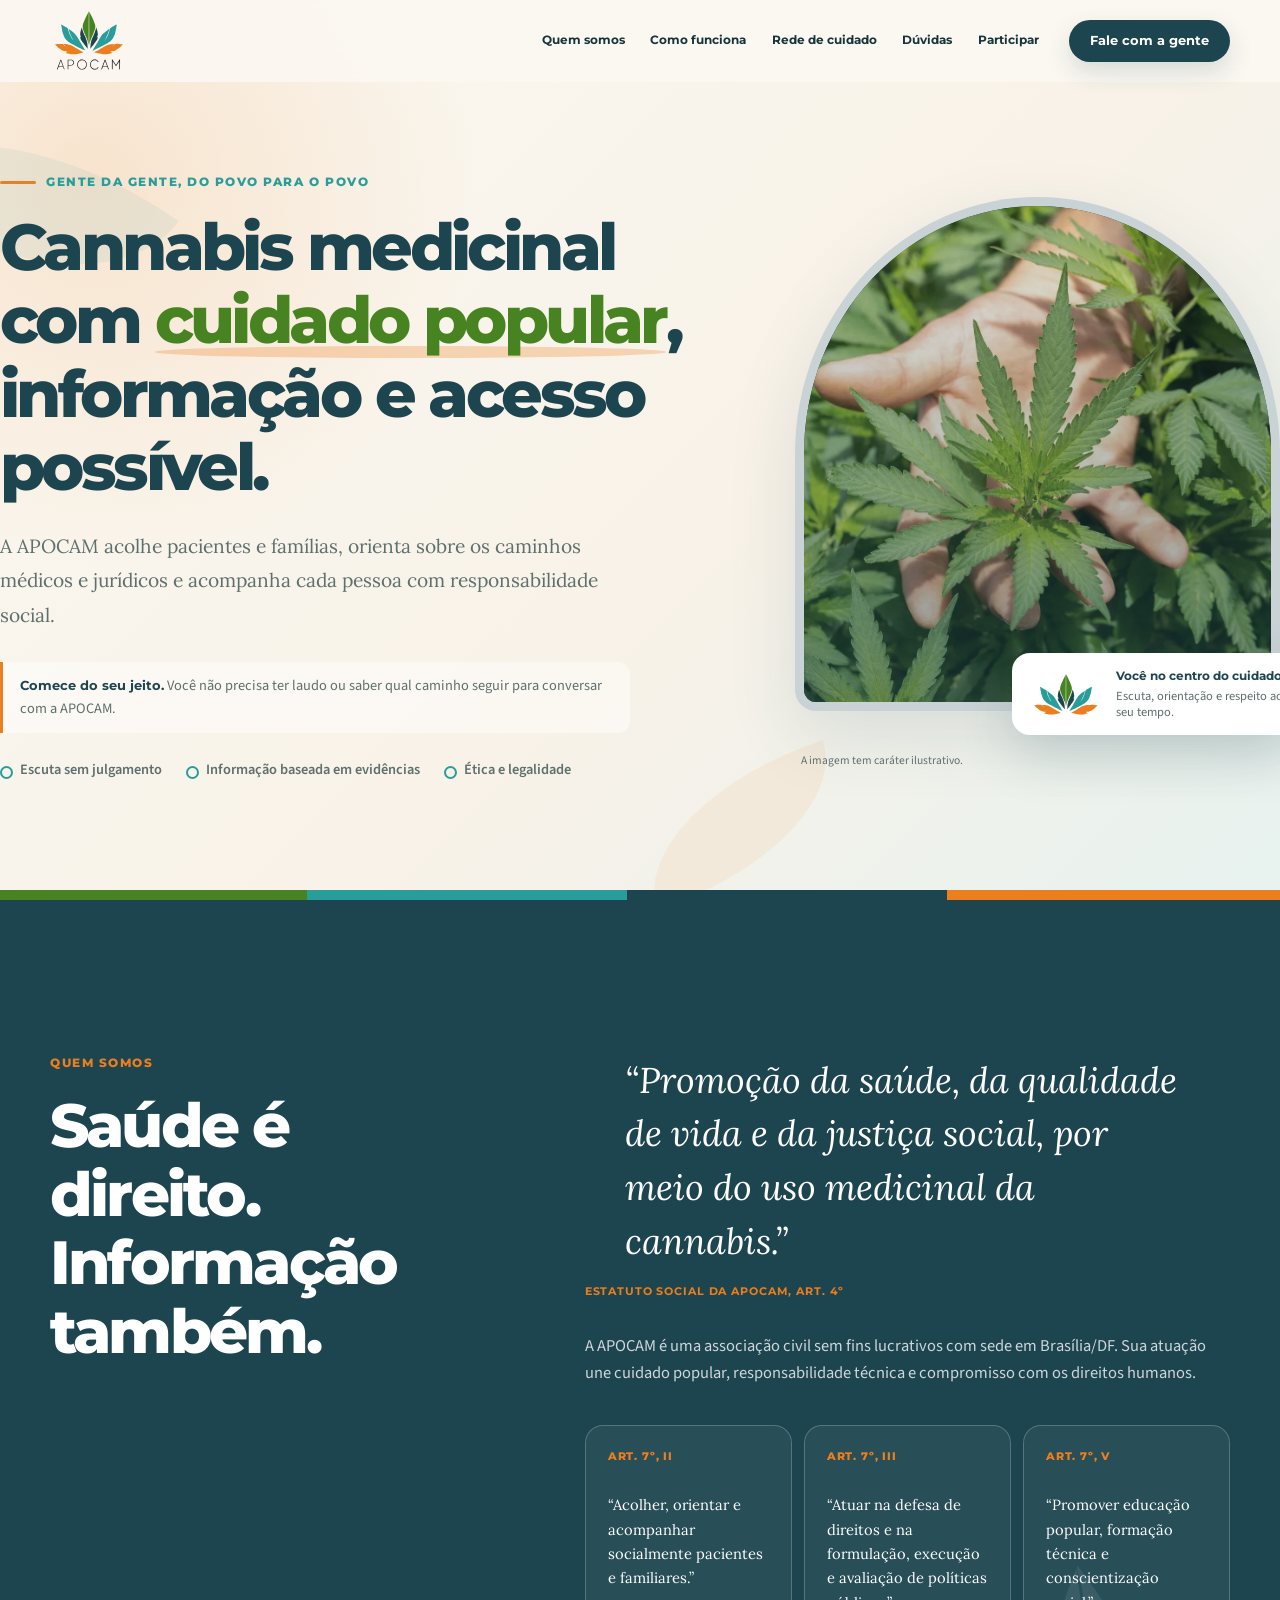
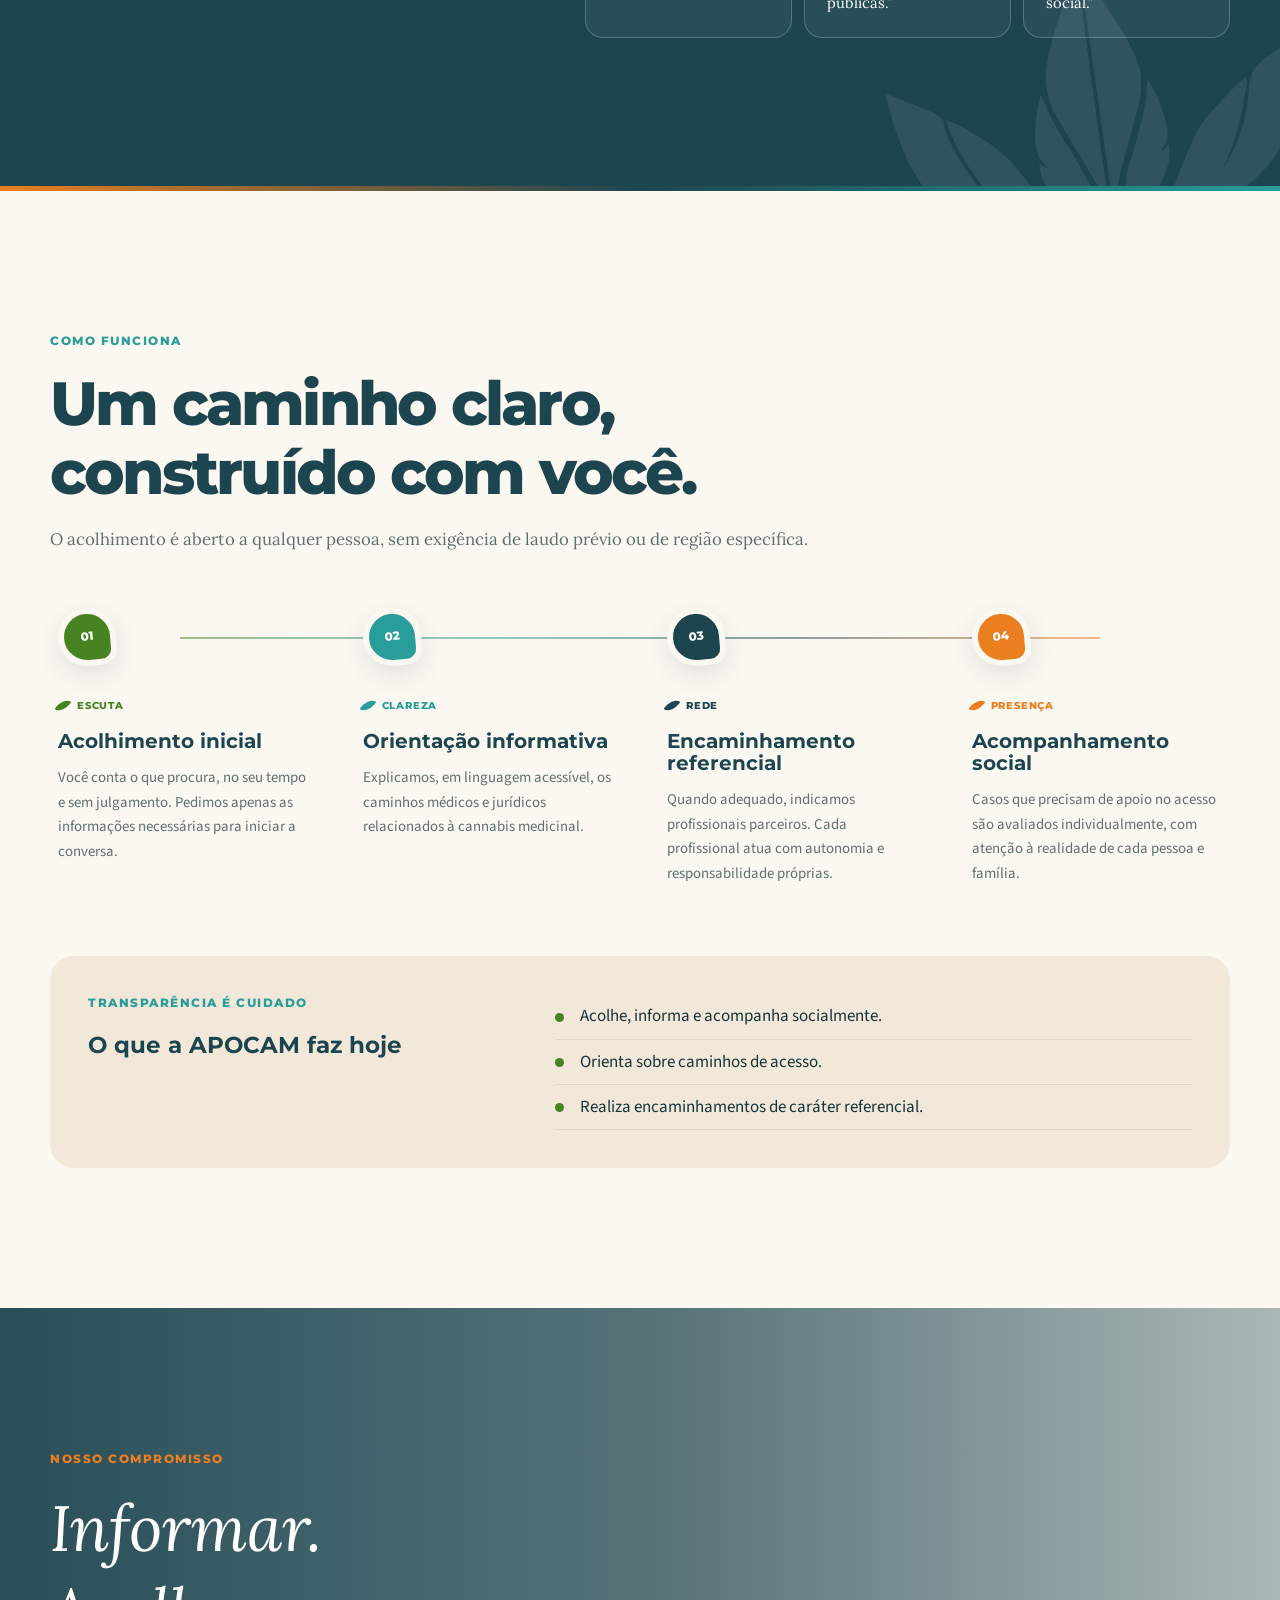
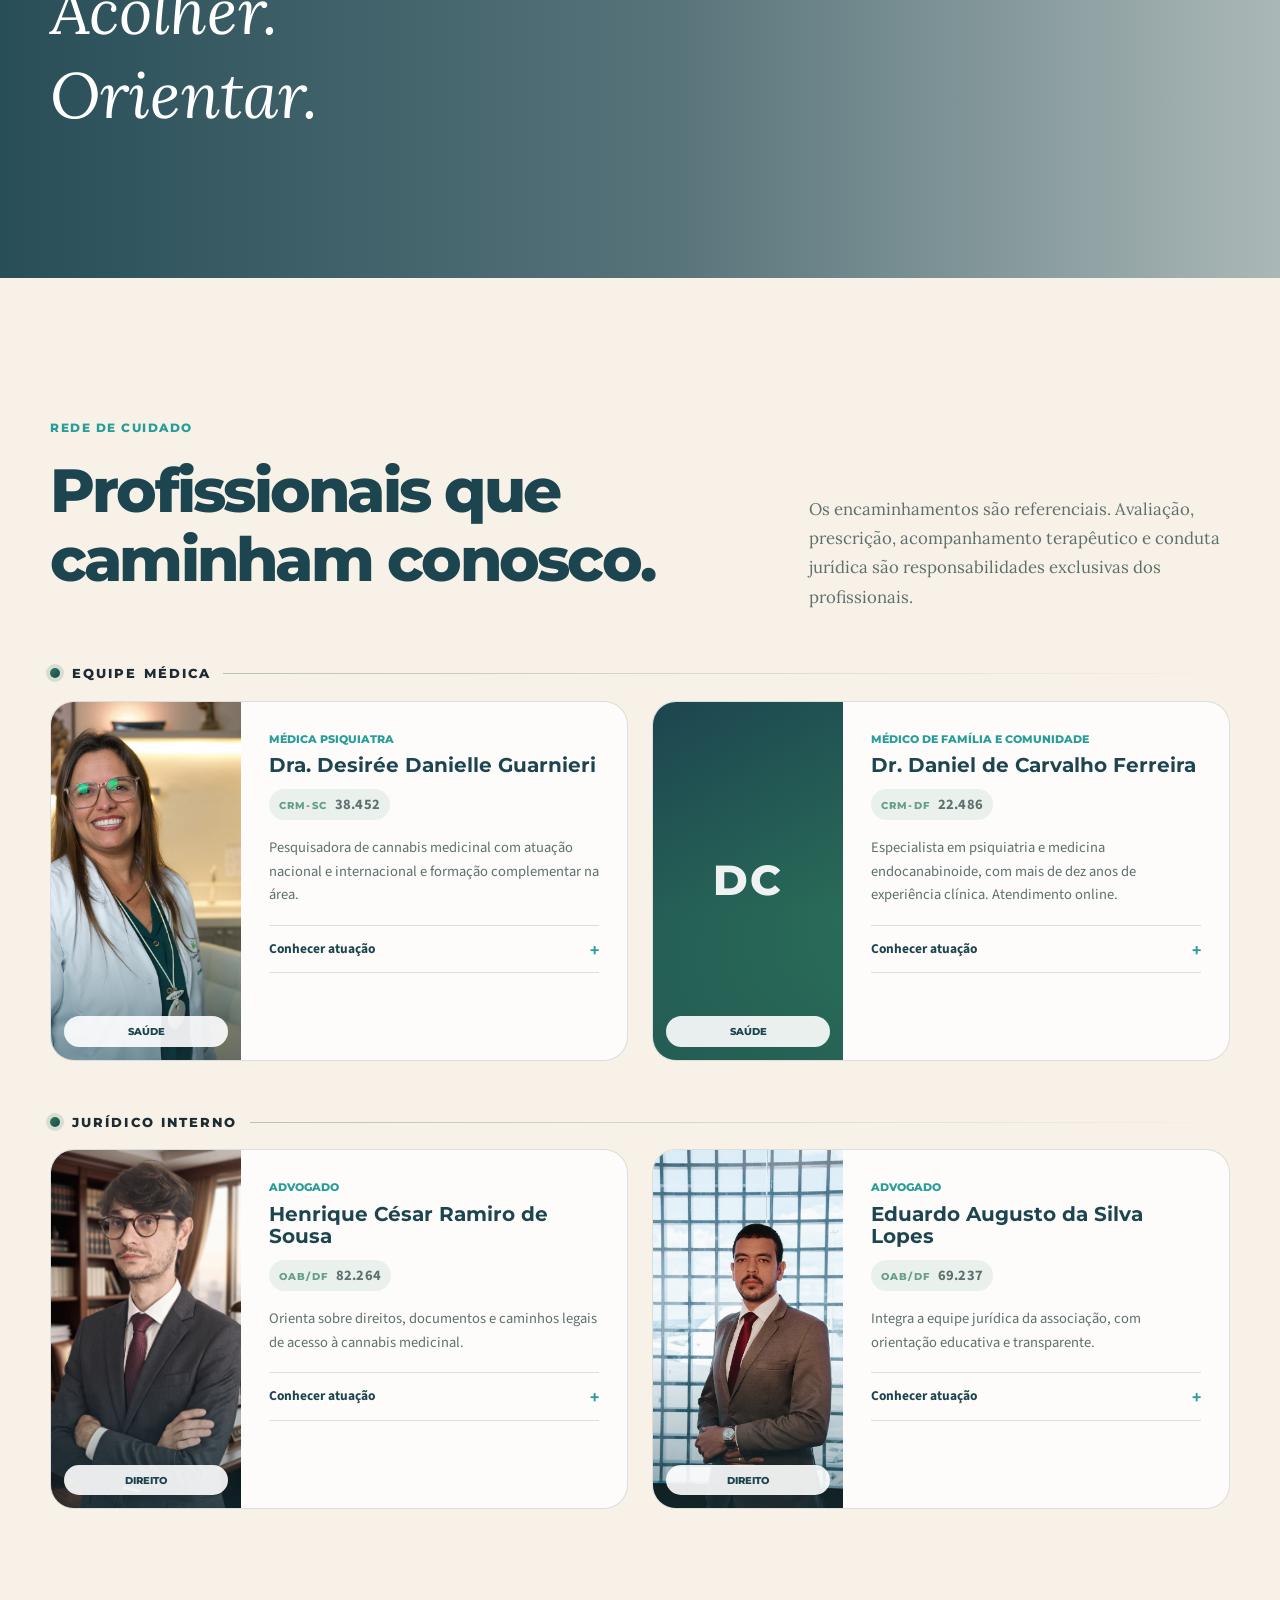
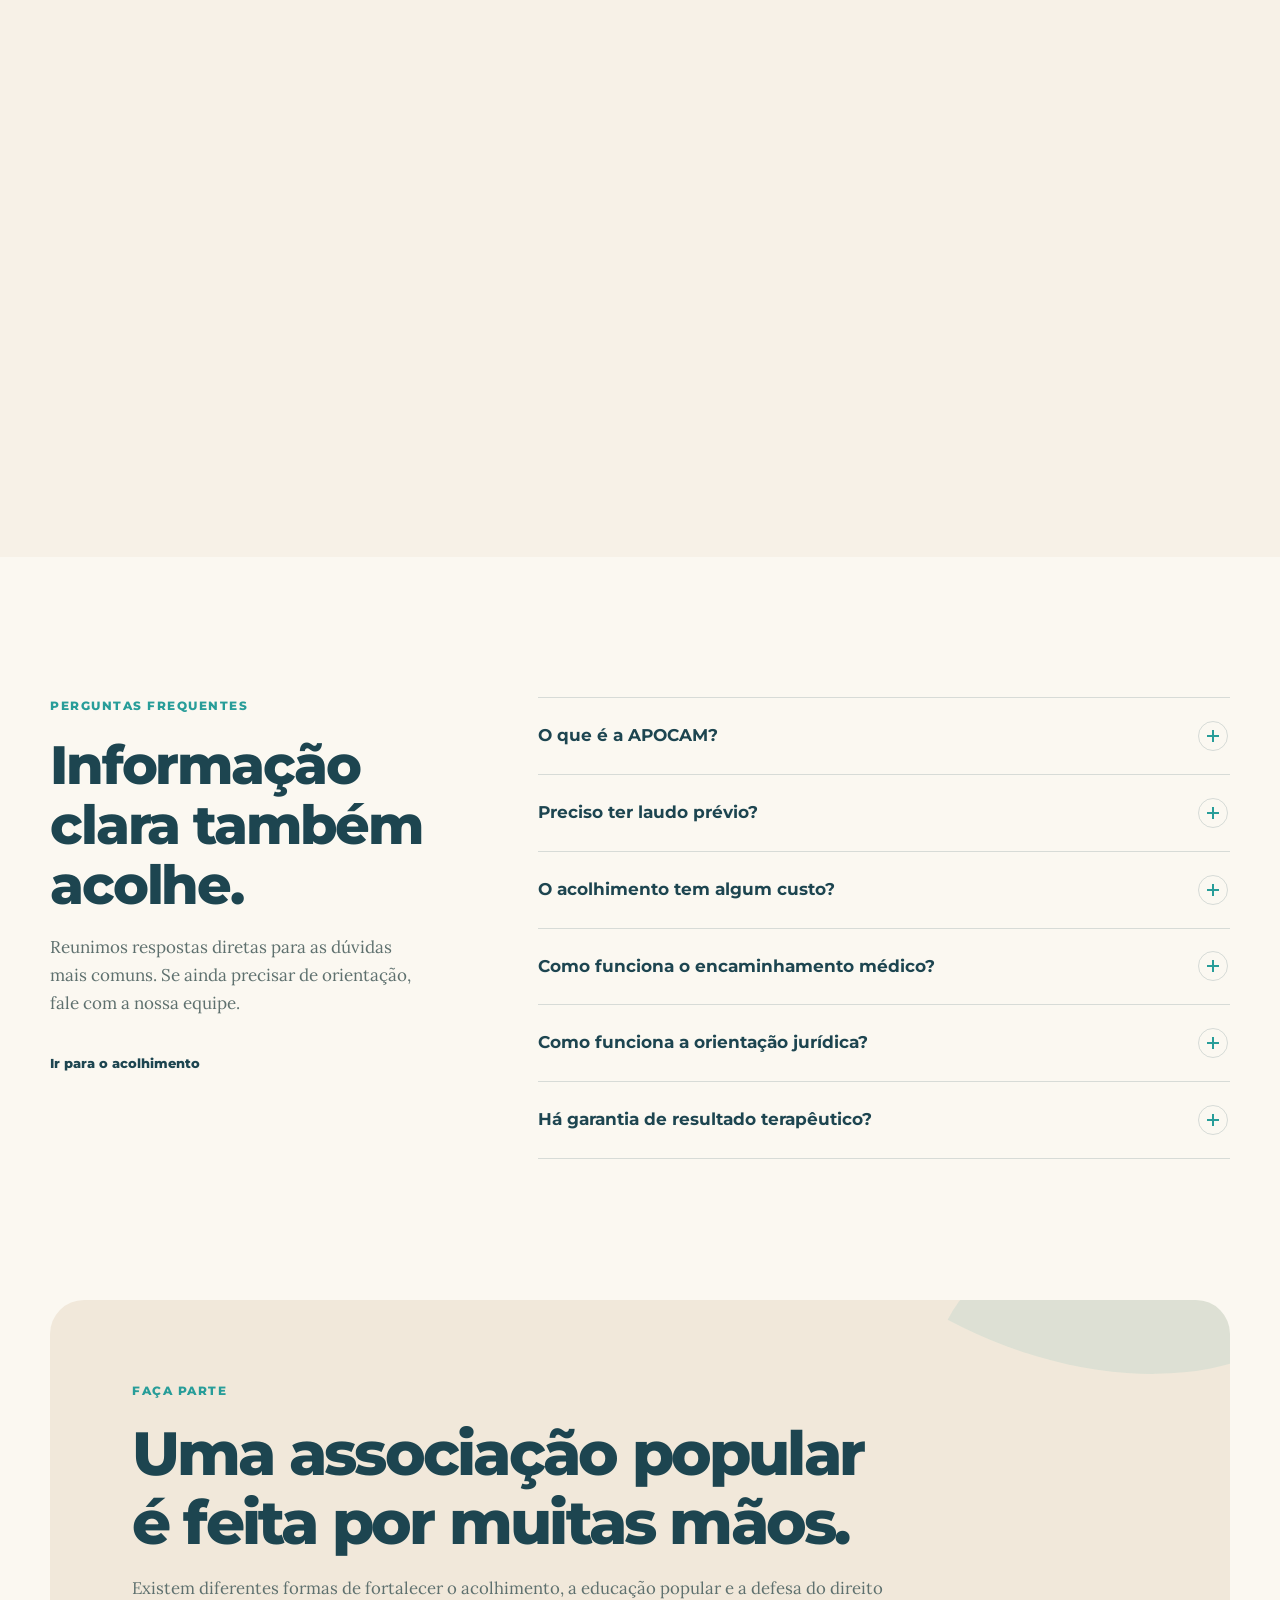
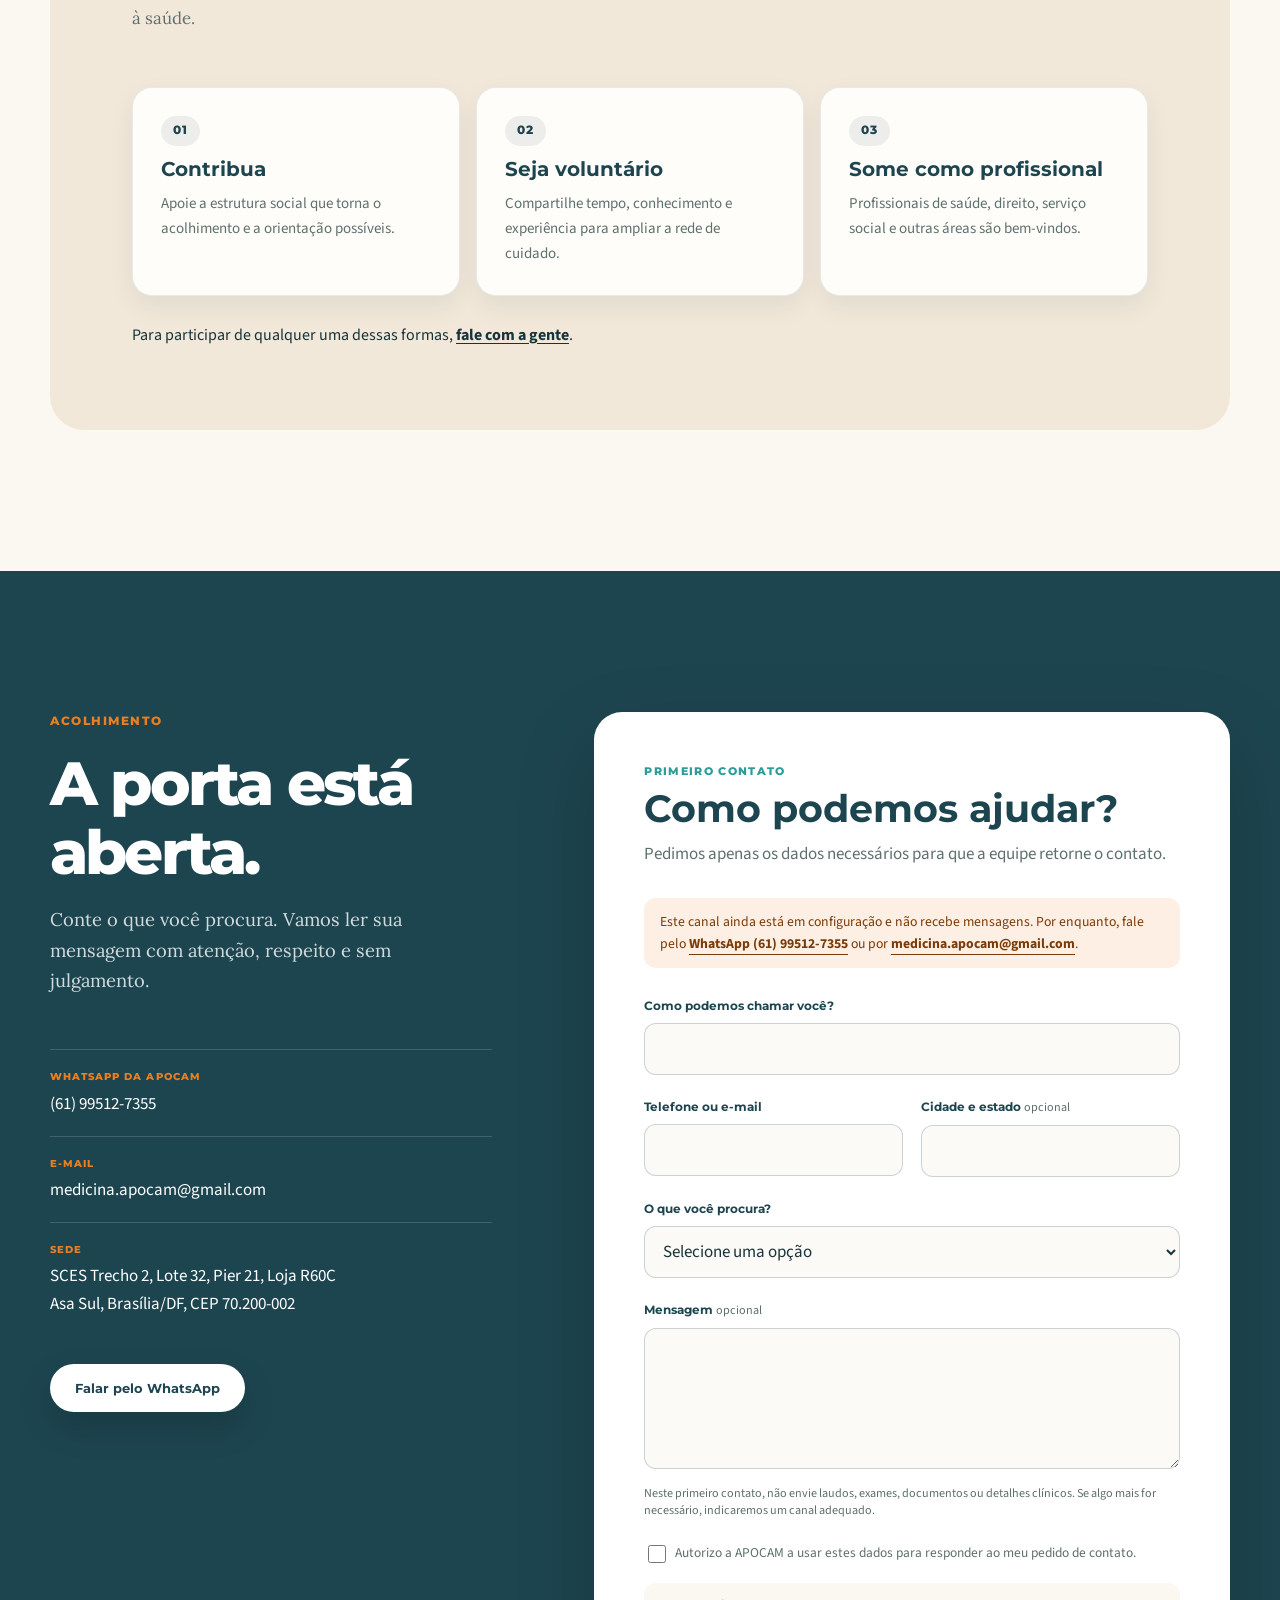
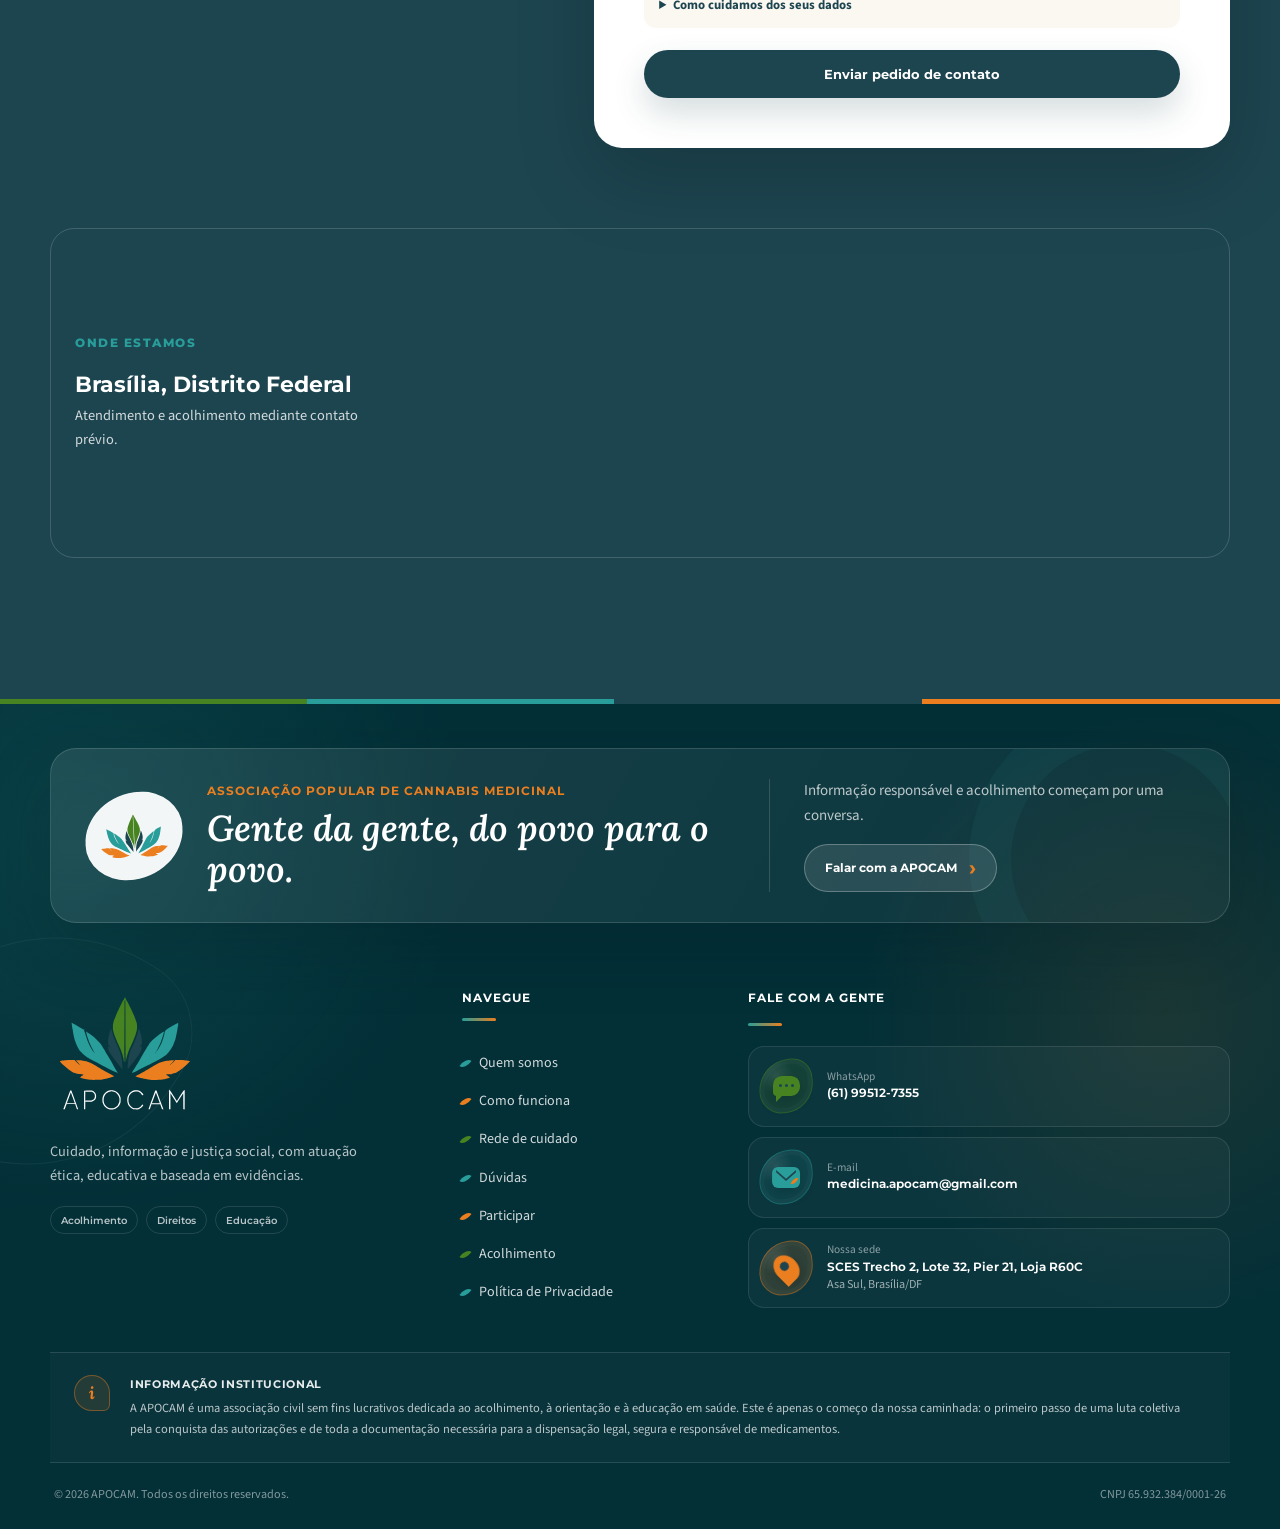
==== index.html @ ce57ae71 "Merge remote-tracking branch 'origin/main' into HEAD" ====
<!DOCTYPE html>
<html lang="pt-BR">
<head>
  <meta charset="UTF-8">
  <meta name="viewport" content="width=device-width, initial-scale=1.0">
  <title>APOCAM | Acolhimento e informação em cannabis medicinal</title>
  <meta name="description" content="Associação popular sem fins lucrativos que acolhe, informa e orienta pacientes e famílias sobre os caminhos de acesso à cannabis medicinal. Brasília/DF.">
  <meta name="author" content="APOCAM">
  <meta name="robots" content="index, follow">
  <meta name="theme-color" content="#1D4550">

  <link rel="icon" type="image/png" sizes="32x32" href="assets/brand/favicon-32.png">
  <link rel="icon" type="image/png" sizes="192x192" href="assets/brand/favicon-192.png">
  <link rel="apple-touch-icon" href="assets/brand/apple-touch-icon.png">

  <meta property="og:title" content="APOCAM | Acolhimento e informação em cannabis medicinal">
  <meta property="og:description" content="Cuidado popular, orientação baseada em evidências e acompanhamento social para pacientes e famílias.">
  <meta property="og:type" content="website">
  <meta property="og:locale" content="pt_BR">
  <meta property="og:site_name" content="APOCAM">
  <meta property="og:url" content="https://apocam.ong.br/">
  <!-- Prévia de link: URL absoluta e imagem quadrada de 512px, porque abaixo de
       200px os leitores de prévia descartam a imagem. summary, e não
       summary_large_image, para o símbolo aparecer como miniatura ao lado do texto. -->
  <meta property="og:image" content="https://apocam.ong.br/assets/brand/og-apocam.png">
  <meta property="og:image:type" content="image/png">
  <meta property="og:image:width" content="512">
  <meta property="og:image:height" content="512">
  <meta property="og:image:alt" content="Símbolo da APOCAM: folhas em verde, azul e laranja sobre o nome APOCAM.">
  <meta name="twitter:card" content="summary">

  <link rel="preconnect" href="https://fonts.googleapis.com">
  <link rel="preconnect" href="https://fonts.gstatic.com" crossorigin>
  <link href="https://fonts.googleapis.com/css2?family=Lora:ital,wght@0,400;0,500;0,600;1,400;1,500&family=Montserrat:wght@500;600;700;800&family=Source+Sans+3:wght@400;500;600;700&display=swap" rel="stylesheet">
  <link rel="stylesheet" href="styles.css?v=13">
</head>

<body>
  <a class="skip-link" href="#conteudo">Pular para o conteúdo</a>

  <header class="site-header" id="siteHeader">
    <div class="container header-inner">
      <a class="brand" href="#inicio" aria-label="APOCAM, página inicial">
        <img src="assets/brand/logo-apocam.svg" alt="APOCAM" width="1200" height="1048">
      </a>

      <nav class="nav-links" id="navLinks" aria-label="Navegação principal">
        <a href="#quem-somos">Quem somos</a>
        <a href="#como-funciona">Como funciona</a>
        <a href="#rede">Rede de cuidado</a>
        <a href="#faq">Dúvidas</a>
        <a href="#participar">Participar</a>
      </nav>

      <div class="header-actions">
        <a class="btn btn--header" href="https://wa.me/5561995127355?text=Ol%C3%A1%2C%20gostaria%20de%20falar%20com%20a%20APOCAM." target="_blank" rel="noopener" aria-label="Falar com a APOCAM pelo WhatsApp">Fale com a gente</a>
        <button class="nav-toggle" id="navToggle" type="button" aria-label="Abrir menu" aria-expanded="false" aria-controls="navLinks">
          <span></span>
          <span></span>
          <span></span>
        </button>
      </div>
    </div>
  </header>

  <main id="conteudo">
    <section class="hero" id="inicio">
      <div class="hero-petal hero-petal--one" aria-hidden="true"></div>
      <div class="hero-petal hero-petal--two" aria-hidden="true"></div>

      <div class="container hero-grid">
        <div class="hero-copy reveal">
          <p class="kicker"><span></span> Gente da gente, do povo para o povo</p>
          <h1>Cannabis medicinal com <strong>cuidado popular</strong>, informação e acesso possível.</h1>
          <p class="hero-lead">A APOCAM acolhe pacientes e famílias, orienta sobre os caminhos médicos e jurídicos e acompanha cada pessoa com responsabilidade social.</p>

          <p class="hero-open-note"><strong>Comece do seu jeito.</strong> Você não precisa ter laudo ou saber qual caminho seguir para conversar com a APOCAM.</p>

          <ul class="trust-list" aria-label="Compromissos da APOCAM">
            <li>Escuta sem julgamento</li>
            <li>Informação baseada em evidências</li>
            <li>Ética e legalidade</li>
          </ul>
        </div>

        <div class="hero-visual reveal" aria-label="Cannabis medicinal, imagem botânica ilustrativa">
          <div class="hero-photo" data-parallax>
            <img src="assets/cannabis-bg.jpg" alt="Folhas de cannabis em detalhe botânico" width="1920" height="1280">
          </div>
          <div class="hero-seal">
            <img src="assets/brand/logo-apocam-mark.svg" alt="" width="960" height="654">
            <p><strong>Você no centro do cuidado</strong><span>Escuta, orientação e respeito ao seu tempo.</span></p>
          </div>
          <p class="photo-note">A imagem tem caráter ilustrativo.</p>
        </div>
      </div>
    </section>

    <section class="manifesto" id="quem-somos">
      <div class="manifesto-mark" aria-hidden="true"></div>
      <div class="container manifesto-grid">
        <div class="manifesto-title reveal">
          <p class="eyebrow eyebrow--light">Quem somos</p>
          <h2>Saúde é direito.<br>Informação também.</h2>
        </div>

        <div class="manifesto-content reveal">
          <blockquote>“Promoção da saúde, da qualidade de vida e da justiça social, por meio do uso medicinal da cannabis.”</blockquote>
          <cite class="statute-source">Estatuto Social da APOCAM, Art. 4º</cite>
          <p>A APOCAM é uma associação civil sem fins lucrativos com sede em Brasília/DF. Sua atuação une cuidado popular, responsabilidade técnica e compromisso com os direitos humanos.</p>

          <div class="statute-grid" aria-label="Objetivos institucionais previstos no Estatuto Social">
            <article>
              <span>Art. 7º, II</span>
              <p>“Acolher, orientar e acompanhar socialmente pacientes e familiares.”</p>
            </article>
            <article>
              <span>Art. 7º, III</span>
              <p>“Atuar na defesa de direitos e na formulação, execução e avaliação de políticas públicas.”</p>
            </article>
            <article>
              <span>Art. 7º, V</span>
              <p>“Promover educação popular, formação técnica e conscientização social.”</p>
            </article>
          </div>
        </div>
      </div>
    </section>

    <section class="section how-section" id="como-funciona">
      <div class="container">
        <div class="section-heading reveal">
          <p class="eyebrow">Como funciona</p>
          <h2>Um caminho claro, construído com você.</h2>
          <p>O acolhimento é aberto a qualquer pessoa, sem exigência de laudo prévio ou de região específica.</p>
        </div>

        <ol class="steps">
          <li class="step reveal">
            <span class="step-number">01</span>
            <div class="step-icon" aria-hidden="true">escuta</div>
            <h3>Acolhimento inicial</h3>
            <p>Você conta o que procura, no seu tempo e sem julgamento. Pedimos apenas as informações necessárias para iniciar a conversa.</p>
          </li>
          <li class="step reveal">
            <span class="step-number">02</span>
            <div class="step-icon" aria-hidden="true">clareza</div>
            <h3>Orientação informativa</h3>
            <p>Explicamos, em linguagem acessível, os caminhos médicos e jurídicos relacionados à cannabis medicinal.</p>
          </li>
          <li class="step reveal">
            <span class="step-number">03</span>
            <div class="step-icon" aria-hidden="true">rede</div>
            <h3>Encaminhamento referencial</h3>
            <p>Quando adequado, indicamos profissionais parceiros. Cada profissional atua com autonomia e responsabilidade próprias.</p>
          </li>
          <li class="step reveal">
            <span class="step-number">04</span>
            <div class="step-icon" aria-hidden="true">presença</div>
            <h3>Acompanhamento social</h3>
            <p>Casos que precisam de apoio no acesso são avaliados individualmente, com atenção à realidade de cada pessoa e família.</p>
          </li>
        </ol>

        <div class="clarity-panel reveal">
          <div>
            <p class="eyebrow">Transparência é cuidado</p>
            <h3>O que a APOCAM faz hoje</h3>
          </div>
          <ul>
            <li>Acolhe, informa e acompanha socialmente.</li>
            <li>Orienta sobre caminhos de acesso.</li>
            <li>Realiza encaminhamentos de caráter referencial.</li>
          </ul>
        </div>
      </div>
    </section>

    <section class="botanical-band" aria-label="Compromisso institucional">
      <div class="botanical-band__image" aria-hidden="true"></div>
      <div class="botanical-band__overlay"></div>
      <div class="container botanical-band__content reveal">
        <p class="eyebrow eyebrow--light">Nosso compromisso</p>
        <p class="botanical-quote">Informar.<br>Acolher.<br>Orientar.</p>
      </div>
    </section>

    <section class="section network-section" id="rede">
      <div class="container">
        <div class="section-heading section-heading--row reveal">
          <div>
            <p class="eyebrow">Rede de cuidado</p>
            <h2>Profissionais que caminham conosco.</h2>
          </div>
          <p>Os encaminhamentos são referenciais. Avaliação, prescrição, acompanhamento terapêutico e conduta jurídica são responsabilidades exclusivas dos profissionais.</p>
        </div>

        <!-- Três grupos (pedido de 03/ago): médicos, jurídico interno e
             jurídico externo. Se algum nome estiver no grupo errado, é só
             mover o <article> inteiro de um grupo para o outro. -->
        <div class="network-groups">
          <div class="network-group network-group--wide reveal">
            <h3 class="network-group__title"><span></span>Equipe médica</h3>
            <div class="professional-grid">
              <article class="professional-card reveal">
                <div class="professional-photo">
                  <img src="assets/parceiros/dra-desiree-guarnieri.jpeg" alt="Dra. Desirée Danielle Guarnieri" loading="lazy" width="340" height="480">
                  <span>Saúde</span>
                </div>
                <div class="professional-body">
                  <p class="professional-role">Médica psiquiatra</p>
                  <h3>Dra. Desirée Danielle Guarnieri</h3>
                  <p class="professional-reg"><span>CRM-SC</span>38.452</p>
                  <p>Pesquisadora de cannabis medicinal com atuação nacional e internacional e formação complementar na área.</p>
                  <details>
                    <summary>Conhecer atuação</summary>
                    <div><p>Certificada pela WeCann, USP e KayaMind, Espanha, e membro da IACM. Atua em temas como fibromialgia, dores crônicas, dores neuropáticas e autismo.</p></div>
                  </details>
                </div>
              </article>

              <article class="professional-card reveal">
                <!-- Foto a caminho: salvar como assets/parceiros/dr-daniel-carvalho.jpeg
                     e trocar este bloco do retrato pelas mesmas tags <img> dos demais. -->
                <div class="professional-photo professional-photo--sem-foto">
                  <strong class="professional-initials" aria-hidden="true">DC</strong>
                  <span>Saúde</span>
                </div>
                <div class="professional-body">
                  <p class="professional-role">Médico de família e comunidade</p>
                  <h3>Dr. Daniel de Carvalho Ferreira</h3>
                  <p class="professional-reg"><span>CRM-DF</span>22.486</p>
                  <p>Especialista em psiquiatria e medicina endocanabinoide, com mais de dez anos de experiência clínica. Atendimento online.</p>
                  <details>
                    <summary>Conhecer atuação</summary>
                    <div><p>Graduado pela Universidade Católica de Brasília, com residência em Medicina de Família e Comunidade (SES-DF) e pós-graduação em Psiquiatria. Servidor da SES-DF e professor universitário, é certificado internacionalmente em Medicina Endocanabinoide pela WeCann Academy. Sua prática une ciência baseada em evidências e acolhimento individualizado, com foco em saúde mental e qualidade de vida.</p></div>
                  </details>
                </div>
              </article>
            </div>
          </div>

          <div class="network-group network-group--wide reveal">
            <h3 class="network-group__title"><span></span>Jurídico interno</h3>
            <div class="professional-grid">
              <article class="professional-card reveal">
                <div class="professional-photo">
                  <img src="assets/parceiros/henrique-cesar-ramiro.jpeg" alt="Henrique César Ramiro de Sousa" loading="lazy" width="340" height="425">
                  <span>Direito</span>
                </div>
                <div class="professional-body">
                  <p class="professional-role">Advogado</p>
                  <h3>Henrique César Ramiro de Sousa</h3>
                  <p class="professional-reg"><span>OAB/DF</span>82.264</p>
                  <p>Orienta sobre direitos, documentos e caminhos legais de acesso à cannabis medicinal.</p>
                  <details>
                    <summary>Conhecer atuação</summary>
                    <div><p>Pós-graduado em Direito Tributário e com MBA em andamento em Controladoria, Estratégia Financeira e Fiscal pela PUCRS.</p></div>
                  </details>
                </div>
              </article>

              <article class="professional-card reveal">
                <div class="professional-photo">
                  <img src="assets/parceiros/eduardo-augusto-lopes.jpeg" alt="Eduardo Augusto da Silva Lopes" loading="lazy" width="340" height="425">
                  <span>Direito</span>
                </div>
                <div class="professional-body">
                  <p class="professional-role">Advogado</p>
                  <h3>Eduardo Augusto da Silva Lopes</h3>
                  <p class="professional-reg"><span>OAB/DF</span>69.237</p>
                  <p>Integra a equipe jurídica da associação, com orientação educativa e transparente.</p>
                  <details>
                    <summary>Conhecer atuação</summary>
                    <div><p>Graduado em Direito pelo IESB em 2020. Atua na orientação sobre documentos, direitos e possibilidades legais.</p></div>
                  </details>
                </div>
              </article>
            </div>
          </div>

          <div class="network-group reveal">
            <h3 class="network-group__title"><span></span>Jurídico externo</h3>
            <div class="professional-grid">
              <article class="professional-card reveal">
                <div class="professional-photo">
                  <img src="assets/parceiros/dra-tais-correa.jpeg" alt="Dra. Tais Correa" loading="lazy" width="340" height="480">
                  <span>Direito e saúde</span>
                </div>
                <div class="professional-body">
                  <p class="professional-role">Advogada, direito e saúde</p>
                  <h3>Dra. Tais Correa</h3>
                  <p>Atua há mais de oito anos na área da saúde, com abordagem técnica, sensível e estratégica.</p>
                  <details>
                    <summary>Conhecer atuação</summary>
                    <div><p>Formada pela Universidade Presbiteriana Mackenzie, trabalha com causas complexas e humanizadas relacionadas à saúde.</p></div>
                  </details>
                </div>
              </article>
            </div>
          </div>
        </div>

        <p class="network-note reveal">A APOCAM não garante resultados terapêuticos, decisões judiciais ou concessão de habeas corpus.</p>
      </div>
    </section>

    <section class="section faq-section" id="faq">
      <div class="container faq-layout">
        <div class="faq-intro reveal">
          <p class="eyebrow">Perguntas frequentes</p>
          <h2>Informação clara também acolhe.</h2>
          <p>Reunimos respostas diretas para as dúvidas mais comuns. Se ainda precisar de orientação, fale com a nossa equipe.</p>
          <a class="text-link" href="#acolhimento">Ir para o acolhimento</a>
        </div>

        <div class="faq reveal">
          <details>
            <summary>O que é a APOCAM?<span aria-hidden="true"></span></summary>
            <div><p>A APOCAM é uma associação civil sem fins lucrativos, com sede em Brasília/DF. Nesta fase, atua no campo social, informativo e de orientação, acolhendo pacientes e famílias e oferecendo encaminhamento referencial.</p></div>
          </details>
          <details>
            <summary>Preciso ter laudo prévio?<span aria-hidden="true"></span></summary>
            <div><p>Não. O acolhimento é aberto a qualquer pessoa, sem exigência de laudo prévio ou de região específica.</p></div>
          </details>
          <details>
            <summary>O acolhimento tem algum custo?<span aria-hidden="true"></span></summary>
            <div><p>A escuta inicial da APOCAM não exige pagamento. Custos relacionados a atendimentos profissionais e eventual isenção são avaliados caso a caso, com respeito e sem constrangimento.</p></div>
          </details>
          <details>
            <summary>Como funciona o encaminhamento médico?<span aria-hidden="true"></span></summary>
            <div><p>Quando adequado, a APOCAM indica profissionais de forma referencial. A avaliação, a prescrição e o acompanhamento terapêutico são responsabilidades exclusivas do profissional de saúde.</p></div>
          </details>
          <details>
            <summary>Como funciona a orientação jurídica?<span aria-hidden="true"></span></summary>
            <div><p>Profissionais parceiros podem orientar sobre direitos, documentos e possibilidades legais. Nenhuma decisão judicial ou concessão de habeas corpus é garantida.</p></div>
          </details>
          <details>
            <summary>Há garantia de resultado terapêutico?<span aria-hidden="true"></span></summary>
            <div><p>Não. As evidências e os resultados variam conforme a condição e cada pessoa. O acompanhamento de um profissional habilitado é essencial.</p></div>
          </details>
        </div>
      </div>
    </section>

    <section class="section participation-section" id="participar">
      <div class="container">
        <div class="participation-shell">
          <div class="section-heading reveal">
            <p class="eyebrow">Faça parte</p>
            <h2>Uma associação popular é feita por muitas mãos.</h2>
            <p>Existem diferentes formas de fortalecer o acolhimento, a educação popular e a defesa do direito à saúde.</p>
          </div>

          <div class="participation-grid">
            <article class="participation-card reveal">
              <span>01</span>
              <h3>Contribua</h3>
              <p>Apoie a estrutura social que torna o acolhimento e a orientação possíveis.</p>
            </article>
            <article class="participation-card reveal">
              <span>02</span>
              <h3>Seja voluntário</h3>
              <p>Compartilhe tempo, conhecimento e experiência para ampliar a rede de cuidado.</p>
            </article>
            <article class="participation-card reveal">
              <span>03</span>
              <h3>Some como profissional</h3>
              <p>Profissionais de saúde, direito, serviço social e outras áreas são bem-vindos.</p>
            </article>
          </div>

          <p class="participation-note reveal">Para participar de qualquer uma dessas formas, <a href="#acolhimento">fale com a gente</a>.</p>
        </div>
      </div>
    </section>

    <section class="section contact-section" id="acolhimento">
      <div class="container">
        <div class="contact-layout">
          <div class="contact-intro reveal">
            <p class="eyebrow eyebrow--light">Acolhimento</p>
            <h2>A porta está aberta.</h2>
            <p>Conte o que você procura. Vamos ler sua mensagem com atenção, respeito e sem julgamento.</p>

            <div class="contact-info">
              <div>
                <span>WhatsApp da APOCAM</span>
                <a href="https://wa.me/5561995127355?text=Ol%C3%A1%2C%20gostaria%20de%20falar%20com%20a%20APOCAM." target="_blank" rel="noopener">(61) 99512-7355</a>
              </div>
              <div>
                <span>E-mail</span>
                <a href="mailto:medicina.apocam@gmail.com">medicina.apocam@gmail.com</a>
              </div>
              <div>
                <span>Sede</span>
                <address>SCES Trecho 2, Lote 32, Pier 21, Loja R60C<br>Asa Sul, Brasília/DF, CEP 70.200-002</address>
              </div>
            </div>

            <a class="btn btn--contact-whatsapp" href="https://wa.me/5561995127355?text=Ol%C3%A1%2C%20gostaria%20de%20falar%20com%20a%20APOCAM." target="_blank" rel="noopener">Falar pelo WhatsApp</a>
          </div>

          <div class="form-card reveal" id="formulario-acolhimento">
            <p class="form-label">Primeiro contato</p>
            <h3>Como podemos ajudar?</h3>
            <p class="form-intro">Pedimos apenas os dados necessários para que a equipe retorne o contato.</p>

            <p class="form-notice">Este canal ainda está em configuração e não recebe mensagens. Por enquanto, fale pelo <a href="https://wa.me/5561995127355?text=Ol%C3%A1%2C%20gostaria%20de%20falar%20com%20a%20APOCAM." target="_blank" rel="noopener">WhatsApp (61) 99512-7355</a> ou por <a href="mailto:medicina.apocam@gmail.com">medicina.apocam@gmail.com</a>.</p>

            <!-- Formulário inativo, e o bloqueio vem do vercel.json (form-action e connect-src), não do JavaScript. Roteiro de ativação no README, seção "Formulário de acolhimento". -->
            <form id="acolhimentoForm" action="https://api.web3forms.com/submit" method="POST">
              <input type="hidden" name="access_key" value="SUA-CHAVE-WEB3FORMS-AQUI">
              <input type="hidden" name="subject" value="Novo contato de acolhimento, site APOCAM">
              <input type="hidden" name="from_name" value="Site APOCAM">
              <input class="hp" type="checkbox" name="botcheck" tabindex="-1" autocomplete="off">

              <div class="field">
                <label for="nome">Como podemos chamar você?</label>
                <input id="nome" name="nome" type="text" autocomplete="name" required>
              </div>

              <div class="field-row">
                <div class="field">
                  <label for="contato">Telefone ou e-mail</label>
                  <input id="contato" name="contato" type="text" autocomplete="email" required>
                </div>
                <div class="field">
                  <label for="cidade">Cidade e estado <span>opcional</span></label>
                  <input id="cidade" name="cidade" type="text" autocomplete="address-level2">
                </div>
              </div>

              <div class="field">
                <label for="interesse">O que você procura?</label>
                <select id="interesse" name="interesse" required>
                  <option value="">Selecione uma opção</option>
                  <option value="Acolhimento para paciente ou familiar">Acolhimento para paciente ou familiar</option>
                  <option value="Apoiar a associação">Apoiar a associação</option>
                  <option value="Trabalho voluntário">Trabalho voluntário</option>
                  <option value="Parceria profissional">Parceria profissional</option>
                  <option value="Outro assunto">Outro assunto</option>
                </select>
              </div>

              <div class="field">
                <label for="mensagem">Mensagem <span>opcional</span></label>
                <textarea id="mensagem" name="mensagem" rows="4" aria-describedby="mensagem-ajuda"></textarea>
                <small id="mensagem-ajuda">Neste primeiro contato, não envie laudos, exames, documentos ou detalhes clínicos. Se algo mais for necessário, indicaremos um canal adequado.</small>
              </div>

              <label class="consent" for="consent">
                <input id="consent" name="consentimento" type="checkbox" required>
                <span>Autorizo a APOCAM a usar estes dados para responder ao meu pedido de contato.</span>
              </label>

              <details class="privacy-note">
                <summary>Como cuidamos dos seus dados</summary>
                <p>Pedimos só o necessário para retornar o seu contato, e nada além disso. Neste primeiro momento, não envie laudo, exame, documento nem detalhe clínico: se algo mais for preciso, a equipe indica um canal adequado e explica o motivo. Como usamos, com quem compartilhamos e como você pede exclusão está na nossa <a class="legal-link" href="privacidade.html">Política de Privacidade</a>.</p>
              </details>

              <button class="btn btn--primary btn--block" type="submit">Enviar pedido de contato</button>
              <div class="form-feedback" id="formFeedback" role="status" aria-live="polite"></div>
            </form>
          </div>
        </div>

        <div class="map-card reveal">
          <div>
            <p class="eyebrow">Onde estamos</p>
            <h3>Brasília, Distrito Federal</h3>
            <p>Atendimento e acolhimento mediante contato prévio.</p>
          </div>
          <iframe title="Localização da APOCAM no Pier 21, Brasília/DF" src="https://maps.google.com/maps?q=Pier%2021%20SCES%20Trecho%202%20Lote%2032%2C%20Asa%20Sul%2C%20Bras%C3%ADlia%20-%20DF%2C%2070200-002&z=16&output=embed" loading="lazy" referrerpolicy="no-referrer-when-downgrade"></iframe>
        </div>
      </div>
    </section>
  </main>

  <footer class="site-footer">
    <div class="footer-spectrum" aria-hidden="true"></div>
    <div class="container">
      <div class="footer-cta">
        <div class="footer-cta__brand">
          <span class="footer-cta__mark" aria-hidden="true">
            <img src="assets/brand/logo-apocam-mark.svg" alt="" width="960" height="654">
          </span>
          <div>
            <p class="footer-kicker">Associação Popular de Cannabis Medicinal</p>
            <h2>Gente da gente, do povo para o povo.</h2>
          </div>
        </div>

        <div class="footer-cta__action">
          <p>Informação responsável e acolhimento começam por uma conversa.</p>
          <a class="footer-whatsapp-button" href="https://wa.me/5561995127355?text=Ol%C3%A1%2C%20gostaria%20de%20falar%20com%20a%20APOCAM." target="_blank" rel="noopener">
            Falar com a APOCAM
          </a>
        </div>
      </div>

      <div class="footer-main">
        <div class="footer-brand">
          <img src="assets/brand/logo-apocam-branco.svg" alt="APOCAM" width="1200" height="1048">
          <p>Cuidado, informação e justiça social, com atuação ética, educativa e baseada em evidências.</p>
          <div class="footer-principles" aria-label="Princípios da APOCAM">
            <span>Acolhimento</span>
            <span>Direitos</span>
            <span>Educação</span>
          </div>
        </div>

        <nav class="footer-nav" aria-label="Links do rodapé">
          <p class="footer-heading">Navegue</p>
          <a href="#quem-somos">Quem somos</a>
          <a href="#como-funciona">Como funciona</a>
          <a href="#rede">Rede de cuidado</a>
          <a href="#faq">Dúvidas</a>
          <a href="#participar">Participar</a>
          <a href="#acolhimento">Acolhimento</a>
          <a href="privacidade.html">Política de Privacidade</a>
        </nav>

        <div class="footer-contact">
          <p class="footer-heading">Fale com a gente</p>

          <a class="footer-contact-card" href="https://wa.me/5561995127355?text=Ol%C3%A1%2C%20gostaria%20de%20falar%20com%20a%20APOCAM." target="_blank" rel="noopener">
            <span class="footer-contact-icon footer-contact-icon--message" aria-hidden="true">
              <span class="footer-icon-glyph"></span>
            </span>
            <span class="footer-contact-copy">
              <small>WhatsApp</small>
              <strong>(61) 99512-7355</strong>
            </span>
          </a>

          <a class="footer-contact-card" href="mailto:medicina.apocam@gmail.com">
            <span class="footer-contact-icon footer-contact-icon--mail" aria-hidden="true">
              <span class="footer-icon-glyph"></span>
            </span>
            <span class="footer-contact-copy">
              <small>E-mail</small>
              <strong>medicina.apocam@gmail.com</strong>
            </span>
          </a>

          <a class="footer-contact-card" href="https://maps.google.com/?q=SCES%20Trecho%202%20Lote%2032%20Pier%2021%20Loja%20R60C%20Asa%20Sul%20Bras%C3%ADlia%20DF" target="_blank" rel="noopener">
            <span class="footer-contact-icon footer-contact-icon--pin" aria-hidden="true">
              <span class="footer-icon-glyph"></span>
            </span>
            <span class="footer-contact-copy">
              <small>Nossa sede</small>
              <strong>SCES Trecho 2, Lote 32, Pier 21, Loja R60C</strong>
              <span>Asa Sul, Brasília/DF</span>
            </span>
          </a>
        </div>
      </div>

      <div class="footer-legal">
        <span class="footer-legal-icon" aria-hidden="true">i</span>
        <div>
          <strong>Informação institucional</strong>
          <p>A APOCAM é uma associação civil sem fins lucrativos dedicada ao acolhimento, à orientação e à educação em saúde. Este é apenas o começo da nossa caminhada: o primeiro passo de uma luta coletiva pela conquista das autorizações e de toda a documentação necessária para a dispensação legal, segura e responsável de medicamentos.</p>
        </div>
      </div>

      <div class="footer-bottom">
        <span>&copy; 2026 APOCAM. Todos os direitos reservados.</span>
        <span>CNPJ 65.932.384/0001-26</span>
      </div>
    </div>
  </footer>

  <nav class="mobile-action-bar" id="mobileActionBar" aria-label="Ação rápida">
    <a class="mobile-action-bar__primary" href="#acolhimento">Fale com a gente</a>
  </nav>

  <script src="script.js?v=13" defer></script>
</body>
</html>
---- styles.css ----
:root {
  --green: #478421;
  --teal: #289D99;
  --blue: #1D4550;
  --orange: #EB7E1E;
  --paper: #FBF8F1;
  --paper-deep: #F1E8DA;
  --white: #FFFFFF;
  --ink: #17343A;
  --muted: #5E706E;
  --line: rgba(29, 69, 80, 0.16);
  --shadow: 0 24px 70px rgba(29, 69, 80, 0.12);
  --container: 1180px;
  --header: 82px;
  --font-title: "Montserrat", Arial, sans-serif;
  --font-reading: "Lora", Georgia, serif;
  --font-body: "Source Sans 3", Arial, sans-serif;
  --ease: cubic-bezier(.22, .61, .36, 1);
}

* {
  box-sizing: border-box;
}

html {
  scroll-behavior: smooth;
  scroll-padding-top: calc(var(--header) + 20px);
}

body {
  margin: 0;
  background: var(--paper);
  color: var(--ink);
  font-family: var(--font-body);
  font-size: 17px;
  line-height: 1.65;
  overflow-x: hidden;
}

body.menu-open {
  overflow: hidden;
}

img {
  display: block;
  max-width: 100%;
}

a {
  color: inherit;
  text-decoration: none;
}

button,
input,
select,
textarea {
  font: inherit;
}

button,
summary,
a {
  -webkit-tap-highlight-color: transparent;
}

h1,
h2,
h3,
h4,
p,
blockquote,
ul,
ol {
  margin-top: 0;
}

h1,
h2,
h3,
h4 {
  font-family: var(--font-title);
  line-height: 1.12;
}

:focus-visible {
  outline: 3px solid var(--orange);
  outline-offset: 4px;
}

.container {
  width: min(calc(100% - 40px), var(--container));
  margin-inline: auto;
}

.skip-link {
  position: fixed;
  top: 10px;
  left: 10px;
  z-index: 200;
  padding: 12px 18px;
  border-radius: 8px;
  background: var(--blue);
  color: var(--white);
  transform: translateY(-140%);
}

.skip-link:focus {
  transform: translateY(0);
}

.site-header {
  position: fixed;
  inset: 0 0 auto;
  z-index: 100;
  height: var(--header);
  background: rgba(251, 248, 241, 0.93);
  border-bottom: 1px solid transparent;
  backdrop-filter: blur(18px);
  transition: border-color 220ms ease, box-shadow 220ms ease, background 220ms ease;
}

.site-header.is-scrolled {
  border-bottom-color: var(--line);
  box-shadow: 0 10px 30px rgba(29, 69, 80, 0.08);
  background: rgba(251, 248, 241, 0.98);
}

.header-inner {
  height: 100%;
  display: flex;
  align-items: center;
  justify-content: space-between;
  gap: 30px;
}

.brand {
  display: flex;
  align-items: center;
  flex: none;
}

.brand img {
  width: 78px;
  height: 68px;
  object-fit: contain;
  transition: transform 260ms var(--ease);
}

.brand:hover img {
  transform: translateY(-2px) scale(1.02);
}

.nav-links {
  display: flex;
  align-items: center;
  gap: clamp(18px, 2vw, 30px);
  margin-left: auto;
}

.nav-links a {
  position: relative;
  color: var(--ink);
  font-family: var(--font-title);
  font-size: 0.78rem;
  font-weight: 700;
}

.nav-links a::after {
  content: "";
  position: absolute;
  right: 0;
  bottom: -8px;
  left: 0;
  height: 2px;
  background: var(--teal);
  transform: scaleX(0);
  transform-origin: right;
  transition: transform 240ms var(--ease);
}

.nav-links a:hover::after,
.nav-links a[aria-current="true"]::after {
  transform: scaleX(1);
  transform-origin: left;
}

.header-actions {
  display: flex;
  align-items: center;
  gap: 12px;
}

.nav-toggle {
  display: none;
  width: 46px;
  height: 46px;
  padding: 11px;
  border: 1px solid var(--line);
  border-radius: 50%;
  background: var(--white);
  cursor: pointer;
}

.nav-toggle span {
  display: block;
  width: 100%;
  height: 2px;
  margin: 4px 0;
  border-radius: 4px;
  background: var(--blue);
  transition: transform 220ms ease, opacity 220ms ease;
}

.nav-toggle[aria-expanded="true"] span:nth-child(1) {
  transform: translateY(6px) rotate(45deg);
}

.nav-toggle[aria-expanded="true"] span:nth-child(2) {
  opacity: 0;
}

.nav-toggle[aria-expanded="true"] span:nth-child(3) {
  transform: translateY(-6px) rotate(-45deg);
}

.btn {
  min-height: 48px;
  display: inline-flex;
  align-items: center;
  justify-content: center;
  gap: 9px;
  padding: 13px 24px;
  border: 1px solid transparent;
  border-radius: 999px;
  font-family: var(--font-title);
  font-size: 0.82rem;
  font-weight: 700;
  line-height: 1.1;
  cursor: pointer;
  transition: transform 220ms var(--ease), color 220ms ease, background 220ms ease, border-color 220ms ease, box-shadow 220ms ease;
}

.btn:hover {
  transform: translateY(-3px);
}

.btn--header {
  min-height: 42px;
  padding: 11px 20px;
  background: var(--blue);
  color: var(--white);
  box-shadow: 0 10px 24px rgba(29, 69, 80, 0.16);
}

.btn--header:hover {
  background: #075664;
  box-shadow: 0 14px 30px rgba(29, 69, 80, 0.22);
}

.btn--primary {
  background: var(--blue);
  color: var(--white);
  box-shadow: 0 15px 32px rgba(29, 69, 80, 0.18);
}

.btn--primary:hover {
  background: #075A67;
  box-shadow: 0 20px 38px rgba(29, 69, 80, 0.24);
}

.btn--secondary {
  color: var(--blue);
  border-color: rgba(29, 69, 80, 0.34);
  background: rgba(255, 255, 255, 0.45);
}

.btn--secondary:hover {
  border-color: var(--teal);
  background: var(--white);
}

.btn--contact-whatsapp {
  width: max-content;
  margin-top: 28px;
  background: var(--white);
  color: var(--blue);
  box-shadow: 0 15px 34px rgba(0, 0, 0, 0.16);
}

.btn--contact-whatsapp:hover {
  background: var(--orange);
  color: var(--blue);
  box-shadow: 0 20px 42px rgba(0, 0, 0, 0.2);
}

.btn--block {
  width: 100%;
}

.hero {
  position: relative;
  min-height: 760px;
  padding: calc(var(--header) + 78px) 0 90px;
  background:
    radial-gradient(circle at 7% 20%, rgba(235, 126, 30, 0.16), transparent 28%),
    linear-gradient(135deg, var(--paper) 0%, #F8F2E8 58%, #E7F2EF 100%);
  overflow: hidden;
}

.hero::after {
  content: "";
  position: absolute;
  inset: auto 0 0;
  height: 10px;
  background: linear-gradient(90deg, var(--green) 0 24%, var(--teal) 24% 49%, var(--blue) 49% 74%, var(--orange) 74% 100%);
}

.hero-petal {
  position: absolute;
  border-radius: 100% 0 100% 0;
  transform: rotate(35deg);
  pointer-events: none;
}

.hero-petal--one {
  top: 130px;
  left: -110px;
  width: 270px;
  height: 150px;
  background: rgba(40, 157, 153, 0.08);
}

.hero-petal--two {
  right: 34%;
  bottom: 20px;
  width: 210px;
  height: 110px;
  background: rgba(235, 126, 30, 0.08);
  transform: rotate(-18deg);
}

.hero-grid {
  position: relative;
  z-index: 1;
  display: grid;
  grid-template-columns: minmax(0, 1.05fr) minmax(360px, 0.78fr);
  align-items: center;
  gap: clamp(54px, 7vw, 100px);
}

.hero-copy {
  max-width: 720px;
}

.kicker,
.eyebrow {
  display: flex;
  align-items: center;
  gap: 10px;
  margin-bottom: 18px;
  color: var(--teal);
  font-family: var(--font-title);
  font-size: 0.73rem;
  font-weight: 800;
  letter-spacing: 0.13em;
  text-transform: uppercase;
}

.kicker span {
  width: 36px;
  height: 3px;
  border-radius: 4px;
  background: var(--orange);
}

.hero h1 {
  max-width: 760px;
  margin-bottom: 26px;
  color: var(--blue);
  font-size: clamp(2.8rem, 5.1vw, 4.65rem);
  font-weight: 800;
  letter-spacing: -0.055em;
}

.hero h1 strong {
  position: relative;
  color: var(--green);
  font-weight: inherit;
}

.hero h1 strong::after {
  content: "";
  position: absolute;
  right: 0;
  bottom: 0.02em;
  left: 0;
  height: 0.18em;
  border-radius: 50%;
  background: rgba(235, 126, 30, 0.28);
  z-index: -1;
}

.hero-lead {
  max-width: 650px;
  margin-bottom: 30px;
  color: var(--muted);
  font-family: var(--font-reading);
  font-size: clamp(1.05rem, 1.5vw, 1.28rem);
  line-height: 1.8;
}

.hero-actions {
  display: flex;
  flex-wrap: wrap;
  gap: 12px;
  margin-bottom: 18px;
}

.hero-open-note {
  max-width: 630px;
  margin-bottom: 25px;
  padding: 13px 17px;
  border-left: 3px solid var(--orange);
  border-radius: 0 12px 12px 0;
  background: rgba(255, 255, 255, 0.46);
  color: var(--muted);
  font-size: 0.9rem;
  line-height: 1.55;
}

.hero-open-note strong {
  color: var(--blue);
  font-family: var(--font-title);
  font-size: 0.82rem;
}

.trust-list {
  display: flex;
  flex-wrap: wrap;
  gap: 10px 24px;
  margin: 0;
  padding: 0;
  list-style: none;
  color: var(--muted);
  font-size: 0.9rem;
  font-weight: 600;
}

.trust-list li {
  position: relative;
  padding-left: 20px;
}

.trust-list li::before {
  content: "";
  position: absolute;
  top: 0.55em;
  left: 0;
  width: 9px;
  height: 9px;
  border: 2px solid var(--teal);
  border-radius: 50%;
}

.hero-visual {
  position: relative;
  min-height: 560px;
}

.hero-photo {
  position: absolute;
  inset: 0 0 46px 22px;
  overflow: hidden;
  border: 9px solid rgba(255, 255, 255, 0.76);
  border-radius: 52% 52% 22px 22px;
  box-shadow: var(--shadow);
  background: var(--blue);
}

.hero-photo::after {
  content: "";
  position: absolute;
  inset: 0;
  background: linear-gradient(180deg, rgba(29, 69, 80, 0.06), rgba(29, 69, 80, 0.44));
}

.hero-photo img {
  width: 100%;
  height: 112%;
  object-fit: cover;
  filter: saturate(0.78) contrast(0.92);
  transform: translateY(-5%);
  will-change: transform;
}

.hero-seal {
  position: absolute;
  right: -22px;
  bottom: 22px;
  z-index: 2;
  width: min(290px, 78%);
  display: flex;
  align-items: center;
  gap: 14px;
  padding: 15px 18px;
  border-radius: 18px;
  background: var(--white);
  box-shadow: 0 20px 52px rgba(29, 69, 80, 0.18);
}

.hero-seal > img {
  width: 72px;
  height: auto;
  object-fit: contain;
}

.hero-seal p {
  margin: 0;
  line-height: 1.3;
}

.hero-seal strong,
.hero-seal span {
  display: block;
}

.hero-seal strong {
  color: var(--blue);
  font-family: var(--font-title);
  font-size: 0.78rem;
}

.hero-seal span {
  margin-top: 4px;
  color: var(--muted);
  font-size: 0.78rem;
}

.photo-note {
  position: absolute;
  right: 8px;
  bottom: -23px;
  left: 28px;
  color: var(--muted);
  font-size: 0.72rem;
  line-height: 1.35;
}

.entry-section {
  padding: 95px 0 110px;
}

.section {
  padding: clamp(90px, 11vw, 145px) 0;
}

.section-heading {
  max-width: 760px;
  margin-bottom: 54px;
}

.section-heading--row {
  max-width: none;
  display: grid;
  grid-template-columns: minmax(0, 1.08fr) minmax(300px, 0.65fr);
  align-items: end;
  gap: 60px;
}

.section-heading h2,
.manifesto h2,
.contact-intro h2 {
  margin-bottom: 18px;
  color: var(--blue);
  font-size: clamp(2.2rem, 4.8vw, 4.2rem);
  font-weight: 800;
  letter-spacing: -0.045em;
}

.section-heading > p:last-child,
.section-heading--row > p {
  margin-bottom: 0;
  color: var(--muted);
  font-family: var(--font-reading);
  font-size: 1.05rem;
  line-height: 1.75;
}

.entry-grid {
  display: grid;
  grid-template-columns: repeat(3, 1fr);
  gap: 18px;
}

.entry-card {
  position: relative;
  min-height: 285px;
  display: flex;
  flex-direction: column;
  justify-content: space-between;
  padding: 28px;
  overflow: hidden;
  border: 1px solid var(--line);
  border-radius: 24px;
  background: rgba(255, 255, 255, 0.72);
  transition: transform 260ms var(--ease), box-shadow 260ms ease, border-color 260ms ease;
}

.entry-card::before {
  content: "";
  position: absolute;
  top: -72px;
  right: -48px;
  width: 150px;
  height: 100px;
  border-radius: 100% 0;
  transform: rotate(28deg);
  opacity: 0.12;
  transition: transform 320ms var(--ease), opacity 320ms ease;
}

.entry-card--patient::before {
  background: var(--green);
}

.entry-card--support::before {
  background: var(--orange);
}

.entry-card--professional::before {
  background: var(--teal);
}

.entry-card:hover {
  transform: translateY(-8px);
  border-color: rgba(29, 69, 80, 0.3);
  box-shadow: 0 22px 52px rgba(29, 69, 80, 0.13);
}

.entry-card:hover::before {
  transform: translate(-10px, 12px) rotate(34deg);
  opacity: 0.22;
}

.entry-number {
  color: var(--blue);
  font-family: var(--font-title);
  font-size: 0.74rem;
  font-weight: 800;
}

.entry-card h3 {
  max-width: 260px;
  margin-bottom: 12px;
  color: var(--blue);
  font-size: 1.35rem;
}

.entry-card p {
  margin: 0;
  color: var(--muted);
  font-size: 0.97rem;
}

.entry-arrow {
  position: absolute;
  right: 24px;
  bottom: 22px;
  color: var(--teal);
  font-size: 1.35rem;
  transition: transform 220ms ease;
}

.entry-card:hover .entry-arrow {
  transform: translate(4px, -4px);
}

.manifesto {
  position: relative;
  padding: clamp(100px, 12vw, 155px) 0;
  overflow: hidden;
  background: var(--blue);
  color: rgba(255, 255, 255, 0.78);
}

.manifesto::after {
  content: "";
  position: absolute;
  inset: auto 0 0;
  height: 5px;
  background: linear-gradient(90deg, var(--orange), var(--blue), var(--teal));
}

.manifesto-mark {
  position: absolute;
  right: -110px;
  bottom: -160px;
  width: 580px;
  height: 450px;
  opacity: 0.08;
  background: url("assets/brand/mark-branco.svg") center / contain no-repeat;
  transform: rotate(-8deg);
}

.manifesto-grid {
  position: relative;
  z-index: 1;
  display: grid;
  grid-template-columns: 0.78fr 1.2fr;
  gap: clamp(60px, 9vw, 130px);
}

.eyebrow--light {
  color: var(--orange);
}

.manifesto h2,
.contact-intro h2 {
  color: var(--white);
}

.manifesto blockquote {
  margin-bottom: 14px;
  color: var(--white);
  font-family: var(--font-reading);
  font-size: clamp(1.4rem, 2.8vw, 2.25rem);
  font-style: italic;
  line-height: 1.5;
}

.statute-source {
  display: block;
  margin-bottom: 32px;
  color: var(--orange);
  font-family: var(--font-title);
  font-size: 0.68rem;
  font-style: normal;
  font-weight: 700;
  letter-spacing: 0.08em;
  text-transform: uppercase;
}

.manifesto-content > p {
  max-width: 720px;
  font-size: 1.03rem;
}

.statute-grid {
  display: grid;
  grid-template-columns: repeat(3, 1fr);
  gap: 12px;
  margin-top: 38px;
}

.statute-grid article {
  min-height: 190px;
  padding: 22px;
  border: 1px solid rgba(255, 255, 255, 0.22);
  border-radius: 18px;
  background: rgba(255, 255, 255, 0.05);
  transition: transform 240ms var(--ease), background 240ms ease, border-color 240ms ease;
}

.statute-grid article:hover {
  transform: translateY(-5px);
  border-color: rgba(235, 126, 30, 0.7);
  background: rgba(255, 255, 255, 0.09);
}

.statute-grid span {
  display: block;
  margin-bottom: 28px;
  color: var(--orange);
  font-family: var(--font-title);
  font-size: 0.66rem;
  font-weight: 800;
  letter-spacing: 0.08em;
  text-transform: uppercase;
}

.statute-grid p {
  margin: 0;
  color: var(--white);
  font-family: var(--font-reading);
  font-size: 0.92rem;
  line-height: 1.65;
}

.how-section {
  background: var(--paper);
}

.steps {
  position: relative;
  display: grid;
  grid-template-columns: repeat(4, 1fr);
  gap: clamp(18px, 3vw, 38px);
  margin: 0 0 48px;
  padding: 0;
  list-style: none;
  counter-reset: step;
}

.steps::before {
  content: "";
  position: absolute;
  top: 29px;
  right: 11%;
  left: 11%;
  height: 2px;
  background: linear-gradient(90deg, rgba(71, 132, 33, 0.5), rgba(40, 157, 153, 0.5), rgba(29, 69, 80, 0.5), rgba(235, 126, 30, 0.5));
}

.step {
  --step-accent: var(--green);
  --step-soft: rgba(71, 132, 33, 0.08);
  position: relative;
  isolation: isolate;
  min-height: 300px;
  padding: 0 8px 22px;
  background: transparent;
  transition: transform 240ms var(--ease);
}

.step:nth-child(2) {
  --step-accent: var(--teal);
  --step-soft: rgba(40, 157, 153, 0.09);
}

.step:nth-child(3) {
  --step-accent: var(--blue);
  --step-soft: rgba(29, 69, 80, 0.09);
}

.step:nth-child(4) {
  --step-accent: var(--orange);
  --step-soft: rgba(235, 126, 30, 0.1);
}

.step::before {
  content: "";
  position: absolute;
  inset: 80px 0 0;
  z-index: -1;
  border-radius: 18px;
  background: linear-gradient(180deg, var(--step-soft), transparent 72%);
  opacity: 0;
  transform: translateY(10px);
  transition: opacity 260ms ease, transform 260ms var(--ease);
}

.step:hover {
  transform: translateY(-4px);
}

.step:hover::before {
  opacity: 1;
  transform: translateY(0);
}

.step-number {
  position: relative;
  z-index: 2;
  display: grid;
  width: 58px;
  height: 58px;
  margin-bottom: 28px;
  place-items: center;
  border: 6px solid var(--paper);
  border-radius: 50% 50% 16px 50%;
  background: var(--step-accent);
  box-shadow: 0 8px 24px rgba(29, 69, 80, 0.12);
  color: var(--white);
  font-family: var(--font-title);
  font-size: 0.74rem;
  font-weight: 800;
  transform: rotate(-5deg);
  transition: border-radius 240ms var(--ease), transform 240ms var(--ease);
}

.step:hover .step-number {
  border-radius: 50% 16px 50% 50%;
  transform: rotate(3deg) scale(1.04);
}

.step-icon {
  width: max-content;
  height: auto;
  display: inline-flex;
  align-items: center;
  gap: 9px;
  margin: 0 0 17px;
  padding: 0;
  color: var(--step-accent);
  font-family: var(--font-title);
  font-size: 0.64rem;
  font-weight: 800;
  letter-spacing: 0.08em;
  text-transform: uppercase;
  transition: transform 240ms var(--ease);
}

.step-icon::before {
  content: "";
  width: 10px;
  height: 15px;
  flex: none;
  border-radius: 100% 0;
  background: var(--step-accent);
  transform: rotate(34deg);
}

.step:hover .step-icon {
  transform: translateX(4px);
}

.step h3 {
  margin-bottom: 13px;
  color: var(--blue);
  font-size: 1.22rem;
}

.step p {
  margin: 0;
  color: var(--muted);
  font-size: 0.93rem;
  line-height: 1.65;
}

.clarity-panel {
  display: grid;
  grid-template-columns: 0.8fr 1.2fr;
  gap: 42px;
  padding: 38px;
  border-radius: 24px;
  background: var(--paper-deep);
}

.clarity-panel h3 {
  margin: 0;
  color: var(--blue);
  font-size: 1.45rem;
}

.clarity-panel ul {
  margin: 0;
  padding: 0;
  list-style: none;
}

.clarity-panel li {
  position: relative;
  padding: 8px 0 8px 25px;
  border-bottom: 1px solid rgba(29, 69, 80, 0.1);
  color: var(--ink);
}

.clarity-panel li::before {
  content: "";
  position: absolute;
  top: 1.08em;
  left: 0;
  width: 9px;
  height: 9px;
  border-radius: 50%;
  background: var(--green);
}

.botanical-band {
  position: relative;
  min-height: 570px;
  display: flex;
  align-items: center;
  overflow: hidden;
  color: var(--white);
}

.botanical-band__image {
  position: absolute;
  inset: -8%;
  background: url("assets/cannabis-bg.jpg") center / cover no-repeat fixed;
  filter: saturate(0.6);
}

.botanical-band__overlay {
  position: absolute;
  inset: 0;
  background: linear-gradient(90deg, rgba(29, 69, 80, 0.95) 0%, rgba(29, 69, 80, 0.74) 52%, rgba(29, 69, 80, 0.36) 100%);
}

.botanical-band__content {
  position: relative;
  z-index: 1;
}

.botanical-quote {
  margin: 0;
  color: var(--white);
  font-family: var(--font-reading);
  font-size: clamp(2.1rem, 5vw, 4.8rem);
  font-style: italic;
  line-height: 1.3;
}

.network-section {
  background: #F7F1E7;
}

.professional-grid {
  display: grid;
  grid-template-columns: repeat(2, 1fr);
  gap: 24px;
}

.professional-card {
  display: grid;
  grid-template-columns: 190px 1fr;
  min-height: 360px;
  overflow: hidden;
  border: 1px solid var(--line);
  border-radius: 24px;
  background: rgba(255, 255, 255, 0.78);
  transition: transform 260ms var(--ease), box-shadow 260ms ease;
}

.professional-card:hover {
  transform: translateY(-6px);
  box-shadow: 0 24px 58px rgba(29, 69, 80, 0.12);
}

.professional-photo {
  position: relative;
  min-height: 100%;
  overflow: hidden;
  background: var(--paper-deep);
}

.professional-photo::after {
  content: "";
  position: absolute;
  inset: 0;
  background: linear-gradient(180deg, transparent 58%, rgba(29, 69, 80, 0.46));
}

.professional-photo img {
  width: 100%;
  height: 100%;
  object-fit: cover;
  object-position: center top;
  filter: saturate(0.82);
  transition: transform 500ms var(--ease), filter 500ms ease;
}

.professional-card:hover .professional-photo img {
  transform: scale(1.04);
  filter: saturate(1);
}

.professional-photo span {
  position: absolute;
  right: 13px;
  bottom: 13px;
  left: 13px;
  z-index: 1;
  padding: 7px 10px;
  border-radius: 999px;
  background: rgba(255, 255, 255, 0.9);
  color: var(--blue);
  font-family: var(--font-title);
  font-size: 0.62rem;
  font-weight: 800;
  text-align: center;
  text-transform: uppercase;
}

.professional-body {
  padding: 28px;
}

.professional-role {
  margin-bottom: 8px;
  color: var(--teal);
  font-family: var(--font-title);
  font-size: 0.7rem;
  font-weight: 800;
  text-transform: uppercase;
}

.professional-body h3 {
  margin-bottom: 12px;
  color: var(--blue);
  font-size: 1.25rem;
}

.professional-body > p:not(.professional-role) {
  color: var(--muted);
  font-size: 0.91rem;
  line-height: 1.62;
}

.professional-body details {
  margin: 18px 0;
  border-top: 1px solid var(--line);
  border-bottom: 1px solid var(--line);
}

.professional-body summary {
  position: relative;
  padding: 12px 24px 12px 0;
  color: var(--blue);
  font-size: 0.84rem;
  font-weight: 700;
  cursor: pointer;
  list-style: none;
}

.professional-body summary::-webkit-details-marker {
  display: none;
}

.professional-body summary::after {
  content: "+";
  position: absolute;
  top: 10px;
  right: 0;
  color: var(--teal);
  font-size: 1.1rem;
}

.professional-body details[open] summary::after {
  content: "−";
}

.professional-body details div {
  padding: 0 0 14px;
  color: var(--muted);
  font-size: 0.86rem;
}

.professional-body details p {
  margin: 0;
}

.professional-body > a {
  color: var(--blue);
  font-family: var(--font-title);
  font-size: 0.78rem;
  font-weight: 800;
  border-bottom: 2px solid var(--orange);
}

.network-note {
  max-width: 800px;
  margin: 34px 0 0;
  padding-left: 18px;
  border-left: 4px solid var(--orange);
  color: var(--muted);
  font-size: 0.9rem;
}

.faq-section {
  background: var(--paper);
}

.faq-layout {
  display: grid;
  grid-template-columns: minmax(280px, 0.7fr) minmax(0, 1.3fr);
  gap: clamp(60px, 9vw, 130px);
}

.faq-intro {
  position: sticky;
  top: calc(var(--header) + 42px);
  align-self: start;
}

.faq-intro h2 {
  margin-bottom: 18px;
  color: var(--blue);
  font-size: clamp(2.1rem, 4.2vw, 3.8rem);
  font-weight: 800;
  letter-spacing: -0.04em;
}

.faq-intro > p:not(.eyebrow) {
  color: var(--muted);
  font-family: var(--font-reading);
}

.text-link {
  display: inline-flex;
  gap: 9px;
  margin-top: 18px;
  color: var(--blue);
  font-family: var(--font-title);
  font-size: 0.82rem;
  font-weight: 800;
}

.text-link span {
  transition: transform 220ms ease;
}

.text-link:hover span {
  transform: translate(4px, -4px);
}

.faq {
  border-top: 1px solid var(--line);
}

.faq details {
  border-bottom: 1px solid var(--line);
}

.faq summary {
  position: relative;
  padding: 24px 54px 24px 0;
  color: var(--blue);
  font-family: var(--font-title);
  font-size: 1.05rem;
  font-weight: 700;
  cursor: pointer;
  list-style: none;
  transition: color 180ms ease, padding-left 180ms ease;
}

.faq summary::-webkit-details-marker {
  display: none;
}

.faq summary:hover {
  padding-left: 8px;
  color: var(--teal);
}

.faq summary > span {
  position: absolute;
  top: 50%;
  right: 2px;
  width: 30px;
  height: 30px;
  border: 1px solid var(--line);
  border-radius: 50%;
  transform: translateY(-50%);
}

.faq summary > span::before,
.faq summary > span::after {
  content: "";
  position: absolute;
  top: 50%;
  left: 50%;
  width: 12px;
  height: 2px;
  background: var(--teal);
  transform: translate(-50%, -50%);
}

.faq summary > span::after {
  transform: translate(-50%, -50%) rotate(90deg);
  transition: transform 220ms ease;
}

.faq details[open] summary > span::after {
  transform: translate(-50%, -50%) rotate(0);
}

.faq details > div {
  max-width: 760px;
  padding: 0 54px 25px 0;
  color: var(--muted);
}

.faq details > div p {
  margin: 0;
}

.participation-section {
  padding-top: 0;
}

.participation-shell {
  position: relative;
  padding: clamp(44px, 7vw, 82px);
  overflow: hidden;
  border-radius: 34px;
  background: var(--paper-deep);
}

.participation-shell::after {
  content: "";
  position: absolute;
  top: -110px;
  right: -80px;
  width: 330px;
  height: 220px;
  border-radius: 100% 0;
  background: rgba(40, 157, 153, 0.1);
  transform: rotate(28deg);
}

.participation-grid {
  position: relative;
  z-index: 1;
  display: grid;
  grid-template-columns: repeat(3, 1fr);
  gap: 16px;
}

.participation-card {
  padding: 28px;
  border: 1px solid rgba(29, 69, 80, 0.12);
  border-radius: 20px;
  background: rgba(255, 255, 255, 0.68);
  transition: transform 240ms var(--ease), background 240ms ease;
}

.participation-card:hover {
  transform: translateY(-6px);
  background: var(--white);
}

.participation-card > span {
  color: var(--orange);
  font-family: var(--font-title);
  font-size: 0.72rem;
  font-weight: 800;
}

.participation-card h3 {
  margin: 30px 0 12px;
  color: var(--blue);
  font-size: 1.25rem;
}

.participation-card p {
  color: var(--muted);
  font-size: 0.94rem;
}

.participation-card a {
  color: var(--blue);
  font-family: var(--font-title);
  font-size: 0.78rem;
  font-weight: 800;
  border-bottom: 2px solid var(--orange);
}

.contact-section {
  background: var(--blue);
  color: rgba(255, 255, 255, 0.8);
}

.contact-layout {
  display: grid;
  grid-template-columns: 0.82fr 1.18fr;
  gap: clamp(55px, 8vw, 105px);
  align-items: start;
}

.contact-intro {
  position: sticky;
  top: calc(var(--header) + 44px);
}

.contact-intro > p:not(.eyebrow) {
  max-width: 500px;
  font-family: var(--font-reading);
  font-size: 1.15rem;
}

.contact-info {
  margin-top: 54px;
}

.contact-info > div {
  padding: 18px 0;
  border-top: 1px solid rgba(255, 255, 255, 0.16);
}

.contact-info span {
  display: block;
  margin-bottom: 4px;
  color: var(--orange);
  font-family: var(--font-title);
  font-size: 0.65rem;
  font-weight: 800;
  letter-spacing: 0.1em;
  text-transform: uppercase;
}

.contact-info strong,
.contact-info a,
.contact-info address {
  color: var(--white);
  font-style: normal;
}

.form-card {
  padding: clamp(28px, 4vw, 50px);
  border-radius: 28px;
  background: var(--white);
  color: var(--ink);
  box-shadow: 0 30px 80px rgba(0, 0, 0, 0.18);
}

.form-label {
  margin-bottom: 8px;
  color: var(--teal);
  font-family: var(--font-title);
  font-size: 0.7rem;
  font-weight: 800;
  letter-spacing: 0.12em;
  text-transform: uppercase;
}

.form-card h3 {
  margin-bottom: 10px;
  color: var(--blue);
  font-size: clamp(1.7rem, 3vw, 2.35rem);
}

.form-intro {
  margin-bottom: 30px;
  color: var(--muted);
}

.form-notice {
  margin-bottom: 28px;
  padding: 13px 16px;
  border-radius: 12px;
  background: rgba(235, 126, 30, 0.12);
  color: #7A3B08;
  font-size: 0.86rem;
  line-height: 1.6;
}

.form-notice a {
  color: inherit;
  font-weight: 700;
  border-bottom: 1px solid currentColor;
}

.field {
  margin-bottom: 22px;
}

.field-row {
  display: grid;
  grid-template-columns: 1fr 1fr;
  gap: 18px;
}

.field label {
  display: block;
  margin-bottom: 7px;
  color: var(--blue);
  font-family: var(--font-title);
  font-size: 0.76rem;
  font-weight: 700;
}

.field label span {
  color: var(--muted);
  font-family: var(--font-body);
  font-weight: 400;
}

.field input,
.field select,
.field textarea {
  width: 100%;
  border: 1px solid rgba(29, 69, 80, 0.22);
  border-radius: 12px;
  background: #FCFAF6;
  color: var(--ink);
  transition: border-color 180ms ease, box-shadow 180ms ease, background 180ms ease;
}

.field input,
.field select {
  height: 52px;
  padding: 0 14px;
}

.field textarea {
  min-height: 118px;
  padding: 13px 14px;
  resize: vertical;
}

.field input:focus,
.field select:focus,
.field textarea:focus {
  outline: 0;
  border-color: var(--teal);
  background: var(--white);
  box-shadow: 0 0 0 4px rgba(40, 157, 153, 0.11);
}

.field small {
  display: block;
  margin-top: 7px;
  color: var(--muted);
  font-size: 0.76rem;
  line-height: 1.45;
}

.consent {
  display: grid;
  grid-template-columns: 20px 1fr;
  align-items: start;
  gap: 11px;
  margin: 8px 0 17px;
  color: var(--muted);
  font-size: 0.84rem;
  cursor: pointer;
}

.consent input {
  width: 18px;
  height: 18px;
  margin-top: 3px;
  accent-color: var(--teal);
}

.privacy-note {
  margin-bottom: 22px;
  padding: 12px 15px;
  border-radius: 12px;
  background: var(--paper);
  color: var(--muted);
  font-size: 0.8rem;
}

.privacy-note summary {
  color: var(--blue);
  font-weight: 700;
  cursor: pointer;
}

.privacy-note p {
  margin: 9px 0 0;
}

.hp {
  position: absolute;
  left: -9999px;
}

.form-feedback {
  display: none;
  margin-top: 14px;
  padding: 12px 14px;
  border-radius: 10px;
  font-size: 0.86rem;
}

.form-feedback.ok {
  display: block;
  background: rgba(71, 132, 33, 0.11);
  color: #075F0A;
}

.form-feedback.err {
  display: block;
  background: rgba(235, 126, 30, 0.12);
  color: #7A3B08;
}

.map-card {
  display: grid;
  grid-template-columns: 0.42fr 1fr;
  gap: 24px;
  align-items: center;
  margin-top: 80px;
  padding: 24px;
  border: 1px solid rgba(255, 255, 255, 0.16);
  border-radius: 24px;
}

.map-card h3 {
  margin-bottom: 8px;
  color: var(--white);
  font-size: 1.35rem;
}

.map-card p:last-child {
  margin: 0;
  font-size: 0.9rem;
}

.map-card iframe {
  width: 100%;
  height: 280px;
  border: 0;
  border-radius: 16px;
  filter: saturate(0.65);
}

.site-footer {
  position: relative;
  padding: 0 0 24px;
  overflow: hidden;
  background:
    radial-gradient(circle at 6% 16%, rgba(40, 157, 153, 0.16), transparent 28%),
    radial-gradient(circle at 91% 38%, rgba(235, 126, 30, 0.1), transparent 24%),
    #032F37;
  color: rgba(255, 255, 255, 0.72);
}

.site-footer::before {
  content: "";
  position: absolute;
  top: 220px;
  left: -90px;
  width: 260px;
  height: 260px;
  border: 1px solid rgba(255, 255, 255, 0.05);
  border-radius: 70% 30% 68% 32%;
  transform: rotate(32deg);
  pointer-events: none;
}

.footer-spectrum {
  height: 5px;
  background: linear-gradient(90deg, var(--green) 0 24%, var(--teal) 24% 48%, var(--blue) 48% 72%, var(--orange) 72% 100%);
}

.footer-cta {
  position: relative;
  display: grid;
  grid-template-columns: minmax(0, 1.2fr) minmax(300px, 0.8fr);
  gap: 44px;
  align-items: center;
  margin: 44px 0 66px;
  padding: 30px 34px;
  overflow: hidden;
  border: 1px solid rgba(255, 255, 255, 0.14);
  border-radius: 26px;
  background: linear-gradient(120deg, rgba(255, 255, 255, 0.09), rgba(255, 255, 255, 0.035));
  box-shadow: 0 24px 70px rgba(0, 23, 28, 0.2);
}

.footer-cta::after {
  content: "";
  position: absolute;
  right: -54px;
  bottom: -94px;
  width: 230px;
  height: 230px;
  border: 42px solid rgba(40, 157, 153, 0.08);
  border-radius: 50% 50% 20% 50%;
  transform: rotate(18deg);
  pointer-events: none;
}

.footer-cta__brand,
.footer-cta__action {
  position: relative;
  z-index: 1;
}

.footer-cta__brand {
  display: flex;
  align-items: center;
  gap: 24px;
}

.footer-cta__mark {
  display: grid;
  flex: 0 0 98px;
  width: 98px;
  height: 88px;
  place-items: center;
  border: 1px solid rgba(255, 255, 255, 0.16);
  border-radius: 58% 42% 58% 42%;
  background: rgba(255, 255, 255, 0.95);
  transform: rotate(-3deg);
  transition: transform 300ms var(--ease), box-shadow 300ms var(--ease);
}

.footer-cta:hover .footer-cta__mark {
  box-shadow: 0 15px 35px rgba(0, 23, 28, 0.2);
  transform: rotate(2deg) translateY(-3px);
}

.footer-cta__mark img {
  width: 76px;
  height: auto;
}

.footer-kicker {
  margin-bottom: 7px;
  color: var(--orange);
  font-family: var(--font-title);
  font-size: 0.72rem;
  font-weight: 700;
  letter-spacing: 0.09em;
  text-transform: uppercase;
}

.footer-cta h2 {
  max-width: 590px;
  margin: 0;
  color: var(--white);
  font-family: var(--font-reading);
  font-size: clamp(1.55rem, 3vw, 2.25rem);
  font-style: italic;
  font-weight: 600;
}

.footer-cta__action {
  display: grid;
  justify-items: start;
  gap: 16px;
  padding-left: 34px;
  border-left: 1px solid rgba(255, 255, 255, 0.14);
}

.footer-cta__action p {
  max-width: 390px;
  margin: 0;
  font-size: 0.94rem;
}

.footer-whatsapp-button {
  display: inline-flex;
  align-items: center;
  gap: 12px;
  min-height: 48px;
  padding: 0 20px;
  border: 1px solid rgba(255, 255, 255, 0.28);
  border-radius: 999px;
  background: rgba(255, 255, 255, 0.11);
  color: var(--white);
  font-family: var(--font-title);
  font-size: 0.77rem;
  font-weight: 700;
  transition: color 220ms ease, background 220ms ease, border-color 220ms ease, transform 220ms var(--ease);
}

.footer-whatsapp-button::after {
  content: "›";
  color: var(--orange);
  font-size: 1.3rem;
  line-height: 1;
  transition: transform 220ms var(--ease);
}

.footer-whatsapp-button:hover {
  border-color: rgba(255, 255, 255, 0.75);
  background: var(--white);
  color: var(--blue);
  transform: translateY(-2px);
}

.footer-whatsapp-button:hover::after {
  transform: translateX(3px);
}

.footer-main {
  display: grid;
  grid-template-columns: minmax(220px, 0.8fr) minmax(150px, 0.5fr) minmax(360px, 1.15fr);
  gap: clamp(42px, 6vw, 86px);
  padding-bottom: 44px;
}

.footer-brand img {
  width: 150px;
  height: auto;
  margin-bottom: 20px;
  object-fit: contain;
}

.footer-brand > p {
  max-width: 320px;
  margin-bottom: 18px;
  font-size: 0.9rem;
}

.footer-principles {
  display: flex;
  flex-wrap: wrap;
  gap: 8px;
}

.footer-principles span {
  padding: 5px 10px;
  border: 1px solid rgba(255, 255, 255, 0.12);
  border-radius: 999px;
  color: rgba(255, 255, 255, 0.72);
  font-family: var(--font-title);
  font-size: 0.62rem;
  font-weight: 600;
}

.footer-heading {
  position: relative;
  margin-bottom: 20px;
  padding-bottom: 12px;
  color: var(--white);
  font-family: var(--font-title);
  font-size: 0.74rem;
  font-weight: 700;
  letter-spacing: 0.08em;
  text-transform: uppercase;
}

.footer-heading::after {
  content: "";
  position: absolute;
  bottom: 0;
  left: 0;
  width: 34px;
  height: 3px;
  border-radius: 999px;
  background: linear-gradient(90deg, var(--teal), var(--orange));
}

.footer-nav {
  display: flex;
  align-items: flex-start;
  flex-direction: column;
  gap: 7px;
}

.footer-nav a {
  position: relative;
  display: inline-flex;
  align-items: center;
  gap: 10px;
  width: fit-content;
  padding: 4px 0;
  color: rgba(255, 255, 255, 0.82);
  font-size: 0.88rem;
  transition: color 200ms ease, transform 200ms var(--ease);
}

.footer-nav a::before {
  content: "";
  width: 7px;
  height: 11px;
  border-radius: 100% 0 100% 0;
  background: var(--teal);
  transform: rotate(35deg);
  transition: background 200ms ease, transform 200ms var(--ease);
}

.footer-nav a:nth-of-type(3n + 2)::before {
  background: var(--orange);
}

.footer-nav a:nth-of-type(3n)::before {
  background: var(--green);
}

.footer-nav a:hover {
  color: var(--white);
  transform: translateX(4px);
}

.footer-nav a:hover::before {
  background: var(--orange);
  transform: rotate(80deg) scale(1.12);
}

.footer-contact {
  display: grid;
  gap: 10px;
}

.footer-contact .footer-heading {
  margin-bottom: 10px;
}

.footer-contact-card {
  display: grid;
  grid-template-columns: 54px minmax(0, 1fr);
  gap: 14px;
  align-items: center;
  min-height: 74px;
  padding: 10px 14px 10px 10px;
  border: 1px solid rgba(255, 255, 255, 0.1);
  border-radius: 16px;
  background: rgba(255, 255, 255, 0.035);
  transition: background 220ms ease, border-color 220ms ease, transform 220ms var(--ease), box-shadow 220ms ease;
}

.footer-contact-card:hover {
  border-color: rgba(255, 255, 255, 0.22);
  background: rgba(255, 255, 255, 0.075);
  box-shadow: 0 12px 28px rgba(0, 20, 24, 0.17);
  transform: translateY(-2px);
}

.footer-contact-icon {
  --icon-color: var(--teal);
  --icon-soft: rgba(40, 157, 153, 0.15);
  --icon-edge: rgba(40, 157, 153, 0.42);
  display: grid;
  width: 54px;
  height: 54px;
  place-items: center;
  border: 1px solid var(--icon-edge);
  border-radius: 62% 38% 58% 42%;
  background:
    radial-gradient(circle at 32% 28%, rgba(255, 255, 255, 0.1), transparent 34%),
    var(--icon-soft);
  color: var(--icon-color);
  box-shadow: inset 0 0 0 4px rgba(255, 255, 255, 0.025);
  transform: rotate(-5deg);
  transition: border-radius 240ms var(--ease), transform 240ms var(--ease), background 240ms ease;
}

.footer-contact-card:hover .footer-contact-icon {
  border-radius: 38% 62% 42% 58%;
  background:
    radial-gradient(circle at 32% 28%, rgba(255, 255, 255, 0.16), transparent 36%),
    var(--icon-soft);
  transform: rotate(3deg) scale(1.05);
}

.footer-contact-icon--message {
  --icon-color: var(--green);
  --icon-soft: rgba(71, 132, 33, 0.17);
  --icon-edge: rgba(71, 132, 33, 0.44);
}

.footer-contact-icon--mail {
  --icon-color: var(--teal);
  --icon-soft: rgba(40, 157, 153, 0.15);
  --icon-edge: rgba(40, 157, 153, 0.42);
}

.footer-contact-icon--pin {
  --icon-color: var(--orange);
  --icon-soft: rgba(235, 126, 30, 0.16);
  --icon-edge: rgba(235, 126, 30, 0.44);
}

.footer-icon-glyph {
  position: relative;
  display: block;
  color: currentColor;
  filter: drop-shadow(0 4px 7px rgba(0, 20, 24, 0.24));
  transform: rotate(5deg);
}

.footer-contact-icon--message .footer-icon-glyph {
  width: 27px;
  height: 20px;
  border-radius: 9px 9px 9px 4px;
  background: currentColor;
}

.footer-contact-icon--message .footer-icon-glyph::before {
  content: "";
  position: absolute;
  bottom: -6px;
  left: 3px;
  width: 9px;
  height: 9px;
  background: currentColor;
  clip-path: polygon(0 0, 100% 0, 0 100%);
}

.footer-contact-icon--message .footer-icon-glyph::after {
  content: "";
  position: absolute;
  top: 8px;
  left: 6px;
  width: 3px;
  height: 3px;
  border-radius: 50%;
  background: var(--blue);
  box-shadow: 6px 0 var(--blue), 12px 0 var(--blue);
}

.footer-contact-icon--mail .footer-icon-glyph {
  width: 28px;
  height: 21px;
  overflow: hidden;
  background: currentColor;
  border-radius: 6px;
}

.footer-contact-icon--mail .footer-icon-glyph::before {
  content: "";
  position: absolute;
  top: 3px;
  left: 4px;
  width: 20px;
  height: 12px;
  background: var(--blue);
  clip-path: polygon(0 0, 50% 72%, 100% 0, 100% 18%, 50% 92%, 0 18%);
}

.footer-contact-icon--mail .footer-icon-glyph::after {
  content: "";
  position: absolute;
  right: 3px;
  bottom: 3px;
  width: 5px;
  height: 8px;
  border-radius: 100% 0;
  background: var(--orange);
  transform: rotate(24deg);
}

.footer-contact-icon--pin .footer-icon-glyph {
  width: 23px;
  height: 29px;
  border-radius: 50% 50% 50% 0;
  background: currentColor;
  transform: rotate(-40deg);
}

.footer-contact-icon--pin .footer-icon-glyph::before {
  content: none;
}

.footer-contact-icon--pin .footer-icon-glyph::after {
  content: "";
  position: absolute;
  top: 7px;
  left: 7px;
  width: 9px;
  height: 9px;
  border-radius: 50%;
  background: var(--blue);
}

.footer-contact-copy {
  display: grid;
  min-width: 0;
}

.footer-contact-copy small {
  color: rgba(255, 255, 255, 0.52);
  font-size: 0.71rem;
  line-height: 1.25;
}

.footer-contact-copy strong {
  overflow-wrap: anywhere;
  color: var(--white);
  font-family: var(--font-title);
  font-size: 0.78rem;
  font-weight: 650;
  line-height: 1.45;
}

.footer-contact-copy > span {
  color: rgba(255, 255, 255, 0.6);
  font-size: 0.76rem;
  line-height: 1.4;
}

.footer-legal {
  display: grid;
  grid-template-columns: 40px minmax(0, 1fr);
  gap: 16px;
  align-items: start;
  padding: 22px 24px;
  border-top: 1px solid rgba(255, 255, 255, 0.12);
  border-bottom: 1px solid rgba(255, 255, 255, 0.12);
  background: rgba(255, 255, 255, 0.025);
}

.footer-legal-icon {
  display: grid;
  width: 36px;
  height: 36px;
  place-items: center;
  border: 1px solid rgba(235, 126, 30, 0.42);
  border-radius: 50% 50% 18% 50%;
  background: rgba(235, 126, 30, 0.12);
  color: var(--orange);
  font-family: var(--font-reading);
  font-size: 1.05rem;
  font-style: italic;
  font-weight: 700;
}

.footer-legal strong {
  display: block;
  margin-bottom: 4px;
  color: rgba(255, 255, 255, 0.9);
  font-family: var(--font-title);
  font-size: 0.69rem;
  letter-spacing: 0.06em;
  text-transform: uppercase;
}

.footer-legal p {
  max-width: 1050px;
  margin: 0;
  font-size: 0.78rem;
  line-height: 1.7;
}

.footer-bottom {
  display: flex;
  justify-content: space-between;
  gap: 20px;
  padding: 22px 4px 0;
  color: rgba(255, 255, 255, 0.5);
  font-size: 0.76rem;
}

.mobile-action-bar {
  display: none;
}

.reveal {
  opacity: 0;
  transform: translateY(24px);
  transition: opacity 700ms var(--ease), transform 700ms var(--ease);
}

.reveal.is-visible {
  opacity: 1;
  transform: none;
}

@media (max-width: 1080px) {
  .nav-links {
    position: fixed;
    /* Altura explícita, e não `inset`: o backdrop-filter do .site-header faz dele o
       bloco de contenção dos filhos fixos, então `bottom: 0` resolveria contra a
       altura do cabeçalho e o painel colapsaria para o próprio padding. Com top e
       height medidos na janela, o resultado é o mesmo com ou sem backdrop-filter. */
    top: var(--header);
    right: 0;
    left: 0;
    height: calc(100vh - var(--header));
    height: calc(100dvh - var(--header));
    display: flex;
    flex-direction: column;
    align-items: flex-start;
    gap: 0;
    overflow-y: auto;
    overscroll-behavior: contain;
    padding: 34px 30px;
    background: var(--paper);
    transform: translateX(100%);
    transition: transform 300ms var(--ease);
  }

  .nav-links.is-open {
    transform: translateX(0);
  }

  .nav-links a {
    width: 100%;
    padding: 18px 0;
    border-bottom: 1px solid var(--line);
    font-size: 1rem;
  }

  .nav-toggle {
    display: block;
  }

  .hero-grid {
    grid-template-columns: 1fr 0.72fr;
    gap: 42px;
  }

  .hero h1 {
    font-size: clamp(2.8rem, 6vw, 4.4rem);
  }

  .professional-card {
    grid-template-columns: 155px 1fr;
  }
}

@media (max-width: 860px) {
  :root {
    --header: 72px;
  }

  .container {
    width: min(calc(100% - 30px), var(--container));
  }

  .brand img {
    width: 68px;
    height: 60px;
  }

  .btn--header {
    display: none;
  }

  .hero {
    min-height: auto;
    padding-top: calc(var(--header) + 60px);
  }

  .hero-grid,
  .section-heading--row,
  .manifesto-grid,
  .faq-layout,
  .contact-layout {
    grid-template-columns: 1fr;
  }

  .hero-copy {
    max-width: none;
  }

  .hero-visual {
    min-height: 500px;
  }

  .hero-photo {
    inset: 0 12px 55px;
  }

  .hero-seal {
    right: 0;
  }

  .entry-grid,
  .participation-grid {
    grid-template-columns: 1fr;
  }

  .entry-card {
    min-height: 230px;
  }

  .steps {
    grid-template-columns: 1fr;
    gap: 30px;
  }

  .steps::before {
    top: 29px;
    right: auto;
    bottom: 29px;
    left: 29px;
    width: 2px;
    height: auto;
  }

  .step {
    display: grid;
    grid-template-columns: 70px minmax(0, 1fr);
    grid-template-rows: auto auto auto;
    gap: 0 18px;
    min-height: 0;
    padding: 0;
  }

  .step::before {
    inset: -12px -10px -12px 58px;
  }

  .step-number {
    grid-row: 1 / span 3;
    grid-column: 1;
    margin: 0;
  }

  .step-icon,
  .step h3,
  .step p {
    grid-column: 2;
  }

  .step-icon {
    grid-row: 1;
    margin: 3px 0 8px;
  }

  .step h3 {
    grid-row: 2;
    margin-bottom: 8px;
  }

  .step p {
    grid-row: 3;
  }

  .section-heading--row {
    gap: 8px;
  }

  .manifesto-grid {
    gap: 38px;
  }

  .statute-grid {
    grid-template-columns: 1fr;
  }

  .statute-grid article {
    min-height: 0;
  }

  .clarity-panel {
    grid-template-columns: 1fr;
    gap: 25px;
  }

  .professional-grid {
    grid-template-columns: 1fr;
  }

  .faq-layout,
  .contact-layout {
    gap: 52px;
  }

  .faq-intro,
  .contact-intro {
    position: static;
  }

  .map-card {
    grid-template-columns: 1fr;
  }

  .footer-main {
    grid-template-columns: 1fr 1fr;
  }

  .footer-brand {
    grid-column: 1 / -1;
  }

  .footer-cta {
    grid-template-columns: 1fr;
    gap: 26px;
  }

  .footer-cta__action {
    grid-template-columns: minmax(0, 1fr) auto;
    align-items: center;
    padding-top: 24px;
    padding-left: 0;
    border-top: 1px solid rgba(255, 255, 255, 0.14);
    border-left: 0;
  }

  .site-footer {
    padding-bottom: 94px;
  }

  .mobile-action-bar {
    position: fixed;
    right: 15px;
    bottom: 12px;
    left: 15px;
    z-index: 90;
    display: grid;
    grid-template-columns: minmax(0, 0.85fr) minmax(0, 1.15fr);
    gap: 8px;
    padding: 7px;
    border: 1px solid rgba(29, 69, 80, 0.15);
    border-radius: 18px;
    background: rgba(251, 248, 241, 0.94);
    box-shadow: 0 18px 48px rgba(0, 43, 51, 0.22);
    opacity: 0;
    pointer-events: none;
    transform: translateY(calc(100% + 30px));
    backdrop-filter: blur(16px);
    transition: opacity 240ms ease, transform 280ms var(--ease);
  }

  .mobile-action-bar.is-visible {
    opacity: 1;
    pointer-events: auto;
    transform: translateY(0);
  }

  .mobile-action-bar a {
    display: inline-flex;
    min-height: 47px;
    align-items: center;
    justify-content: center;
    padding: 8px 12px;
    border-radius: 12px;
    font-family: var(--font-title);
    font-size: 0.7rem;
    font-weight: 750;
    text-align: center;
  }

  .mobile-action-bar__secondary {
    border: 1px solid var(--line);
    color: var(--blue);
  }

  .mobile-action-bar__primary {
    background: var(--blue);
    color: var(--white);
    box-shadow: 0 8px 20px rgba(29, 69, 80, 0.2);
  }

  .menu-open .mobile-action-bar {
    opacity: 0;
    pointer-events: none;
    transform: translateY(calc(100% + 30px));
  }

}

@media (max-width: 580px) {
  body {
    font-size: 16px;
  }

  .hero {
    padding-bottom: 72px;
  }

  .hero h1 {
    font-size: clamp(2.45rem, 12vw, 3.45rem);
  }

  .hero-actions {
    align-items: stretch;
    flex-direction: column;
  }

  .btn {
    width: 100%;
  }

  .trust-list {
    display: grid;
  }

  .hero-visual {
    min-height: 420px;
  }

  .hero-photo {
    inset: 0 0 55px;
    border-width: 6px;
  }

  .hero-seal {
    right: 10px;
    left: 10px;
    width: auto;
  }

  .photo-note {
    right: 0;
    left: 0;
  }

  .entry-section {
    padding: 75px 0 90px;
  }

  .section {
    padding: 86px 0;
  }

  .steps {
    grid-template-columns: 1fr;
  }

  .step {
    min-height: auto;
  }

  .botanical-band {
    min-height: 480px;
  }

  .botanical-band__image {
    background-attachment: scroll;
  }

  .professional-card {
    grid-template-columns: 1fr;
  }

  .professional-photo {
    min-height: 310px;
  }

  .field-row {
    grid-template-columns: 1fr;
    gap: 0;
  }

  .participation-shell {
    padding: 34px 22px;
    border-radius: 24px;
  }

  .map-card {
    padding: 16px;
  }

  .map-card iframe {
    height: 240px;
  }

  .footer-main {
    grid-template-columns: 1fr;
  }

  .footer-brand {
    grid-column: auto;
  }

  .footer-cta {
    gap: 24px;
    margin: 30px 0 52px;
    padding: 25px 20px;
    border-radius: 22px;
  }

  .footer-cta__brand {
    align-items: flex-start;
    flex-direction: column;
    gap: 18px;
  }

  .footer-cta__mark {
    flex-basis: 80px;
    width: 88px;
    height: 80px;
  }

  .footer-cta__mark img {
    width: 68px;
  }

  .footer-cta__action {
    grid-template-columns: 1fr;
    justify-items: stretch;
  }

  .footer-whatsapp-button {
    justify-content: space-between;
  }

  .footer-main {
    gap: 42px;
  }

  .footer-contact-card {
    grid-template-columns: 48px minmax(0, 1fr);
  }

  .footer-contact-icon {
    width: 48px;
    height: 48px;
  }

  .footer-legal {
    grid-template-columns: 1fr;
    padding: 20px;
  }

  .footer-bottom {
    flex-direction: column;
  }
}

@media (prefers-reduced-motion: reduce) {
  html {
    scroll-behavior: auto;
  }

  *,
  *::before,
  *::after {
    animation-duration: 0.01ms !important;
    animation-iteration-count: 1 !important;
    transition-duration: 0.01ms !important;
  }

  .reveal {
    opacity: 1;
    transform: none;
  }

  .botanical-band__image {
    background-attachment: scroll;
  }
}

/* =====================================================================
   Reforma de 03/ago: sem glifos que viram emoji, rede em 3 grupos,
   mobile compacto, efeitos de rolagem com escalonamento e menos CTA.
   ===================================================================== */

/* (a seta dos cartões saiu no polimento de 03/ago: cartão limpo, sem glifo) */

/* Rede de cuidado em grupos */
.network-groups {
  display: grid;
  gap: clamp(34px, 5vw, 54px);
}
.network-group__title {
  display: flex;
  align-items: center;
  gap: 12px;
  margin: 0 0 18px;
  font-family: "Montserrat", sans-serif;
  font-size: clamp(1.05rem, 1.6vw, 1.3rem);
  font-weight: 700;
  letter-spacing: 0.01em;
}
.network-group__title span {
  width: 34px;
  height: 3px;
  border-radius: 3px;
  background: linear-gradient(90deg, var(--green, #2e7d5b), var(--teal, #1d4550));
  flex-shrink: 0;
}

/* Nota única de participação (no lugar dos três links repetidos) */
.participation-note {
  margin: 26px 0 0;
  font-size: 1rem;
}
.participation-note a {
  font-weight: 700;
  text-decoration: underline;
  text-underline-offset: 3px;
}

/* Barra mobile com um só botão */
.mobile-action-bar .mobile-action-bar__primary {
  width: 100%;
  text-align: center;
}

/* Revelação escalonada: cada item de grade entra um passo depois do
   anterior (o observer já existe; aqui é só o ritmo) */
.entry-grid .reveal:nth-child(2),
.steps .reveal:nth-child(2),
.professional-grid .reveal:nth-child(2),
.participation-grid .reveal:nth-child(2) {
  transition-delay: 90ms;
}
.entry-grid .reveal:nth-child(3),
.steps .reveal:nth-child(3),
.participation-grid .reveal:nth-child(3) {
  transition-delay: 180ms;
}
.steps .reveal:nth-child(4) {
  transition-delay: 270ms;
}
@media (prefers-reduced-motion: reduce) {
  .entry-grid .reveal,
  .steps .reveal,
  .professional-grid .reveal,
  .participation-grid .reveal {
    transition-delay: 0ms;
  }
}

/* Mobile compacto: mesmas informações, metade da rolagem */
@media (max-width: 680px) {
  .section {
    padding: 56px 0;
  }
  .hero {
    min-height: 0;
    padding: calc(var(--header) + 40px) 0 48px;
  }
  .section-heading {
    margin-bottom: 26px;
  }
  .section-heading h2,
  .manifesto-title h2 {
    font-size: clamp(1.5rem, 6.4vw, 1.9rem);
  }
  .entry-section {
    padding: 48px 0;
  }
  .entry-grid,
  .participation-grid {
    gap: 12px;
  }
  .entry-card,
  .participation-card {
    padding: 18px 16px;
  }
  .manifesto {
    padding: 56px 0;
  }
  .statute-grid {
    gap: 12px;
  }
  .statute-grid article {
    padding: 14px 16px;
  }
  .steps {
    gap: 12px;
  }
  .step {
    padding: 18px 16px;
  }
  .clarity-panel {
    padding: 20px 16px;
  }
  .botanical-band {
    padding: 48px 0;
  }
  .network-groups {
    gap: 30px;
  }
  .professional-photo {
    min-height: 220px;
  }
  .professional-body {
    padding: 18px 16px;
  }
  .faq-layout {
    gap: 22px;
  }
  .participation-shell {
    padding: 26px 18px;
    border-radius: 20px;
  }
  .contact-layout {
    gap: 22px;
  }
  .form-card {
    padding: 22px 16px;
  }
  .map-card iframe {
    min-height: 240px;
  }
  .footer-cta {
    gap: 18px;
  }
  .site-footer .container {
    padding-top: 48px;
  }
}

/* Desktop da rede: os grupos de um card só dividem a linha (mesma
   densidade do desenho original); o jurídico externo ocupa a linha
   inteira com seus dois cards. Celular segue empilhado. */
@media (min-width: 861px) {
  .network-groups {
    grid-template-columns: repeat(2, 1fr);
    align-items: start;
  }
  .network-group--wide {
    grid-column: 1 / -1;
  }
  .network-group .professional-grid {
    grid-template-columns: 1fr;
  }
  .network-group--wide .professional-grid {
    grid-template-columns: repeat(2, 1fr);
  }
}

/* Títulos dos grupos da rede, desenho novo (03/ago): ponto com halo em
   gradiente, rótulo espaçado em caixa alta e fio que se desvanece. */
.network-group__title {
  display: flex;
  align-items: center;
  gap: 12px;
  margin: 0 0 20px;
  font-family: "Montserrat", sans-serif;
  font-size: 0.82rem;
  font-weight: 800;
  letter-spacing: 0.16em;
  text-transform: uppercase;
  color: #1d2b32;
}
.network-group__title span {
  width: 10px;
  height: 10px;
  border-radius: 50%;
  background: linear-gradient(135deg, #2e7d5b, #1d4550);
  box-shadow: 0 0 0 4px rgba(46, 125, 91, 0.16);
  flex: none;
}
.network-group__title::after {
  content: "";
  flex: 1;
  height: 1px;
  background: linear-gradient(90deg, rgba(29, 69, 80, 0.28), transparent);
}

/* Encaixe do desktop com o interno em linha cheia: o dense deixa o
   externo subir para o vão ao lado da equipe médica. */
@media (min-width: 861px) {
  .network-groups {
    grid-auto-flow: dense;
  }
}

/* =====================================================================
   Polimento de 03/ago: menu por cima de tudo, cartões num só desenho
   (número em pílula, respiro, sombra suave), sem altura vazia.
   ===================================================================== */

/* MENU MOBILE: o painel abria ATRÁS do conteúdo (sem z-index). Agora é
   uma folha sólida acima da página, e só o cabeçalho fica acima dela. */
.site-header {
  z-index: 120;
}
@media (max-width: 1080px) {
  .nav-links {
    z-index: 110;
    background: var(--paper, #faf6ee);
    box-shadow: 0 18px 40px rgba(20, 40, 46, 0.14);
    overflow-y: auto;
  }
  .nav-links a {
    font-size: 1.06rem;
    font-weight: 700;
  }
}

/* CARTÕES DE ENTRADA: sem altura fantasma e sem seta; número vira
   pílula e o cartão cresce só o necessário. */
.entry-card {
  min-height: 0;
  justify-content: flex-start;
  gap: 16px;
}
.entry-card:hover {
  transform: translateY(-4px);
}
.entry-number,
.participation-card > span {
  display: inline-flex;
  align-items: center;
  justify-content: center;
  align-self: flex-start;
  padding: 5px 12px;
  border-radius: 999px;
  background: rgba(29, 69, 80, 0.08);
  color: #1d4550;
  font-family: "Montserrat", sans-serif;
  font-size: 0.74rem;
  font-weight: 800;
  letter-spacing: 0.08em;
}

/* CARTÕES DE PARTICIPAÇÃO: mesmo vocabulário visual, descolados da
   moldura (sombra + borda) e sem espaço morto. */
.participation-card {
  display: flex;
  flex-direction: column;
  gap: 12px;
  border: 1px solid rgba(29, 69, 80, 0.1);
  border-radius: 20px;
  background: #fffdf9;
  box-shadow: 0 10px 26px rgba(20, 40, 46, 0.07);
}
.participation-card h3 {
  margin: 0;
}
.participation-card p {
  margin: 0;
}

@media (max-width: 680px) {
  .entry-card {
    padding: 20px 18px;
    min-height: 0;
  }
  .participation-grid {
    gap: 14px;
  }
  .participation-card {
    padding: 20px 18px;
  }
  .participation-note {
    margin-top: 20px;
    font-size: 0.98rem;
  }
}

/* Retrato provisório (profissional ainda sem foto): iniciais sobre o
   degradê da casa; substituído pela foto quando ela chegar. */
.professional-photo--sem-foto {
  display: grid;
  place-items: center;
  background: linear-gradient(150deg, #1d4550 0%, #2e7d5b 100%);
}
.professional-initials {
  font-family: "Montserrat", sans-serif;
  font-size: 2.6rem;
  font-weight: 800;
  letter-spacing: 0.06em;
  color: rgba(255, 255, 255, 0.92);
}

/* Registro profissional (03/ago): sai da linha da especialidade e vira
   selo próprio abaixo do nome, com o conselho em rótulo e o número em
   dígitos tabulares. Nome respira; a credencial fica conferível. */
.professional-role {
  margin-bottom: 6px;
}
.professional-reg {
  display: inline-flex;
  align-items: baseline;
  gap: 7px;
  margin: 8px 0 0;
  padding: 5px 11px;
  border-radius: 999px;
  background: rgba(29, 69, 80, 0.06);
  color: #1d4550;
  font-family: "Source Sans 3", sans-serif;
  font-size: 0.9rem;
  font-weight: 700;
  font-variant-numeric: tabular-nums;
  letter-spacing: 0.01em;
}
.professional-reg span {
  font-family: "Montserrat", sans-serif;
  font-size: 0.66rem;
  font-weight: 800;
  letter-spacing: 0.12em;
  text-transform: uppercase;
  color: rgba(29, 69, 80, 0.62);
}
.professional-body h3 {
  margin-bottom: 2px;
}

/* Selo do registro, afinado (03/ago): verde da marca no lugar do
   cinza-petróleo, tipo menor e ar antes do texto de apresentação. */
.professional-reg {
  gap: 8px;
  margin: 10px 0 16px;
  padding: 4px 10px;
  background: rgba(46, 125, 91, 0.09);
  color: #2e7d5b;
  font-size: 0.8rem;
  font-weight: 700;
}
.professional-reg span {
  font-size: 0.6rem;
  color: rgba(46, 125, 91, 0.7);
}

/* Hero sem botão (03/ago): a nota de abertura ganha o espaço que era
   das ações, para o bloco não ficar apertado no topo. */
.hero-copy .hero-open-note {
  margin-top: 26px;
}

/* =====================================================================
   MENU DO CELULAR, correção de raiz (03/ago).
   O cabeçalho usa backdrop-filter, e todo elemento com esse efeito vira
   CONTAINING BLOCK para descendentes `position: fixed`. Como o painel do
   menu mora dentro do cabeçalho, ele era posicionado em relação à barra
   de 72px em vez da tela inteira: daí a sobreposição sobre o conteúdo.
   Abaixo de 1080px o vidro fosco sai (fundo sólido, mais legível) e o
   painel volta a ser uma folha de tela cheia de verdade.
   ===================================================================== */
@media (max-width: 1080px) {
  .site-header,
  .site-header.is-scrolled {
    backdrop-filter: none;
    -webkit-backdrop-filter: none;
    background: #fbf8f1;
  }

  .nav-links {
    position: fixed;
    inset: var(--header) 0 0;
    z-index: 130;
    display: flex;
    flex-direction: column;
    align-items: stretch;
    gap: 0;
    margin: 0;
    padding: 22px 26px 40px;
    background: #fbf8f1;
    box-shadow: 0 -1px 0 rgba(29, 69, 80, 0.08), 0 24px 48px rgba(20, 40, 46, 0.16);
    overflow-y: auto;
    overscroll-behavior: contain;
  }

  .nav-links a {
    display: flex;
    align-items: center;
    justify-content: space-between;
    width: 100%;
    padding: 17px 2px;
    border-bottom: 1px solid rgba(29, 69, 80, 0.09);
    font-size: 1.05rem;
    font-weight: 700;
  }

  /* Setinha discreta em cada item, desenhada (sem glifo virar emoji) */
  .nav-links a::after {
    content: "";
    width: 8px;
    height: 8px;
    border-top: 2px solid rgba(29, 69, 80, 0.32);
    border-right: 2px solid rgba(29, 69, 80, 0.32);
    transform: rotate(45deg);
  }

  .nav-links a:last-child {
    border-bottom: 0;
  }

  /* O cabeçalho fica ACIMA do painel para o X continuar clicável */
  .site-header {
    z-index: 140;
  }
}

/* =====================================================================
   Hero que CABE em qualquer tela (03/ago). O mínimo de 760px estourava
   a área útil de notebook baixo (1366x768 e afins) e cortava a imagem.
   Agora a altura acompanha a janela, com teto e piso, e telas curtas
   ganham tipografia e espaçamentos proporcionais.
   ===================================================================== */
@media (min-width: 861px) {
  .hero {
    min-height: min(760px, max(560px, calc(100svh - var(--header))));
    padding-top: clamp(96px, calc(var(--header) + 4vh), calc(var(--header) + 78px));
    padding-bottom: clamp(48px, 7vh, 90px);
  }
  .hero-visual {
    min-height: min(560px, max(380px, calc(100svh - var(--header) - 190px)));
  }
}

/* Notebook de tela baixa: título e blocos encolhem juntos, nada corta */
@media (min-width: 861px) and (max-height: 820px) {
  .hero h1 {
    margin-bottom: 18px;
    font-size: clamp(2.3rem, 3.5vw + 0.4rem, 3.4rem);
  }
  .hero-lead {
    margin-bottom: 16px;
    font-size: 1.02rem;
  }
  .hero .kicker {
    margin-bottom: 14px;
  }
  .hero-copy .hero-open-note {
    margin-top: 18px;
    padding: 12px 14px;
    font-size: 0.92rem;
  }
  .trust-list {
    margin-top: 16px;
    gap: 10px;
  }
  .hero-grid {
    gap: clamp(36px, 4vw, 64px);
  }
  .hero-seal {
    transform: scale(0.9);
    transform-origin: left bottom;
  }
}

/* Telas MUITO baixas (netbook, janela dividida): o hero vira compacto */
@media (min-width: 861px) and (max-height: 660px) {
  .hero {
    min-height: 0;
    padding-top: calc(var(--header) + 28px);
    padding-bottom: 40px;
  }
  .hero-visual {
    min-height: 320px;
  }
  .hero h1 {
    font-size: clamp(2rem, 3vw + 0.3rem, 2.7rem);
  }
}

/* Hero de TELA CHEIA (03/ago): o cabeçalho é fixo e flutua sobre o
   hero, então a altura tem que ser a janela inteira (não a janela menos
   a barra) — senão sobra a faixa da seção seguinte no rodapé da tela.
   `svh` acompanha a barra do navegador no celular; `vh` é a reserva. */
@media (min-width: 861px) {
  .hero {
    min-height: 100vh;
    min-height: 100svh;
    display: flex;
    align-items: center;
  }
  .hero-grid {
    width: 100%;
  }
  .hero-visual {
    min-height: min(560px, max(360px, calc(100svh - 240px)));
  }
}

@media (min-width: 861px) and (max-height: 660px) {
  .hero {
    min-height: 100svh;
    padding-top: calc(var(--header) + 20px);
    padding-bottom: 34px;
  }
/* ================================================================
   Política de Privacidade (privacidade.html)

   Bloco aditivo no fim do arquivo. Nenhuma regra acima foi alterada.
   Todo seletor depende de uma classe .legal-*, que só existe na
   página da política (e no link .legal-link do formulário), portanto
   nada aqui muda o desenho da página inicial.

   Por que existe: a página da política precisa de um único h1 por
   acessibilidade, e as regras de título do site são por elemento
   (.manifesto h2, .section-heading h2). Sem estas linhas o título da
   página ficaria sem estilo, e cada tópico do documento herdaria o
   tamanho de título de seção (até 4.2rem), grande demais para um
   texto legal com 17 tópicos.
   ================================================================ */

.legal-title {
  margin-bottom: 18px;
  color: var(--white);
  font-size: clamp(2.2rem, 4.8vw, 4.2rem);
  font-weight: 800;
  letter-spacing: -0.045em;
}

/* Abertura da política. Mesmo peso visual do bloco da página inicial, mas
   sem itálico, sem aspas e sem <blockquote>: a frase é da própria política,
   não é citação de documento nenhum. O slot de fonte de citação
   (.statute-source) fica reservado a citações reais, como a do Estatuto na
   página inicial. Precisa do encadeamento .manifesto-content > p.legal-lede
   para vencer .manifesto-content > p, que fixa font-size 1.03rem. */
.manifesto-content > p.legal-lede {
  max-width: 720px;
  margin-bottom: 14px;
  color: var(--white);
  font-family: var(--font-reading);
  font-size: clamp(1.4rem, 2.8vw, 2.25rem);
  font-style: normal;
  line-height: 1.5;
}

.manifesto-content > p.legal-version {
  margin-bottom: 32px;
  color: var(--orange);
  font-family: var(--font-title);
  font-size: 0.68rem;
  font-weight: 700;
  letter-spacing: 0.08em;
  text-transform: uppercase;
}

.legal-topic {
  max-width: 760px;
  margin-bottom: 54px;
}

.legal-topic h2 {
  margin-bottom: 16px;
  color: var(--blue);
  font-size: clamp(1.45rem, 2.6vw, 1.85rem);
  font-weight: 800;
  letter-spacing: -0.025em;
}

.legal-topic > p:not(.eyebrow) {
  margin-bottom: 16px;
  color: var(--ink);
  font-family: var(--font-reading);
  font-size: 1rem;
  line-height: 1.8;
}

.legal-topic > p:last-child {
  margin-bottom: 0;
}

.legal-topic > p.network-note {
  margin: 30px 0 0;
  color: var(--muted);
  font-family: var(--font-body);
  font-size: 0.92rem;
  line-height: 1.7;
}

.legal-panel {
  margin-bottom: 54px;
}

.legal-link {
  color: var(--blue);
  font-weight: 700;
  border-bottom: 2px solid var(--orange);
  transition: border-color 220ms ease;
}

.legal-link:hover {
  border-bottom-color: var(--green);
}
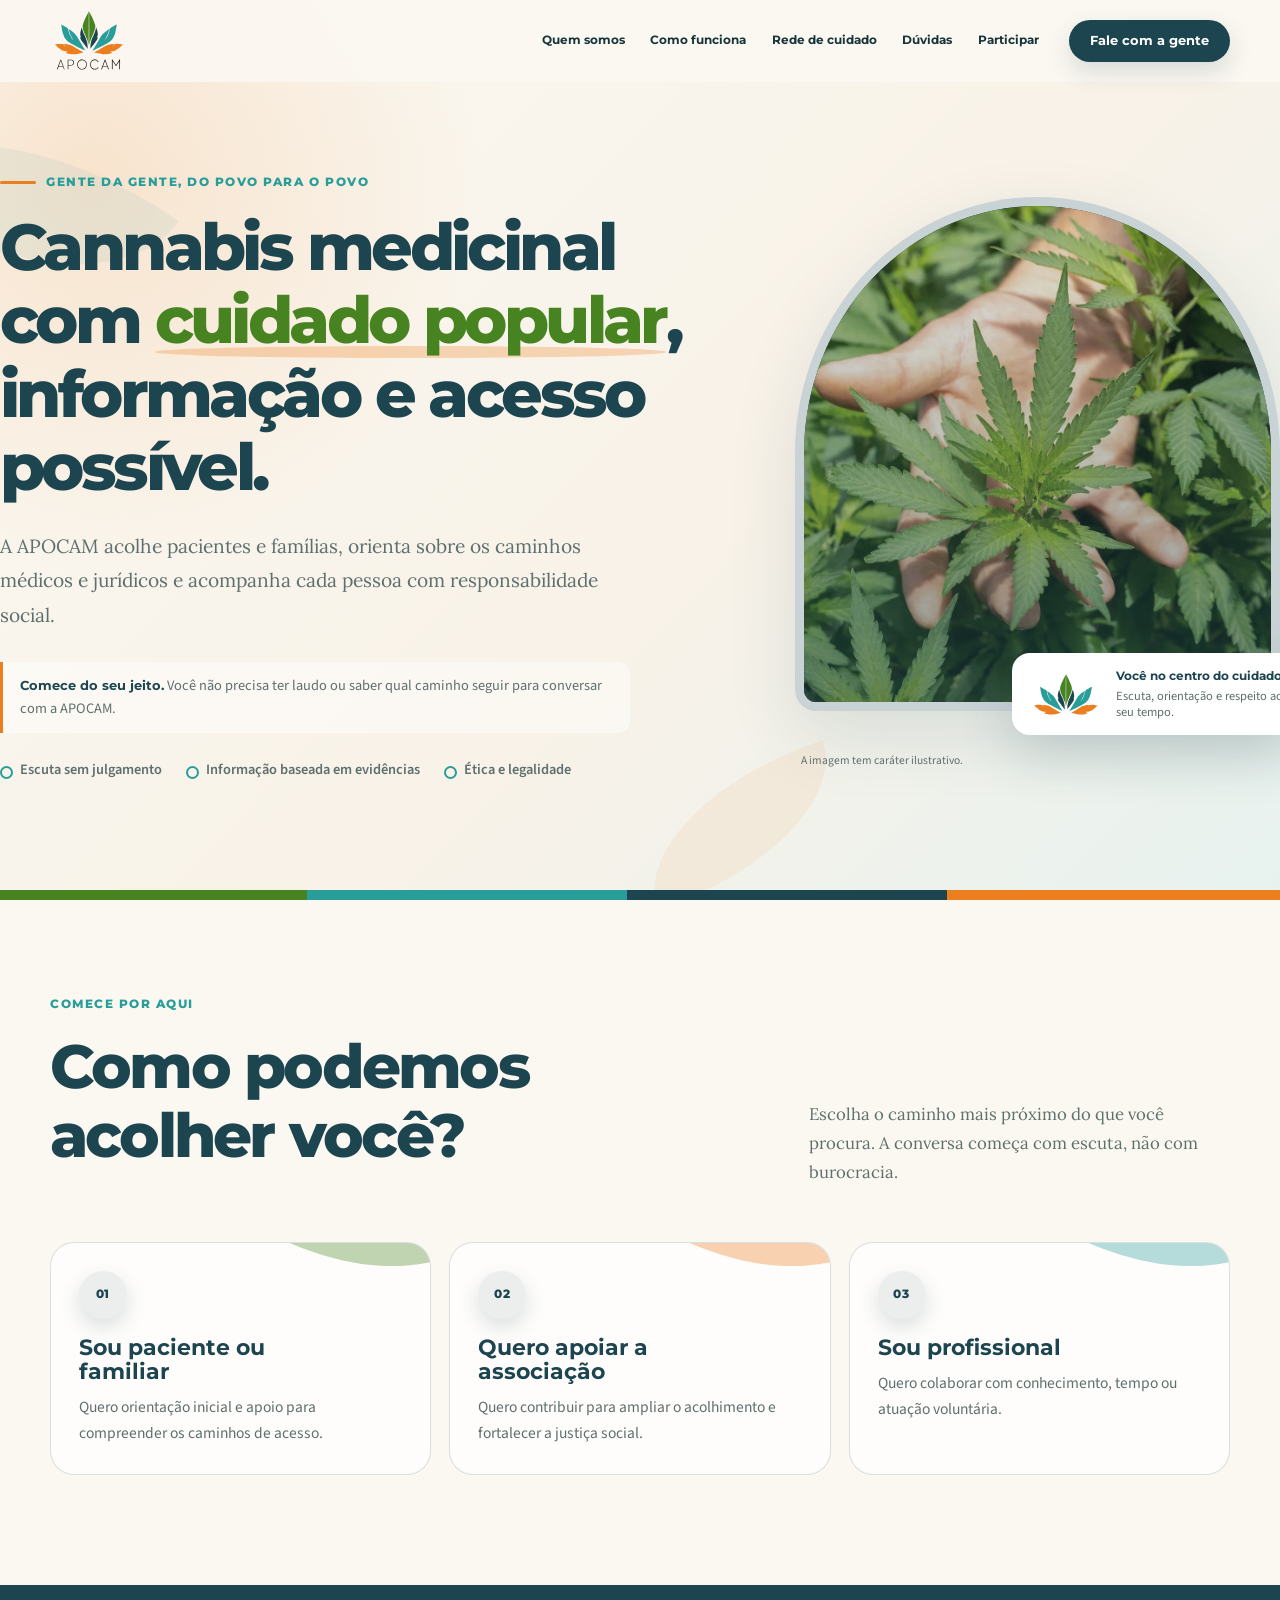
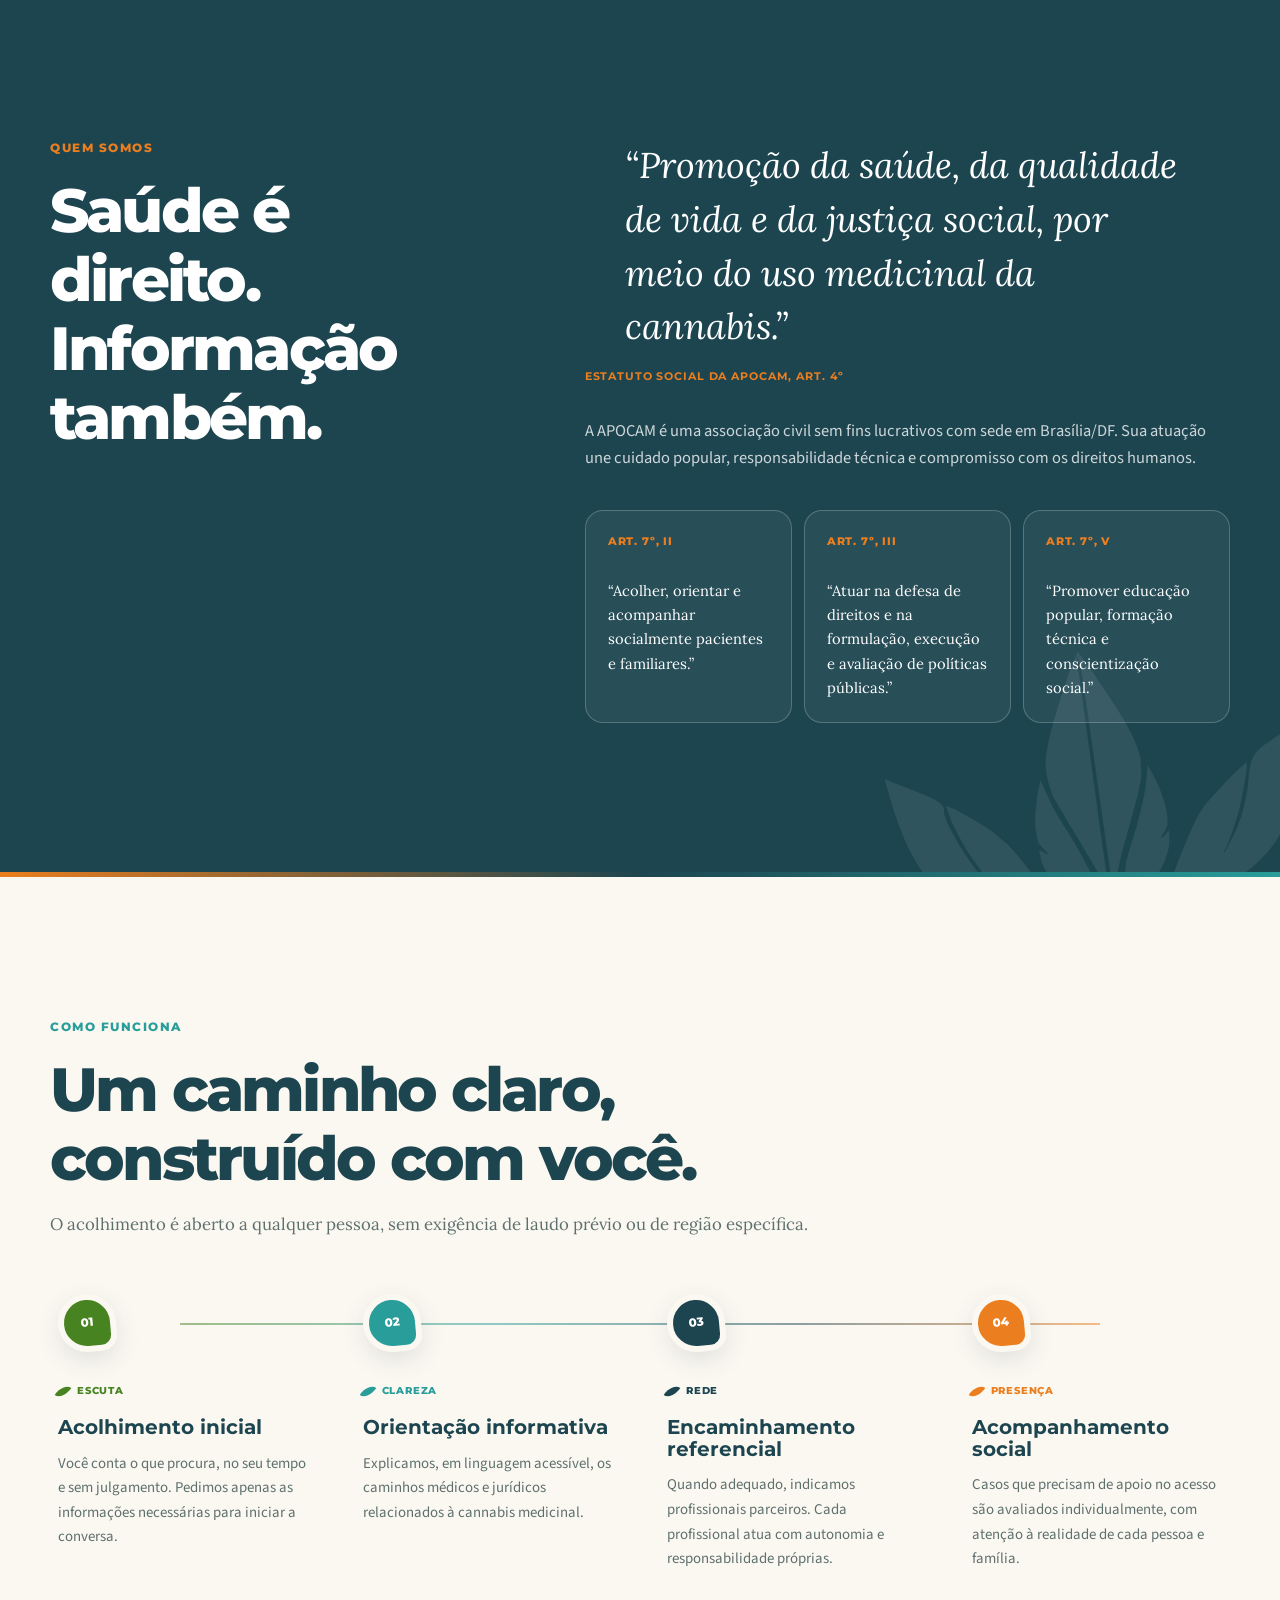
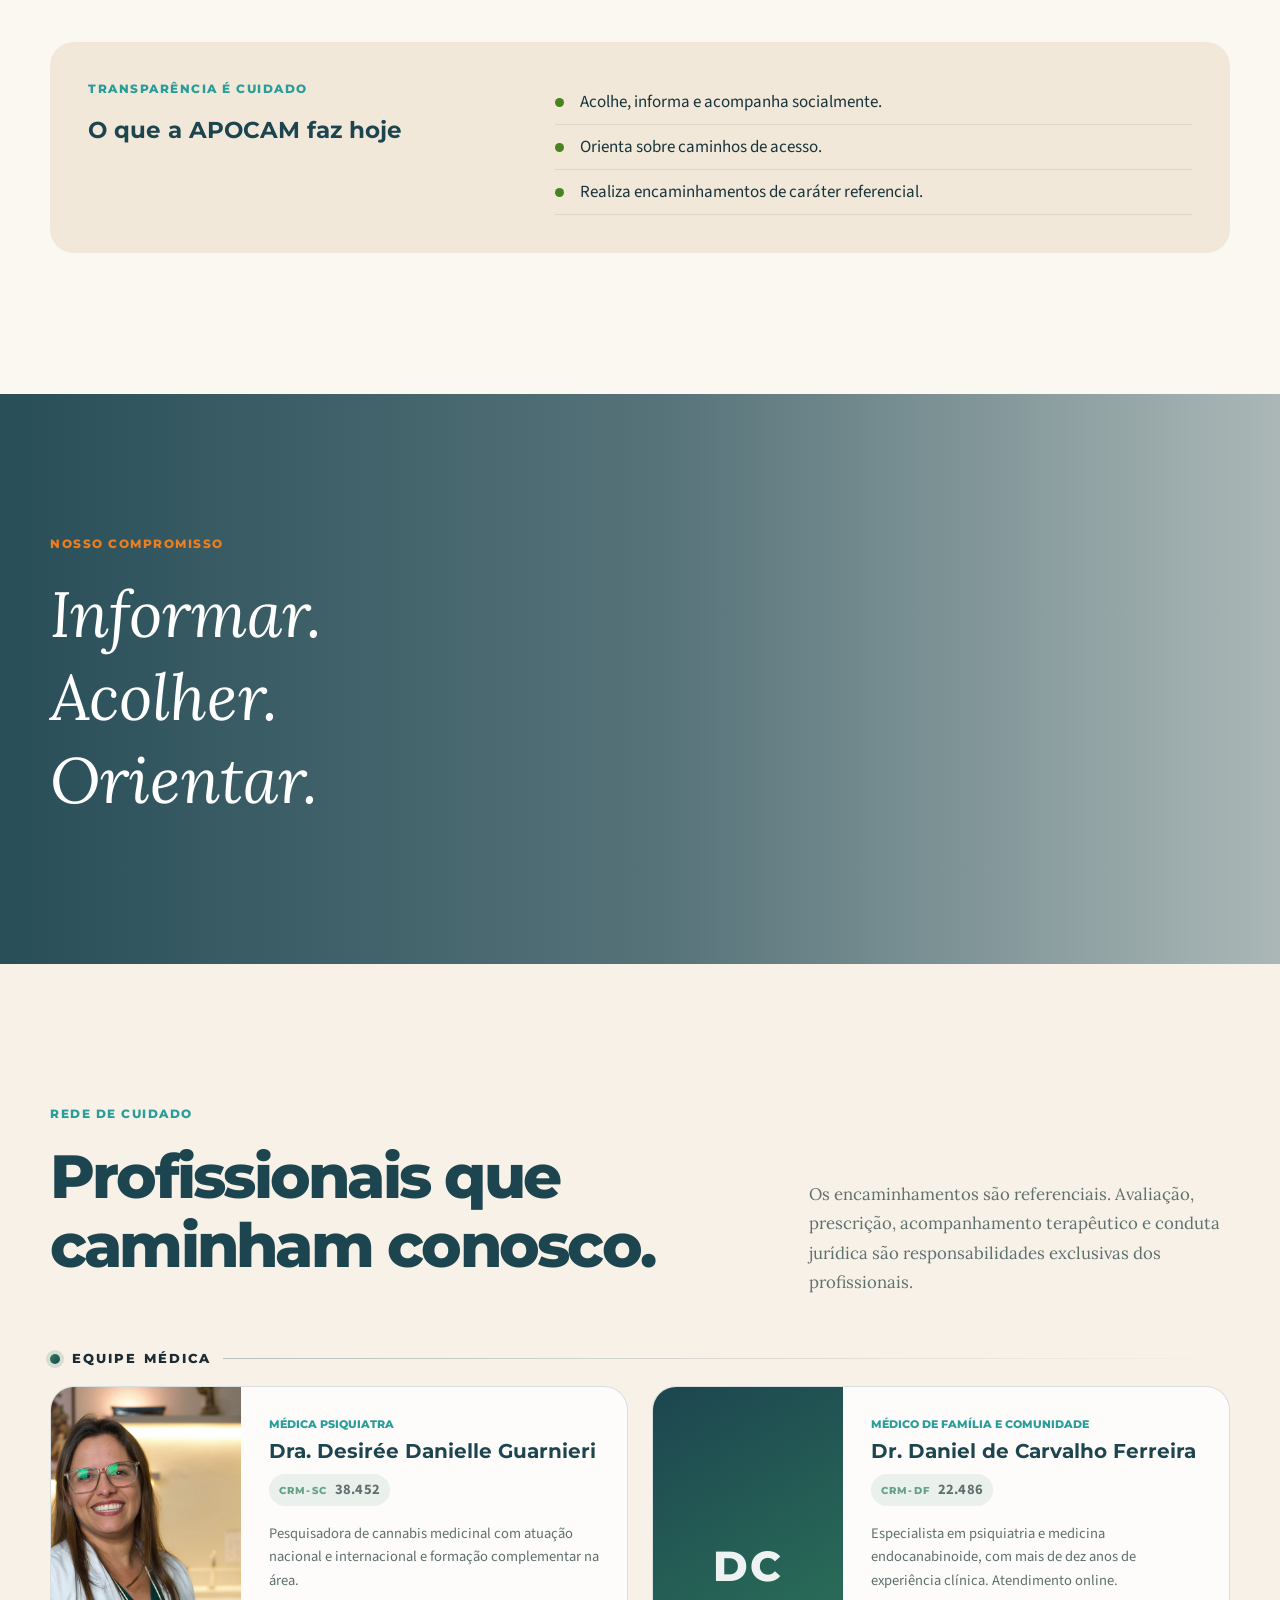
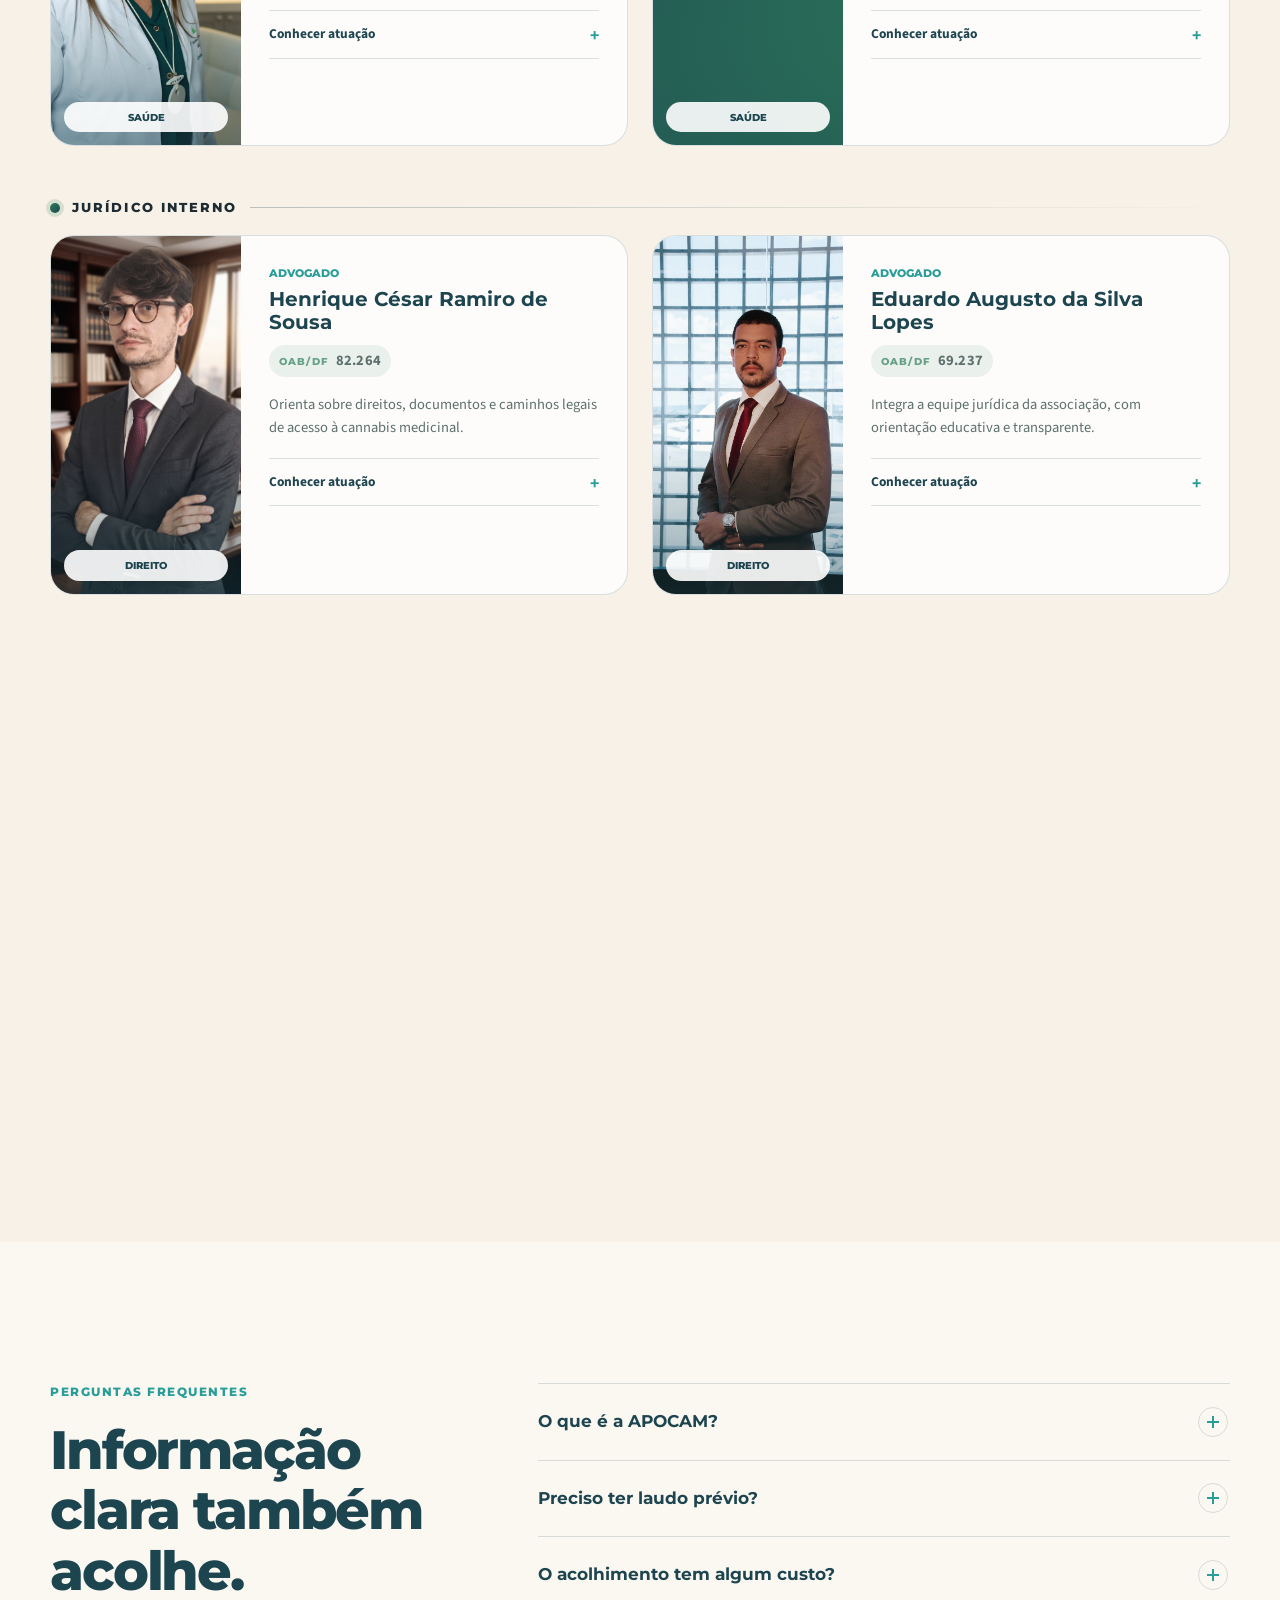
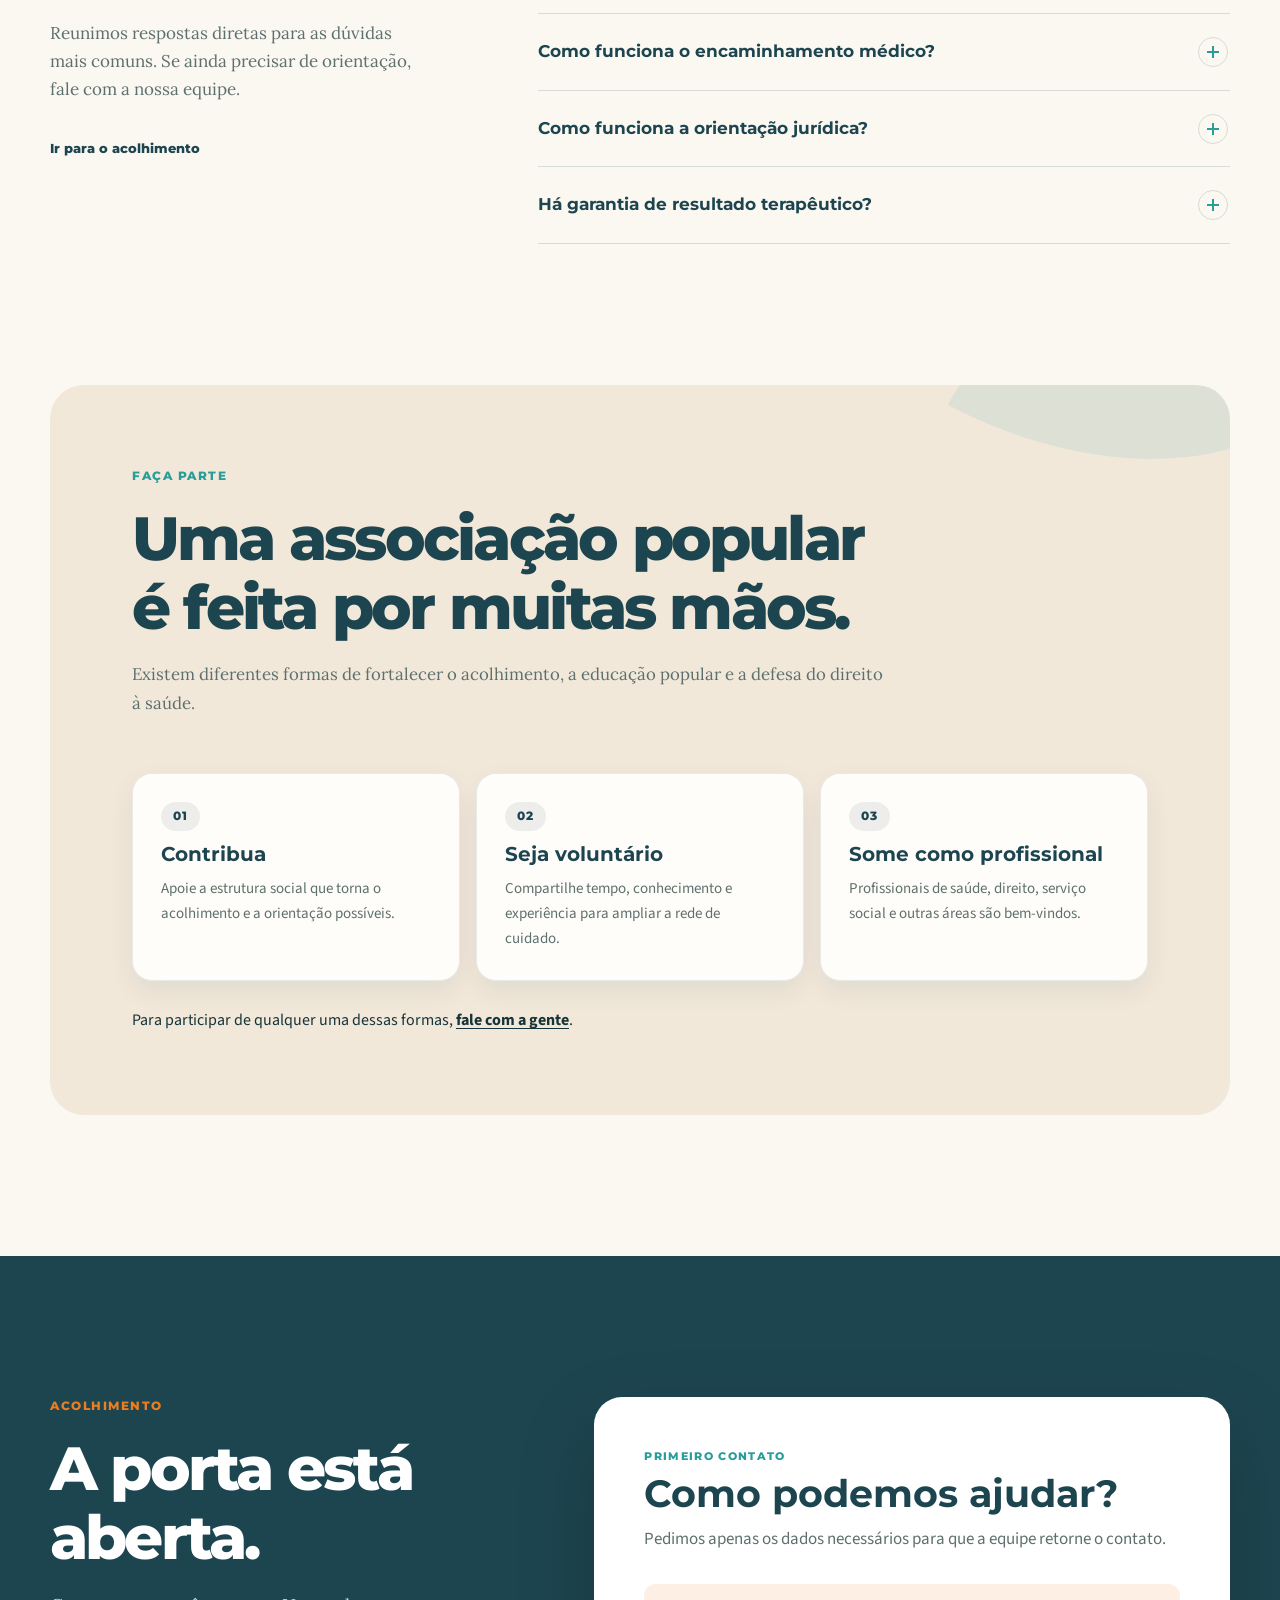
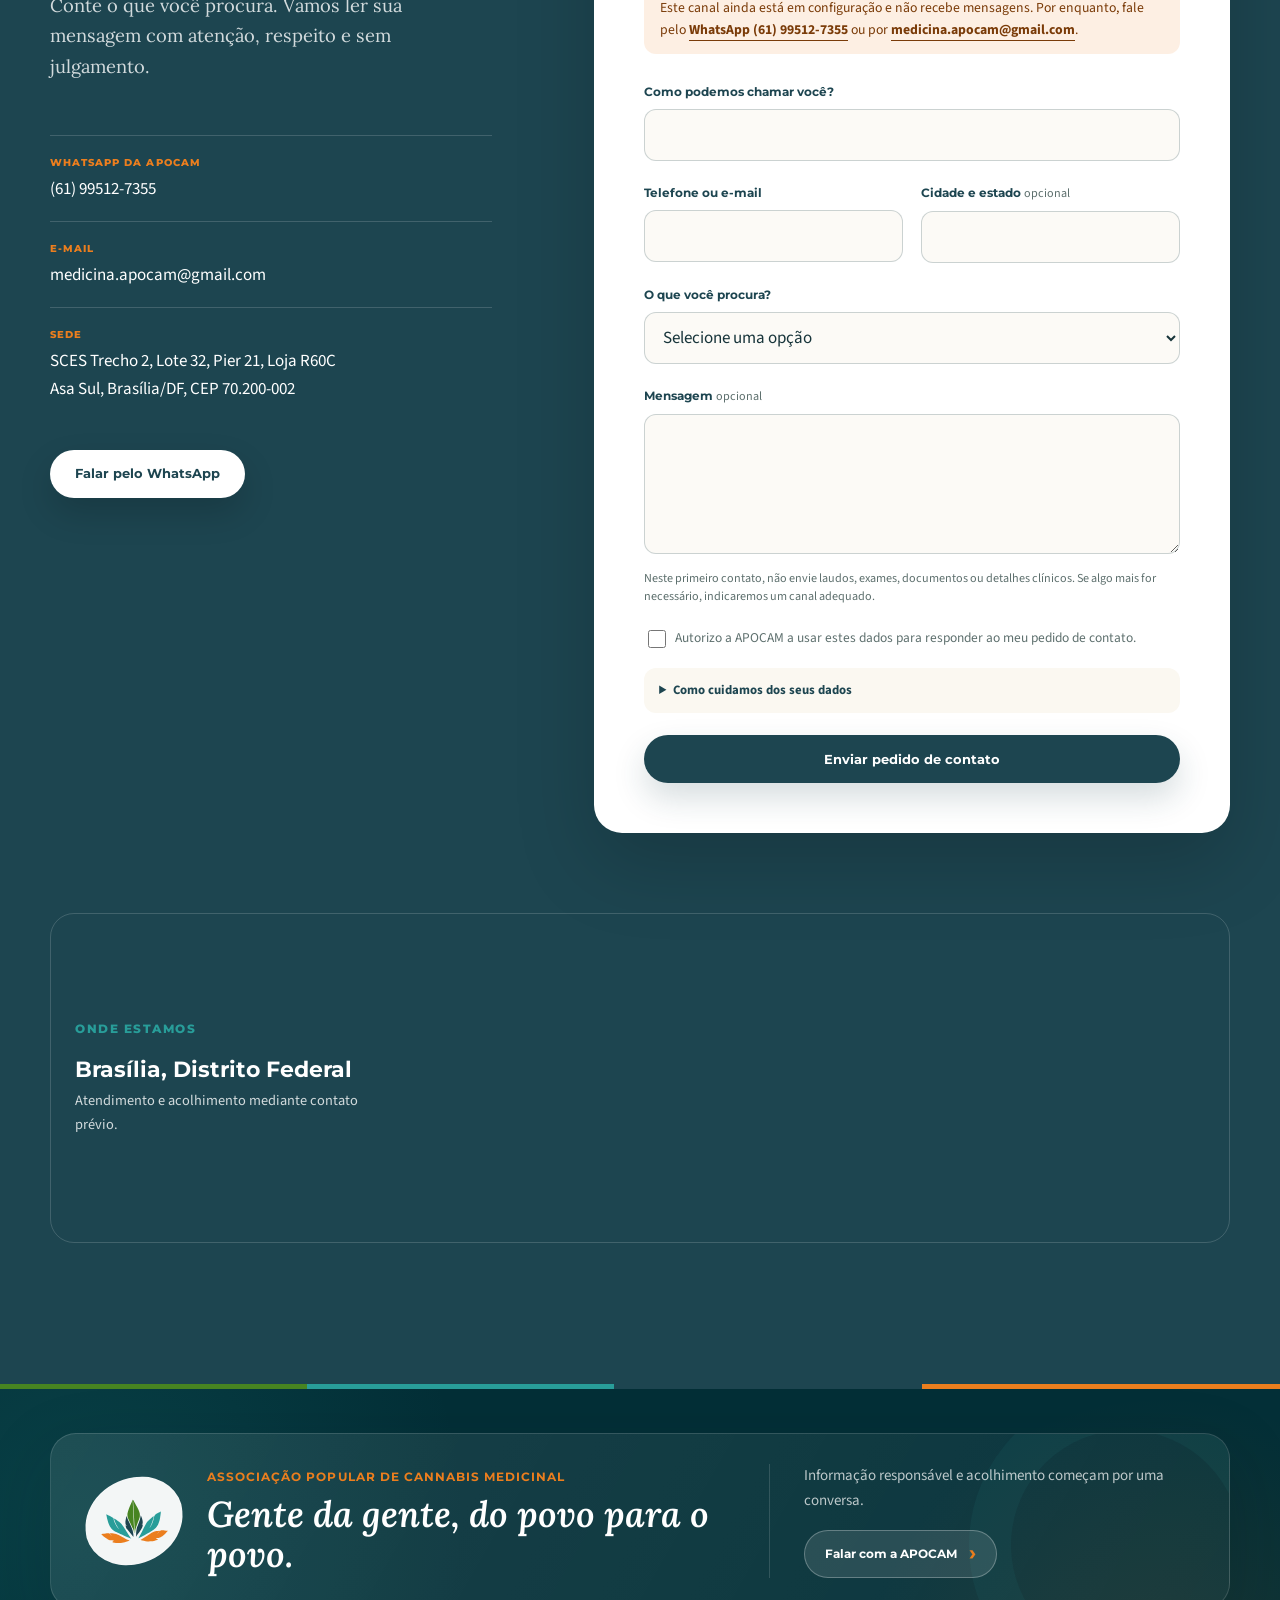
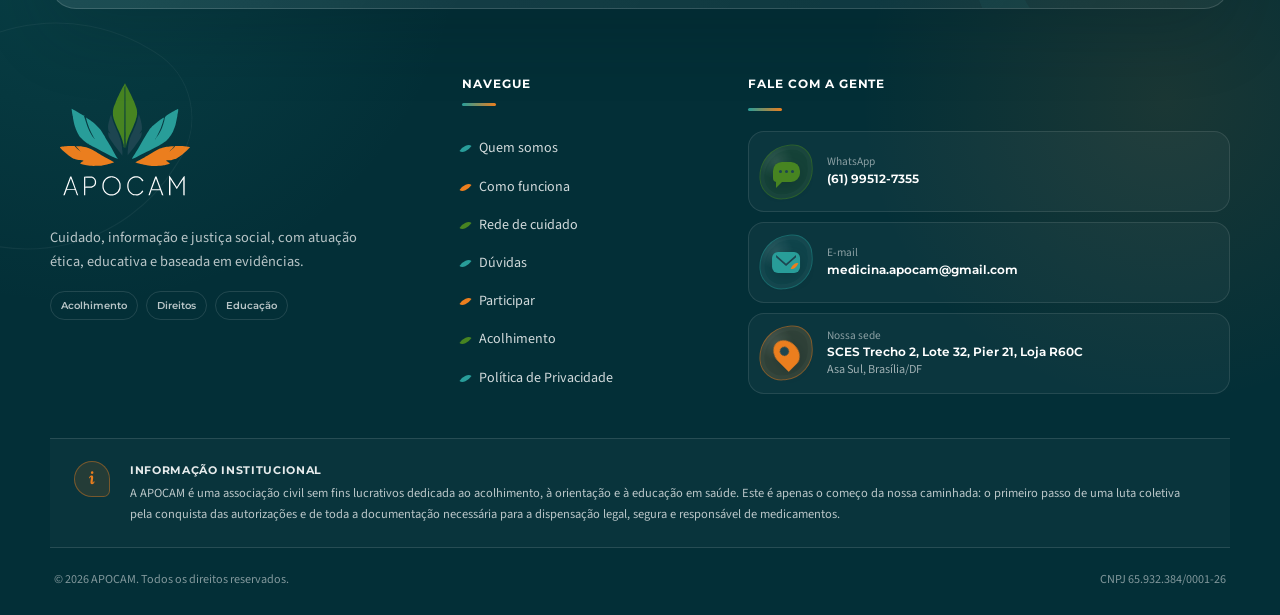
==== commit b0ed0258: "feat(site): consolida a reforma de 03/ago e a seguranca numa linha unica, com os cartoes de entrada " ====
--- a/index.html
+++ b/index.html
@@ -32,7 +32,7 @@
   <link rel="preconnect" href="https://fonts.googleapis.com">
   <link rel="preconnect" href="https://fonts.gstatic.com" crossorigin>
   <link href="https://fonts.googleapis.com/css2?family=Lora:ital,wght@0,400;0,500;0,600;1,400;1,500&family=Montserrat:wght@500;600;700;800&family=Source+Sans+3:wght@400;500;600;700&display=swap" rel="stylesheet">
-  <link rel="stylesheet" href="styles.css?v=13">
+  <link rel="stylesheet" href="styles.css?v=14">
 </head>
 
 <body>
@@ -92,6 +92,47 @@
             <p><strong>Você no centro do cuidado</strong><span>Escuta, orientação e respeito ao seu tempo.</span></p>
           </div>
           <p class="photo-note">A imagem tem caráter ilustrativo.</p>
+        </div>
+      </div>
+    </section>
+
+    <section class="entry-section" aria-labelledby="entry-title">
+      <div class="container">
+        <div class="section-heading section-heading--row reveal">
+          <div>
+            <p class="eyebrow">Comece por aqui</p>
+            <h2 id="entry-title">Como podemos acolher você?</h2>
+          </div>
+          <p>Escolha o caminho mais próximo do que você procura. A conversa começa com escuta, não com burocracia.</p>
+        </div>
+
+        <div class="entry-grid">
+          <a class="entry-card entry-card--patient reveal" href="#acolhimento">
+            <span class="entry-number">01</span>
+            <div>
+              <h3>Sou paciente ou familiar</h3>
+              <p>Quero orientação inicial e apoio para compreender os caminhos de acesso.</p>
+            </div>
+            
+          </a>
+
+          <a class="entry-card entry-card--support reveal" href="#participar">
+            <span class="entry-number">02</span>
+            <div>
+              <h3>Quero apoiar a associação</h3>
+              <p>Quero contribuir para ampliar o acolhimento e fortalecer a justiça social.</p>
+            </div>
+            
+          </a>
+
+          <a class="entry-card entry-card--professional reveal" href="#participar">
+            <span class="entry-number">03</span>
+            <div>
+              <h3>Sou profissional</h3>
+              <p>Quero colaborar com conhecimento, tempo ou atuação voluntária.</p>
+            </div>
+            
+          </a>
         </div>
       </div>
     </section>
@@ -576,6 +617,6 @@
     <a class="mobile-action-bar__primary" href="#acolhimento">Fale com a gente</a>
   </nav>
 
-  <script src="script.js?v=13" defer></script>
+  <script src="script.js?v=14" defer></script>
 </body>
 </html>
--- a/styles.css
+++ b/styles.css
@@ -607,29 +607,39 @@
   transition: transform 260ms var(--ease), box-shadow 260ms ease, border-color 260ms ease;
 }
 
+/* O acento vive numa variavel por cartao, do mesmo jeito que --step-accent na
+   linha do tempo, para o canto, o selo do numero e a seta falarem a mesma cor. */
+/* A tinta do numeral muda com o acento por causa de contraste, nao por gosto.
+   Sobre branco: verde 4.57, teal 3.30, laranja 2.79. O laranja e claro demais
+   para numeral branco, entao ali o numeral vai no azul escuro (3.73). Com o
+   numeral em 1.2rem negrito ele conta como texto grande, cujo minimo e 3.0. */
+.entry-card--patient {
+  --entry-accent: var(--green);
+  --entry-ink: var(--white);
+}
+
+.entry-card--support {
+  --entry-accent: var(--orange);
+  --entry-ink: var(--blue);
+}
+
+.entry-card--professional {
+  --entry-accent: var(--teal);
+  --entry-ink: var(--white);
+}
+
 .entry-card::before {
   content: "";
   position: absolute;
-  top: -72px;
-  right: -48px;
-  width: 150px;
-  height: 100px;
+  top: -84px;
+  right: -54px;
+  width: 194px;
+  height: 128px;
   border-radius: 100% 0;
+  background: var(--entry-accent, var(--teal));
   transform: rotate(28deg);
-  opacity: 0.12;
+  opacity: 0.34;
   transition: transform 320ms var(--ease), opacity 320ms ease;
-}
-
-.entry-card--patient::before {
-  background: var(--green);
-}
-
-.entry-card--support::before {
-  background: var(--orange);
-}
-
-.entry-card--professional::before {
-  background: var(--teal);
 }
 
 .entry-card:hover {
@@ -640,14 +650,31 @@
 
 .entry-card:hover::before {
   transform: translate(-10px, 12px) rotate(34deg);
-  opacity: 0.22;
-}
-
+  opacity: 0.5;
+}
+
+/* Selo do numero no molde do .step-number da linha do tempo: mesma folha
+   assimetrica, cor cheia da marca e numeral em branco. */
 .entry-number {
-  color: var(--blue);
+  position: relative;
+  z-index: 1;
+  display: grid;
+  width: 48px;
+  height: 48px;
+  place-items: center;
+  align-self: flex-start;
+  border-radius: 50% 50% 14px 50%;
+  background: var(--entry-accent, var(--teal));
+  box-shadow: 0 8px 20px rgba(29, 69, 80, 0.16);
+  color: var(--entry-ink, var(--white));
   font-family: var(--font-title);
-  font-size: 0.74rem;
+  font-size: 1.2rem;
   font-weight: 800;
+  transition: transform 260ms var(--ease);
+}
+
+.entry-card:hover .entry-number {
+  transform: rotate(-8deg) scale(1.06);
 }
 
 .entry-card h3 {
@@ -667,7 +694,7 @@
   position: absolute;
   right: 24px;
   bottom: 22px;
-  color: var(--teal);
+  color: var(--entry-accent, var(--teal));
   font-size: 1.35rem;
   transition: transform 220ms ease;
 }
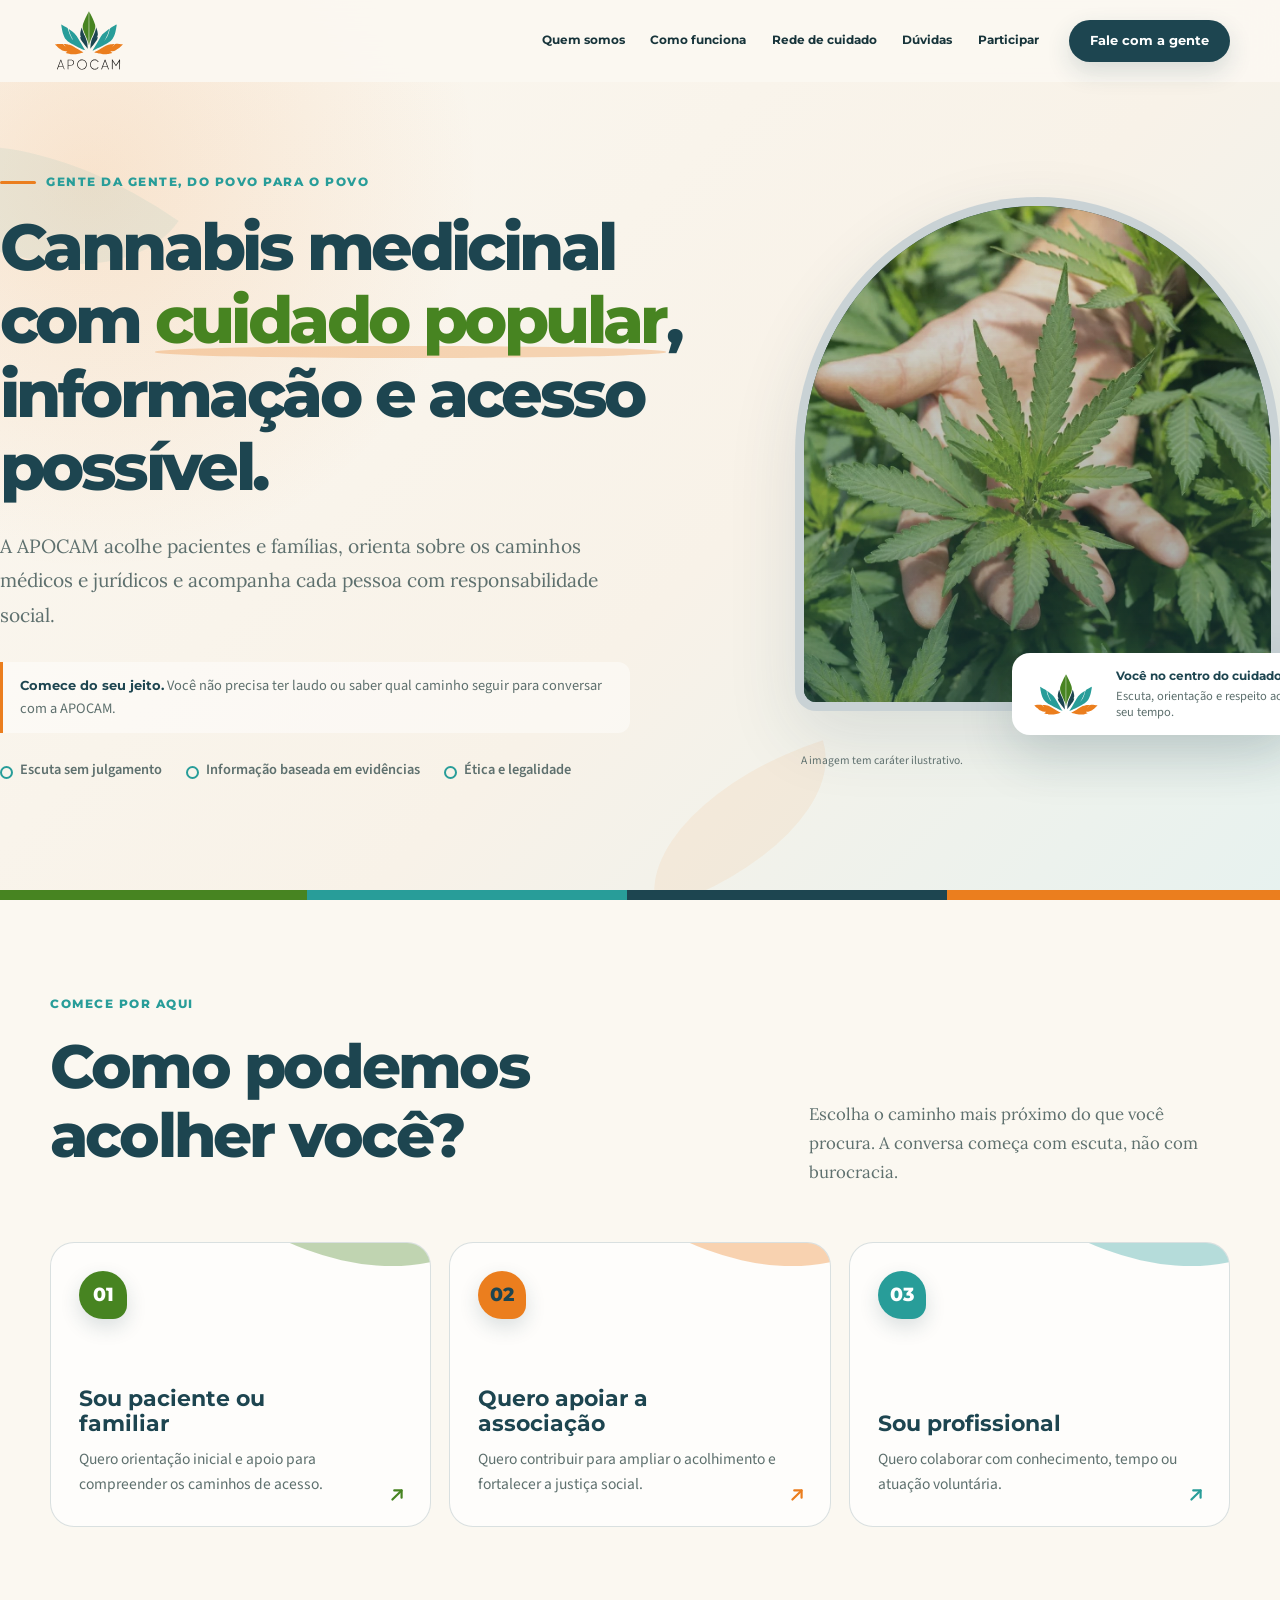
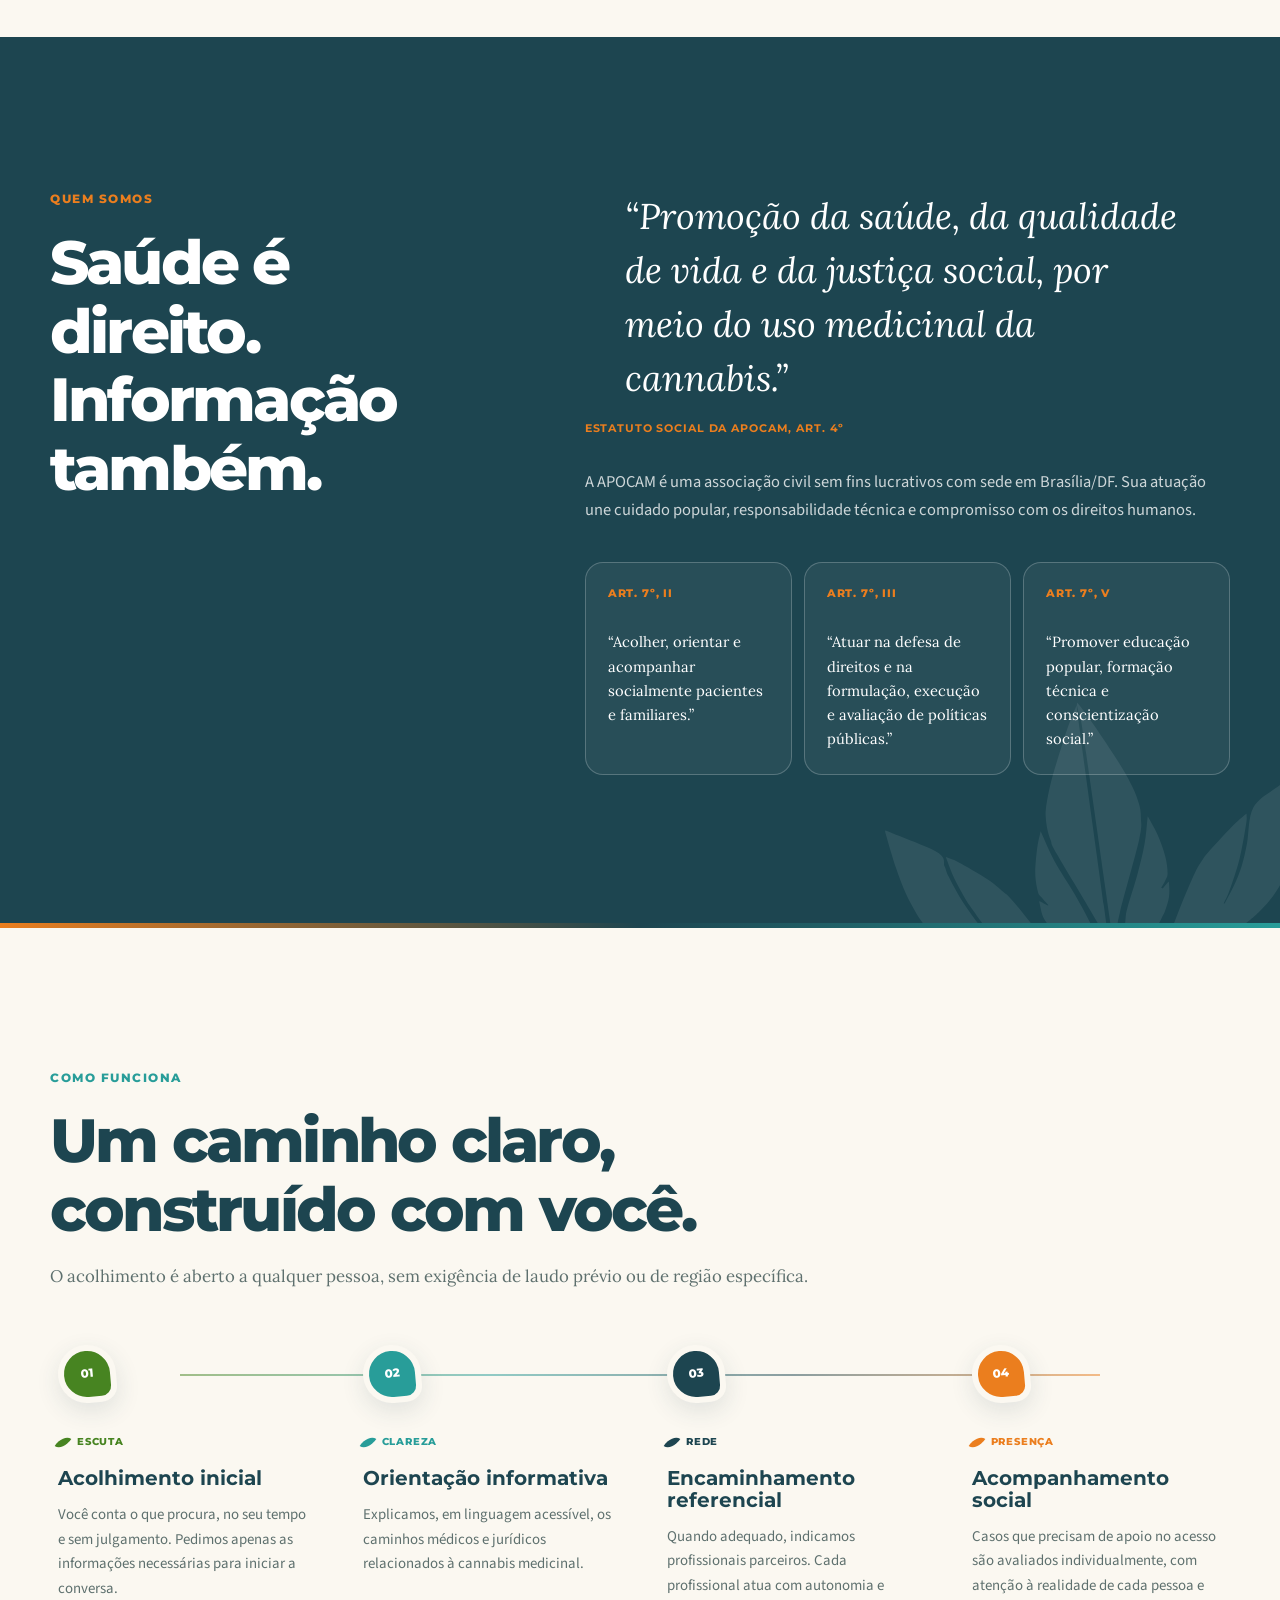
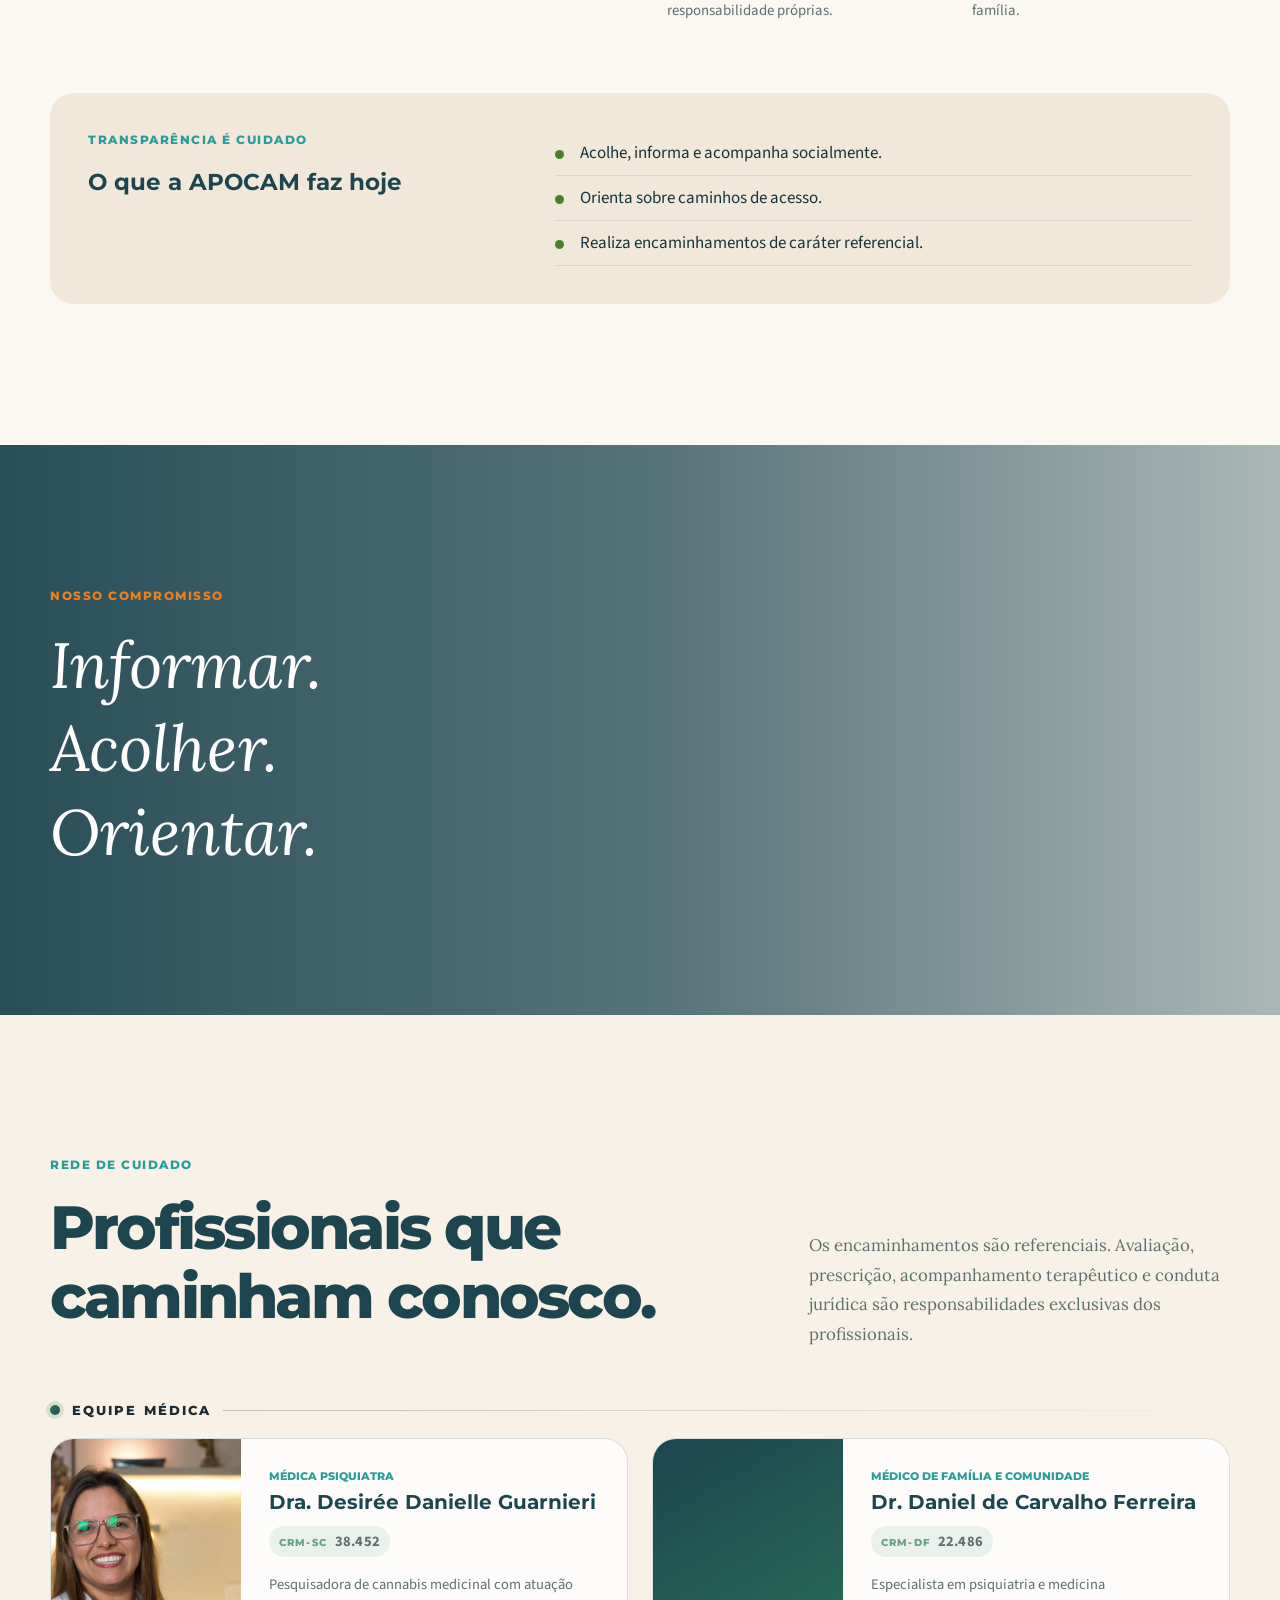
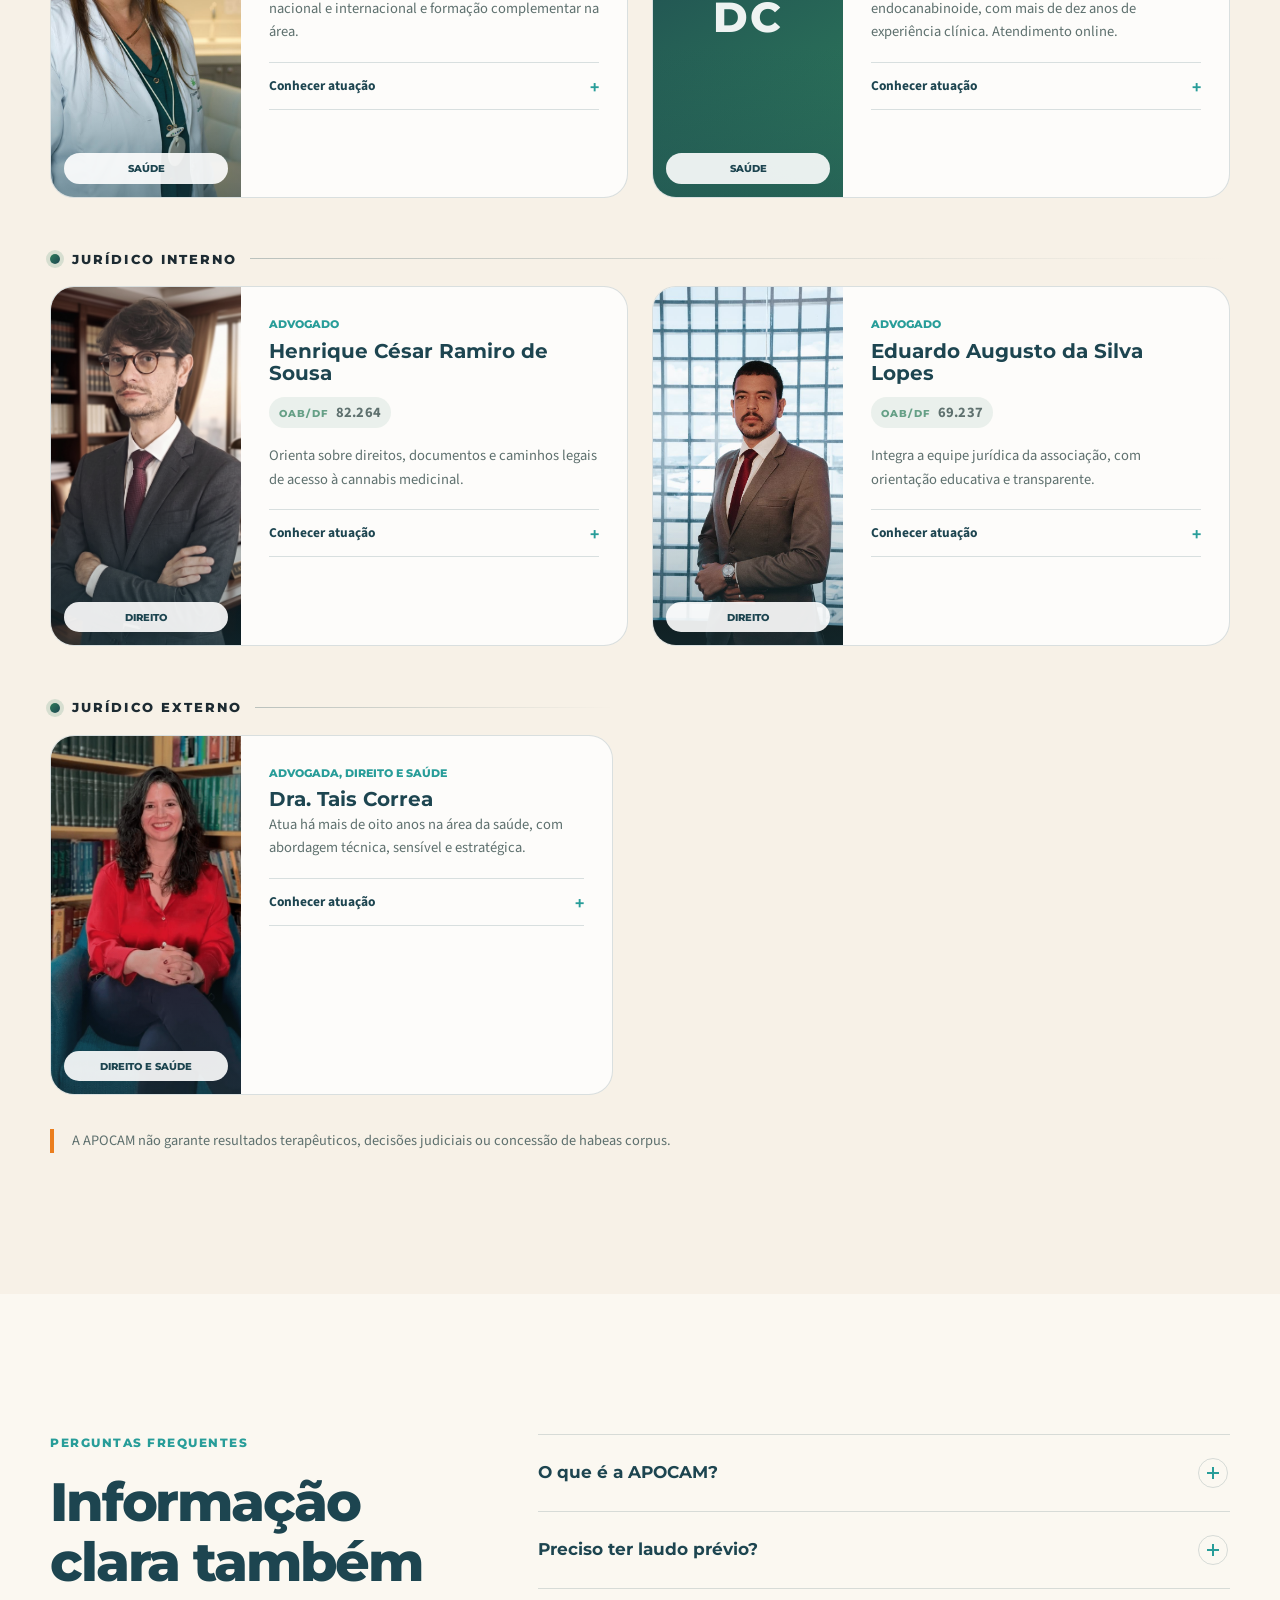
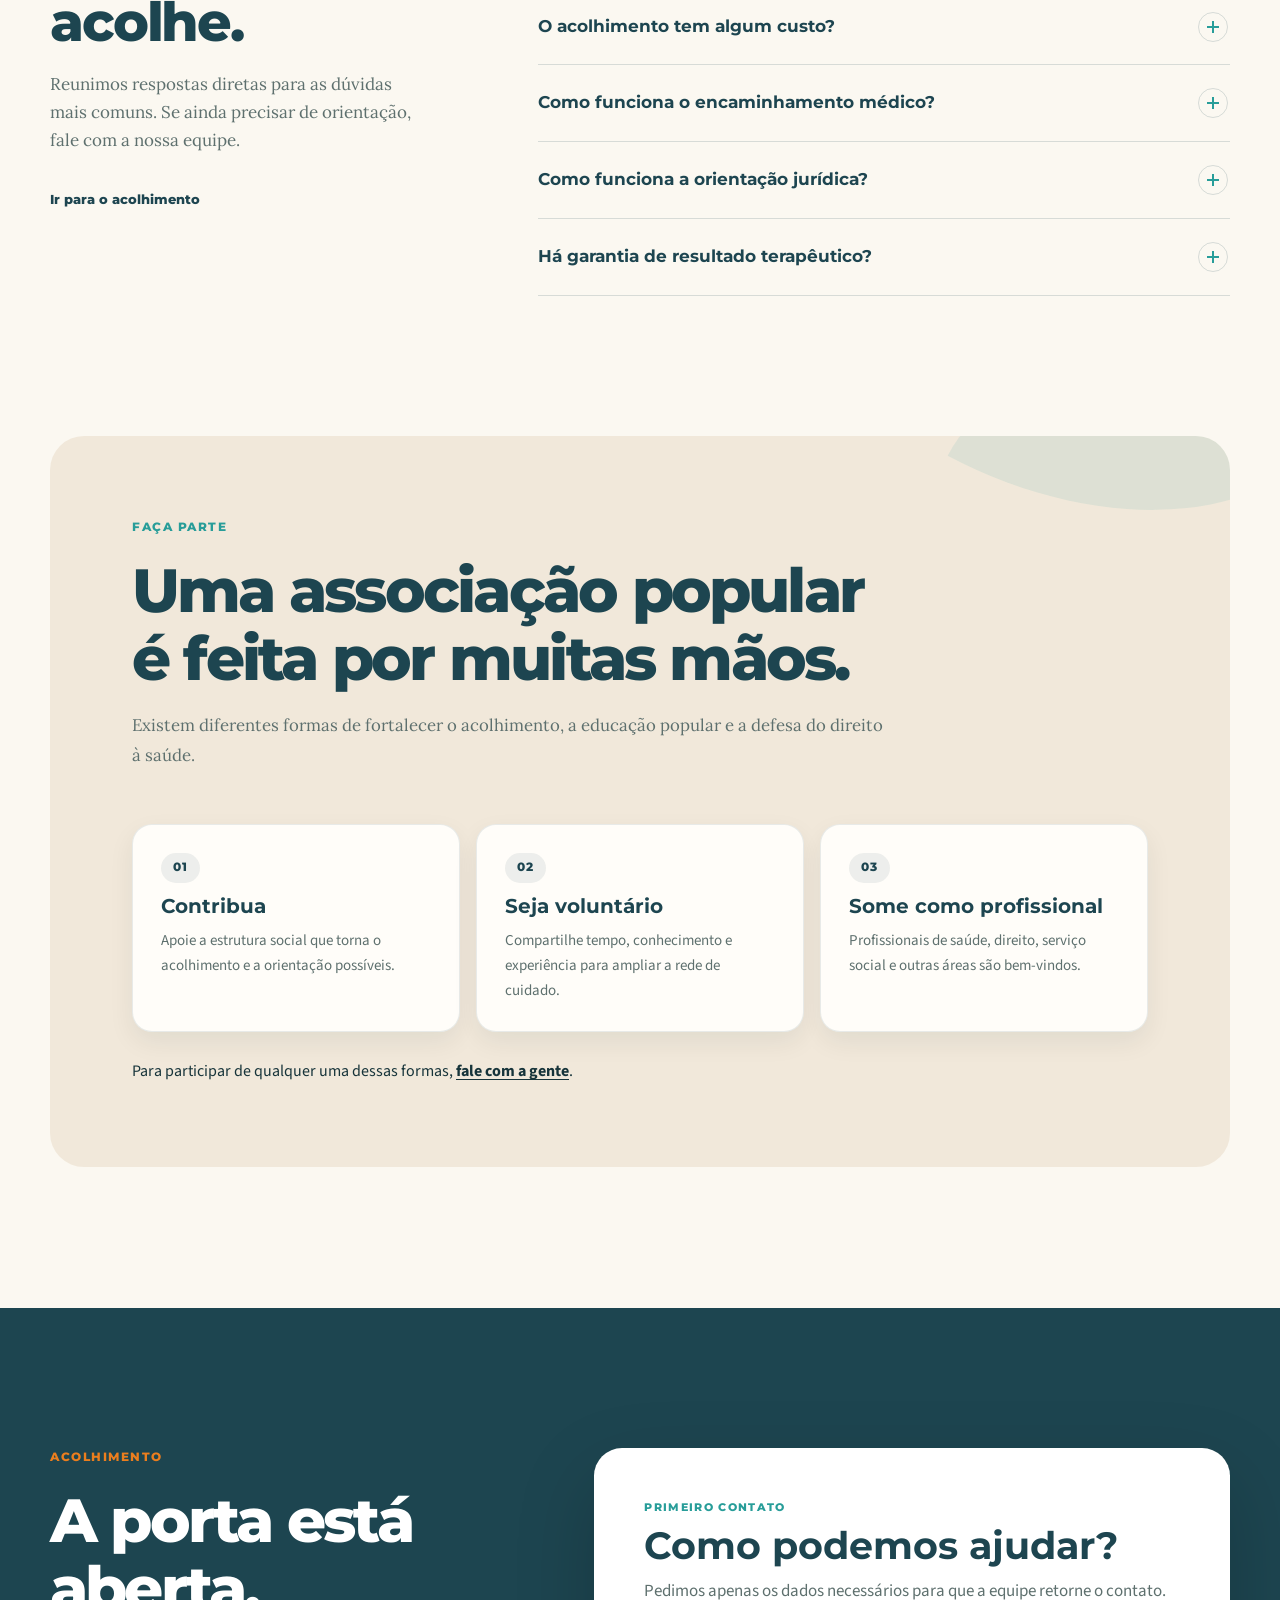
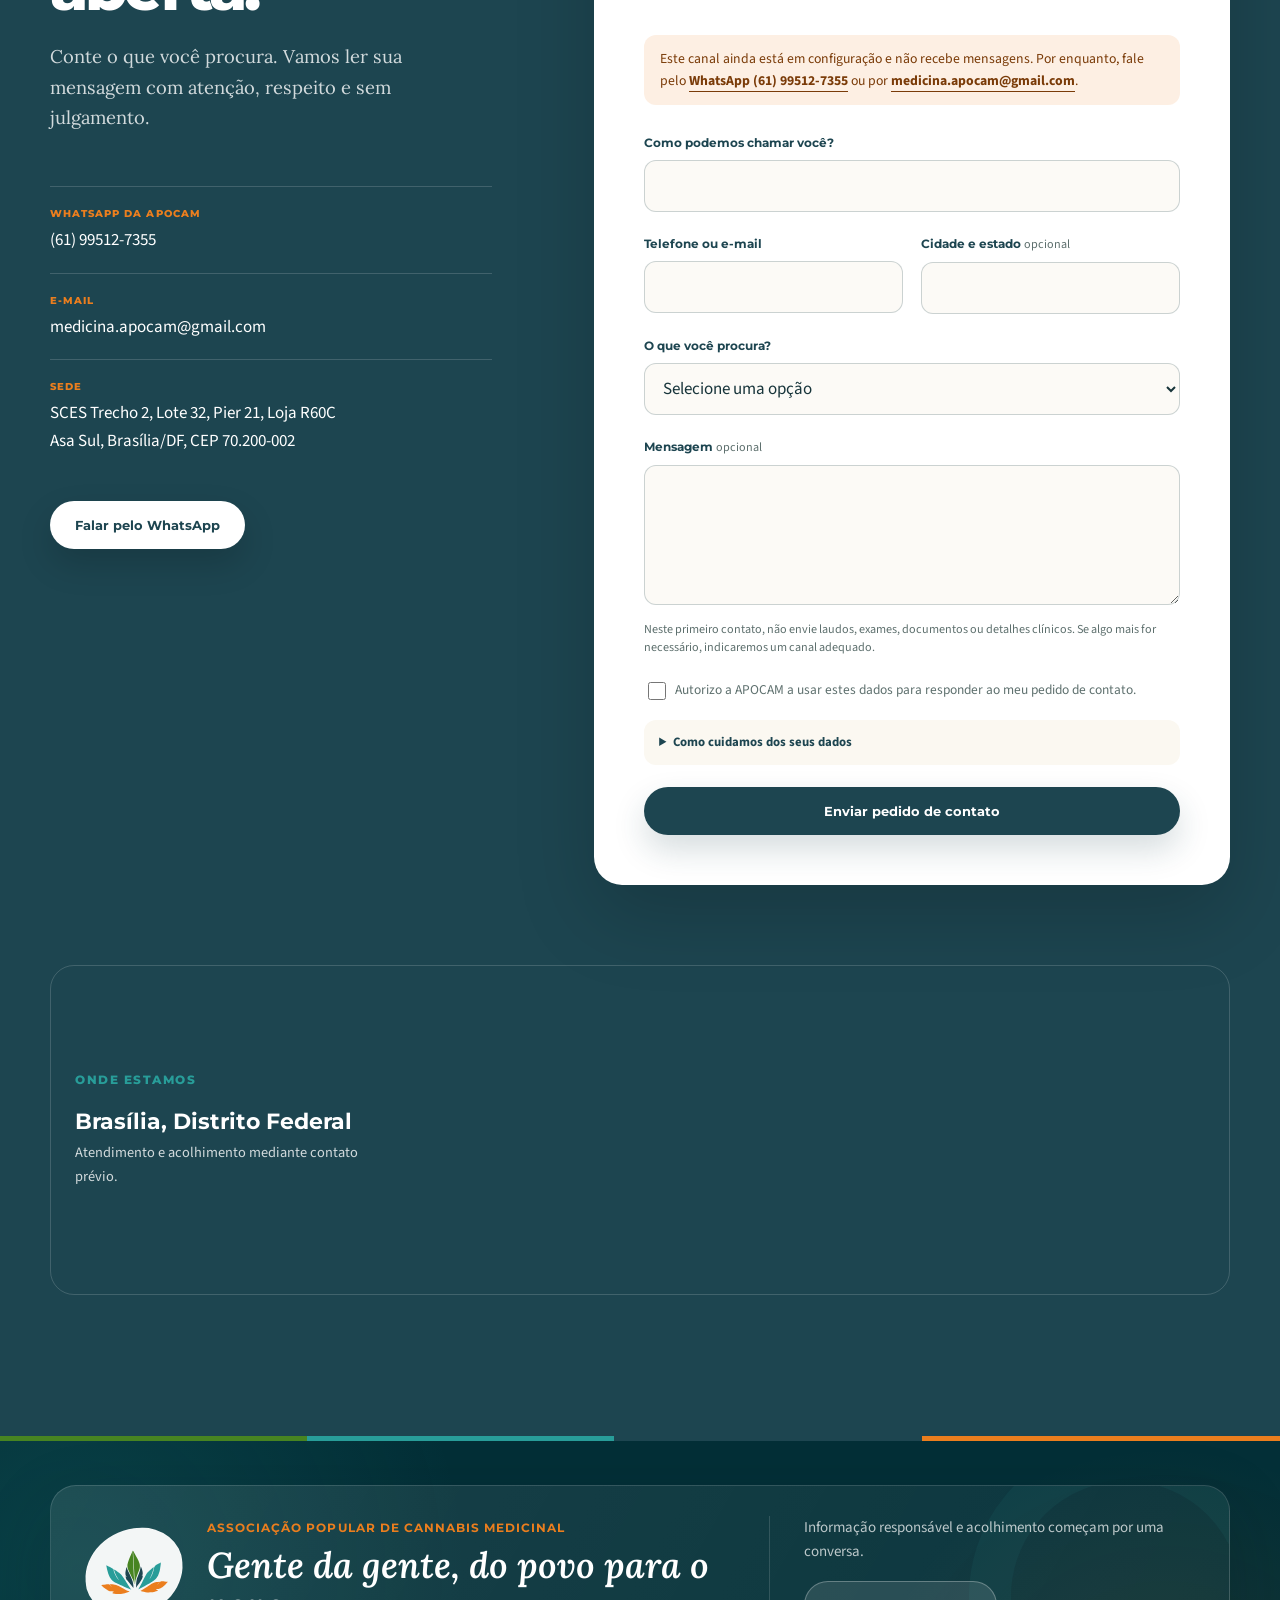
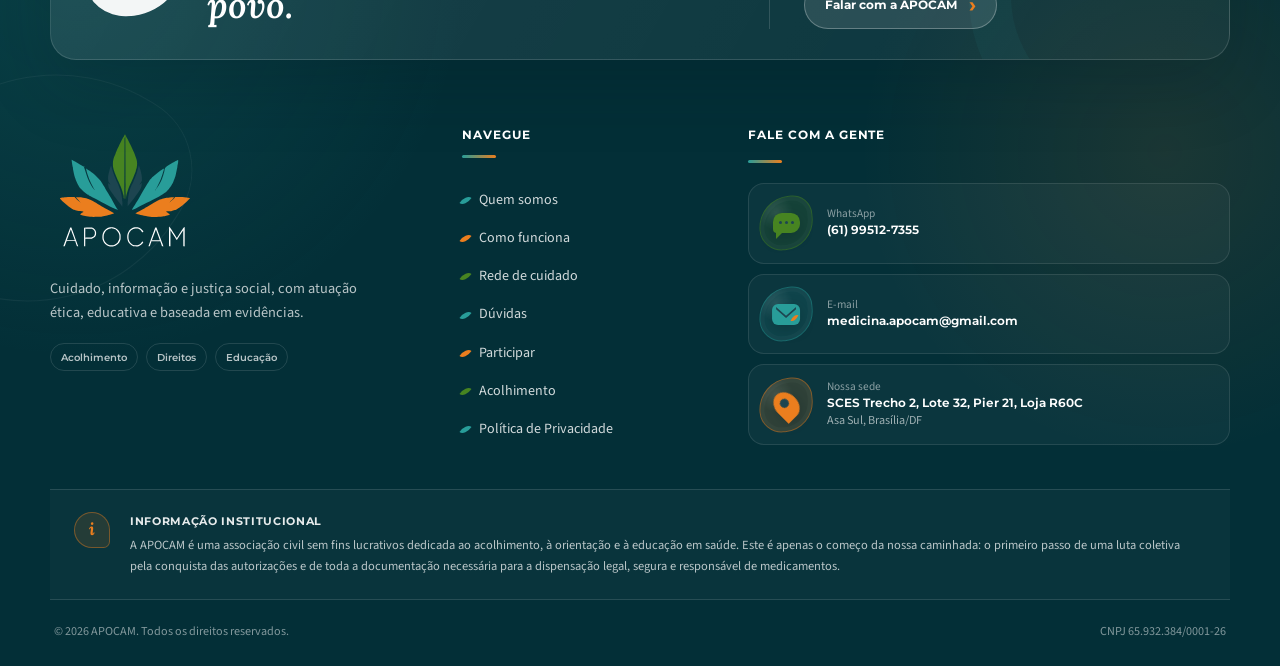
==== commit 3dc6b168: "fix(css): @media do hero sem chave de fechamento deixou a Politica de Privacidade sem estilo em prod" ====
--- a/index.html
+++ b/index.html
@@ -32,7 +32,7 @@
   <link rel="preconnect" href="https://fonts.googleapis.com">
   <link rel="preconnect" href="https://fonts.gstatic.com" crossorigin>
   <link href="https://fonts.googleapis.com/css2?family=Lora:ital,wght@0,400;0,500;0,600;1,400;1,500&family=Montserrat:wght@500;600;700;800&family=Source+Sans+3:wght@400;500;600;700&display=swap" rel="stylesheet">
-  <link rel="stylesheet" href="styles.css?v=14">
+  <link rel="stylesheet" href="styles.css?v=16">
 </head>
 
 <body>
@@ -113,7 +113,9 @@
               <h3>Sou paciente ou familiar</h3>
               <p>Quero orientação inicial e apoio para compreender os caminhos de acesso.</p>
             </div>
-            
+            <span class="entry-arrow" aria-hidden="true">
+              <svg viewBox="0 0 24 24" fill="none" stroke="currentColor" stroke-width="2.4" stroke-linecap="round" stroke-linejoin="round"><path d="M7 17 17 7"/><path d="M9 7h8v8"/></svg>
+            </span>
           </a>
 
           <a class="entry-card entry-card--support reveal" href="#participar">
@@ -122,7 +124,9 @@
               <h3>Quero apoiar a associação</h3>
               <p>Quero contribuir para ampliar o acolhimento e fortalecer a justiça social.</p>
             </div>
-            
+            <span class="entry-arrow" aria-hidden="true">
+              <svg viewBox="0 0 24 24" fill="none" stroke="currentColor" stroke-width="2.4" stroke-linecap="round" stroke-linejoin="round"><path d="M7 17 17 7"/><path d="M9 7h8v8"/></svg>
+            </span>
           </a>
 
           <a class="entry-card entry-card--professional reveal" href="#participar">
@@ -131,7 +135,9 @@
               <h3>Sou profissional</h3>
               <p>Quero colaborar com conhecimento, tempo ou atuação voluntária.</p>
             </div>
-            
+            <span class="entry-arrow" aria-hidden="true">
+              <svg viewBox="0 0 24 24" fill="none" stroke="currentColor" stroke-width="2.4" stroke-linecap="round" stroke-linejoin="round"><path d="M7 17 17 7"/><path d="M9 7h8v8"/></svg>
+            </span>
           </a>
         </div>
       </div>
@@ -617,6 +623,6 @@
     <a class="mobile-action-bar__primary" href="#acolhimento">Fale com a gente</a>
   </nav>
 
-  <script src="script.js?v=14" defer></script>
+  <script src="script.js?v=16" defer></script>
 </body>
 </html>
--- a/styles.css
+++ b/styles.css
@@ -3028,15 +3028,61 @@
     font-weight: 700;
   }
 
-  /* Setinha discreta em cada item, desenhada (sem glifo virar emoji) */
+  /* Marcador de cada item: a folha da marca, nao quadrado nem losango.
+     O ::after do desktop e um sublinhado absoluto com fundo teal; aqui ele
+     precisa ser zerado por inteiro, senao sobra o retangulo colorido que
+     virava losango ao receber um rotate, e virava quadrado no item atual
+     porque a regra de estado ativo trocava a transform por scaleX(1). */
   .nav-links a::after {
     content: "";
-    width: 8px;
-    height: 8px;
-    border-top: 2px solid rgba(29, 69, 80, 0.32);
-    border-right: 2px solid rgba(29, 69, 80, 0.32);
-    transform: rotate(45deg);
-  }
+    position: static;
+    right: auto;
+    bottom: auto;
+    left: auto;
+    flex: none;
+    width: 11px;
+    height: 11px;
+    border: 0;
+    border-radius: 100% 0;
+    background: rgba(29, 69, 80, 0.24);
+    transform: rotate(-18deg);
+    transform-origin: center;
+    transition: background 280ms ease, transform 280ms var(--ease);
+  }
+
+  .nav-links a:hover::after {
+    background: rgba(29, 69, 80, 0.42);
+    transform: rotate(-18deg) scale(1.12);
+  }
+
+  /* Item atual: a folha abre, enche de cor e ganha respiro proprio */
+  .nav-links a[aria-current="true"]::after {
+    background: var(--teal);
+    transform: rotate(-18deg) scale(1.5);
+  }
+
+  /* Entrada escalonada quando o menu abre: cada folha desabrocha um passo
+     depois da anterior, em vez do giro seco de antes. */
+  @keyframes folha-desabrocha {
+    from {
+      opacity: 0;
+      transform: rotate(-70deg) scale(0.35);
+    }
+    to {
+      opacity: 1;
+      transform: rotate(-18deg) scale(1);
+    }
+  }
+
+  .nav-links.is-open a::after {
+    animation: folha-desabrocha 460ms var(--ease) backwards;
+  }
+
+  .nav-links.is-open a:nth-child(1)::after { animation-delay: 90ms; }
+  .nav-links.is-open a:nth-child(2)::after { animation-delay: 160ms; }
+  .nav-links.is-open a:nth-child(3)::after { animation-delay: 230ms; }
+  .nav-links.is-open a:nth-child(4)::after { animation-delay: 300ms; }
+  .nav-links.is-open a:nth-child(5)::after { animation-delay: 370ms; }
 
   .nav-links a:last-child {
     border-bottom: 0;
@@ -3136,6 +3182,7 @@
     padding-top: calc(var(--header) + 20px);
     padding-bottom: 34px;
   }
+}
 /* ================================================================
    Política de Privacidade (privacidade.html)
 
@@ -3233,3 +3280,78 @@
 .legal-link:hover {
   border-bottom-color: var(--green);
 }
+
+/* O bloco global de prefers-reduced-motion zera a DURACAO das animacoes, mas nao
+   o atraso. Como as folhas do menu entram escalonadas com fill backwards, elas
+   ficariam invisiveis durante o atraso para quem pede menos movimento. */
+@media (prefers-reduced-motion: reduce) {
+  .nav-links.is-open a::after {
+    animation-delay: 0ms !important;
+  }
+}
+
+/* ================================================================
+   CARTÕES DE ENTRADA: forma aprovada pela presidência em 04/ago.
+
+   Este bloco vem DEPOIS do polimento de 03/ago de propósito. Aquele
+   bloco transformou o número em pílula cinza e zerou a altura do
+   cartão; a forma aprovada é o selo cheio na cor do cartão, com a
+   seta no rodapé. Mexer aqui em vez de editar o bloco de cima
+   preserva o polimento equivalente dos cartões de participação.
+
+   A seta é SVG de traço, nunca o caractere de seta: o glifo virava
+   emoji colorido no Android, que foi o motivo de ela ter saído.
+   ================================================================ */
+.entry-card {
+  min-height: 285px;
+  justify-content: space-between;
+  gap: 0;
+}
+
+.entry-number {
+  display: grid;
+  width: 48px;
+  height: 48px;
+  place-items: center;
+  align-self: flex-start;
+  padding: 0;
+  border-radius: 50% 50% 14px 50%;
+  background: var(--entry-accent, var(--teal));
+  box-shadow: 0 8px 20px rgba(29, 69, 80, 0.16);
+  color: var(--entry-ink, var(--white));
+  font-family: var(--font-title);
+  font-size: 1.2rem;
+  font-weight: 800;
+  letter-spacing: 0;
+}
+
+.entry-arrow {
+  position: absolute;
+  right: 22px;
+  bottom: 20px;
+  display: grid;
+  place-items: center;
+  width: 22px;
+  height: 22px;
+  color: var(--entry-accent, var(--teal));
+  transition: transform 220ms var(--ease);
+}
+
+.entry-arrow svg {
+  width: 100%;
+  height: 100%;
+}
+
+.entry-card:hover .entry-arrow {
+  transform: translate(4px, -4px);
+}
+
+/* No celular o cartão volta a crescer só o necessário, que é o ganho
+   real do polimento de 03/ago, sem perder o selo nem a seta. */
+@media (max-width: 680px) {
+  .entry-card {
+    min-height: 0;
+    gap: 14px;
+    padding-bottom: 54px;
+  }
+}
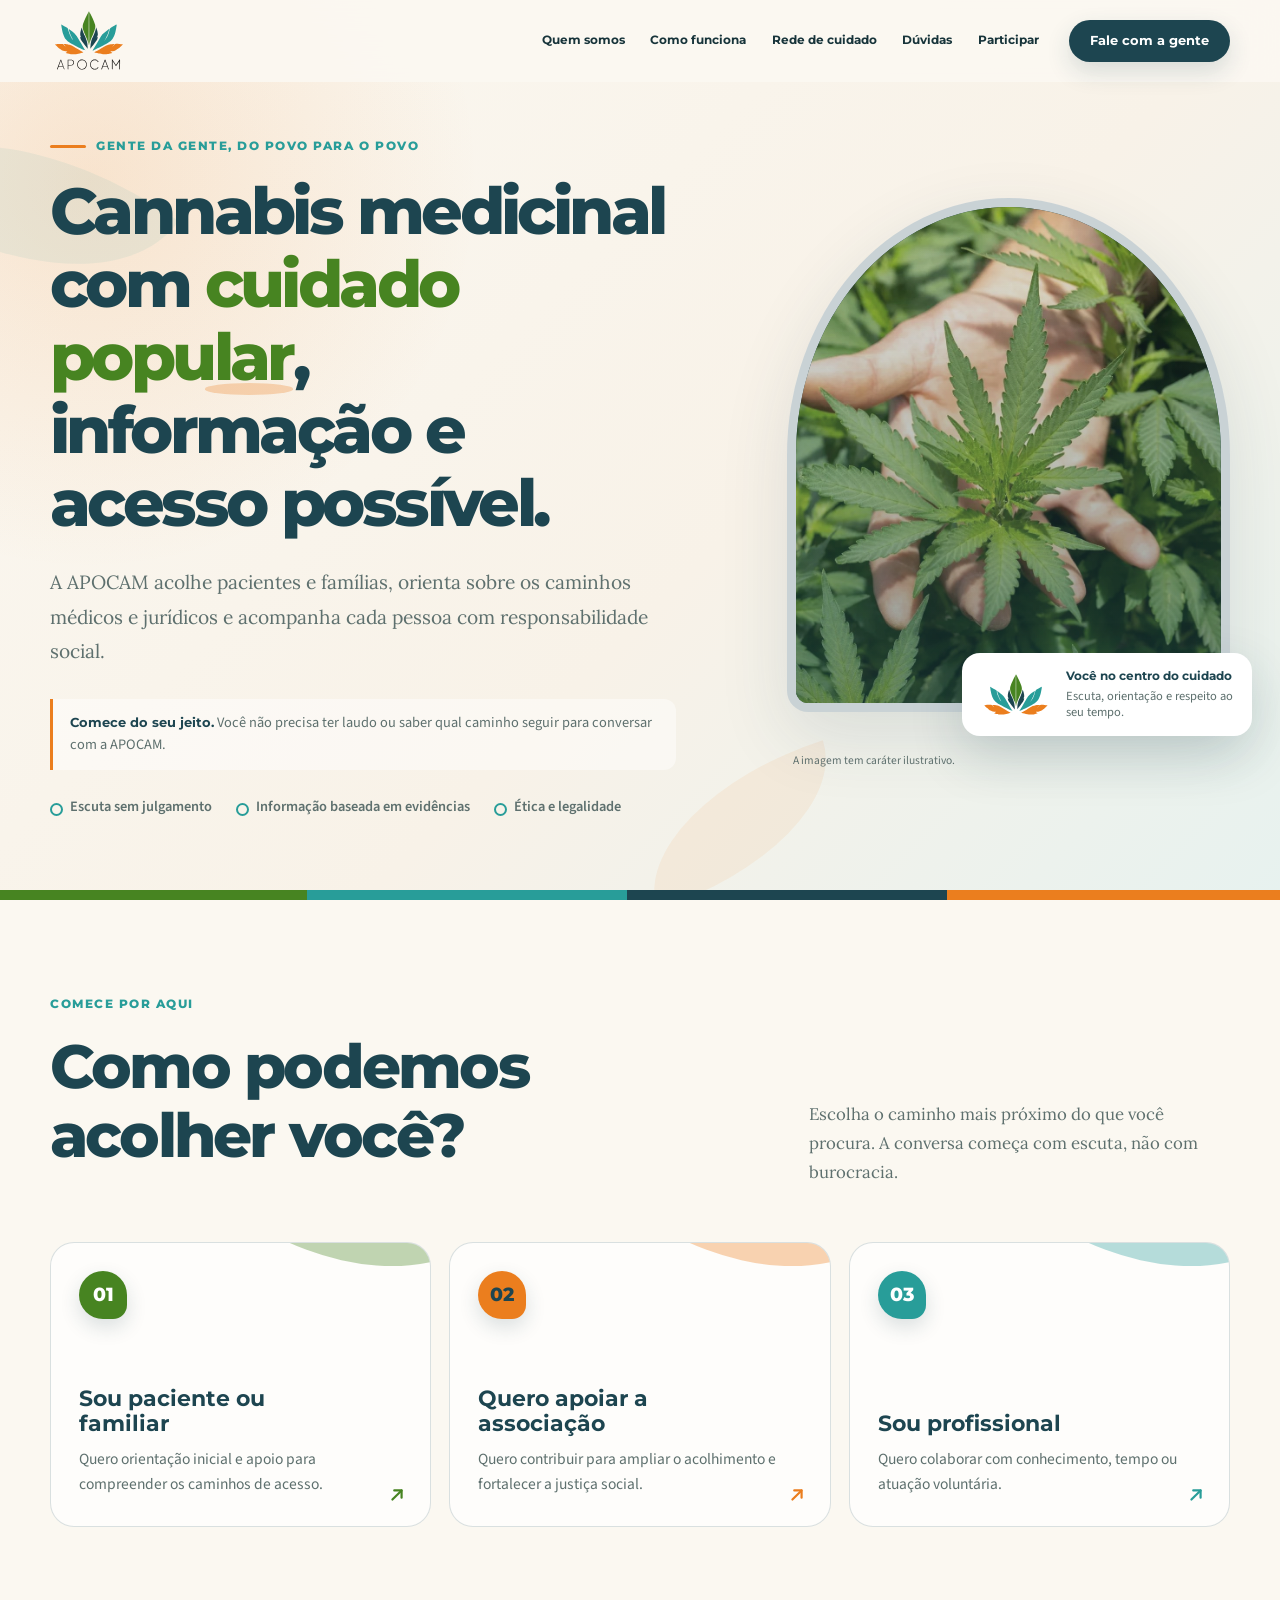
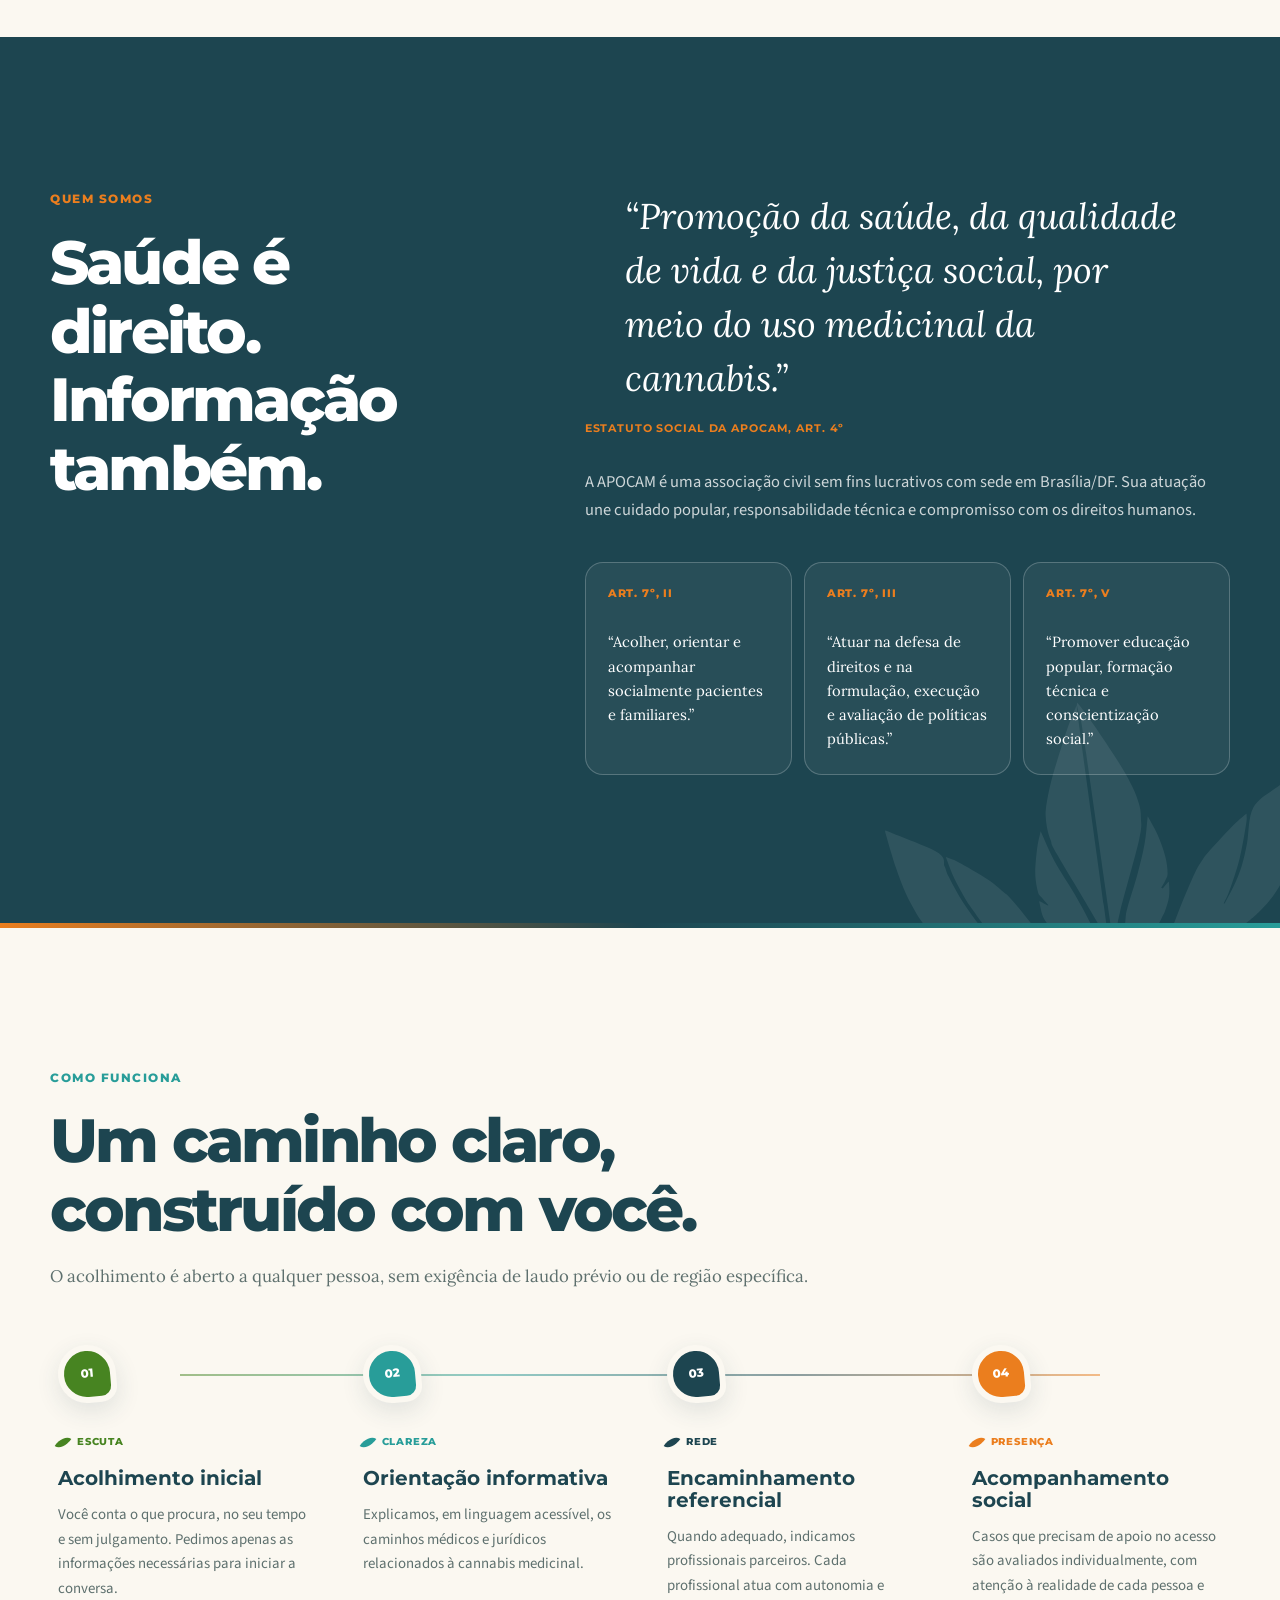
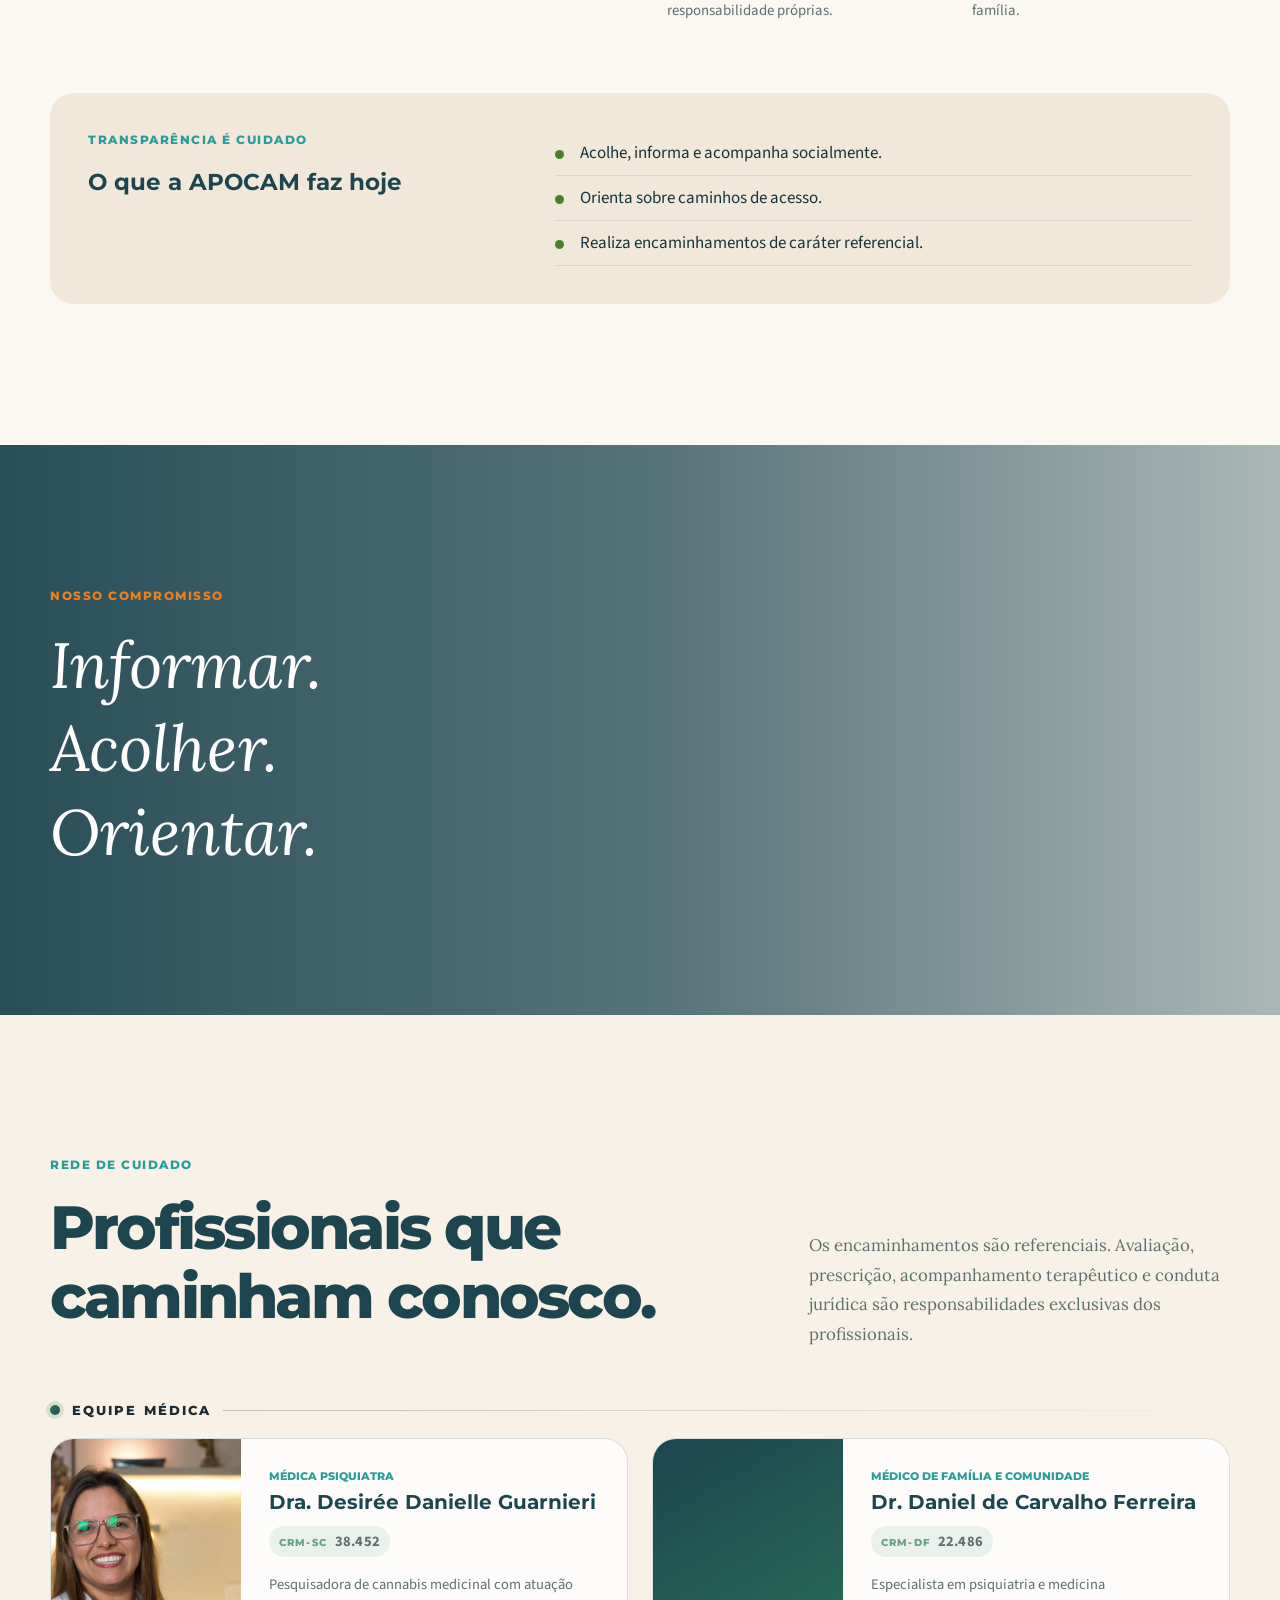
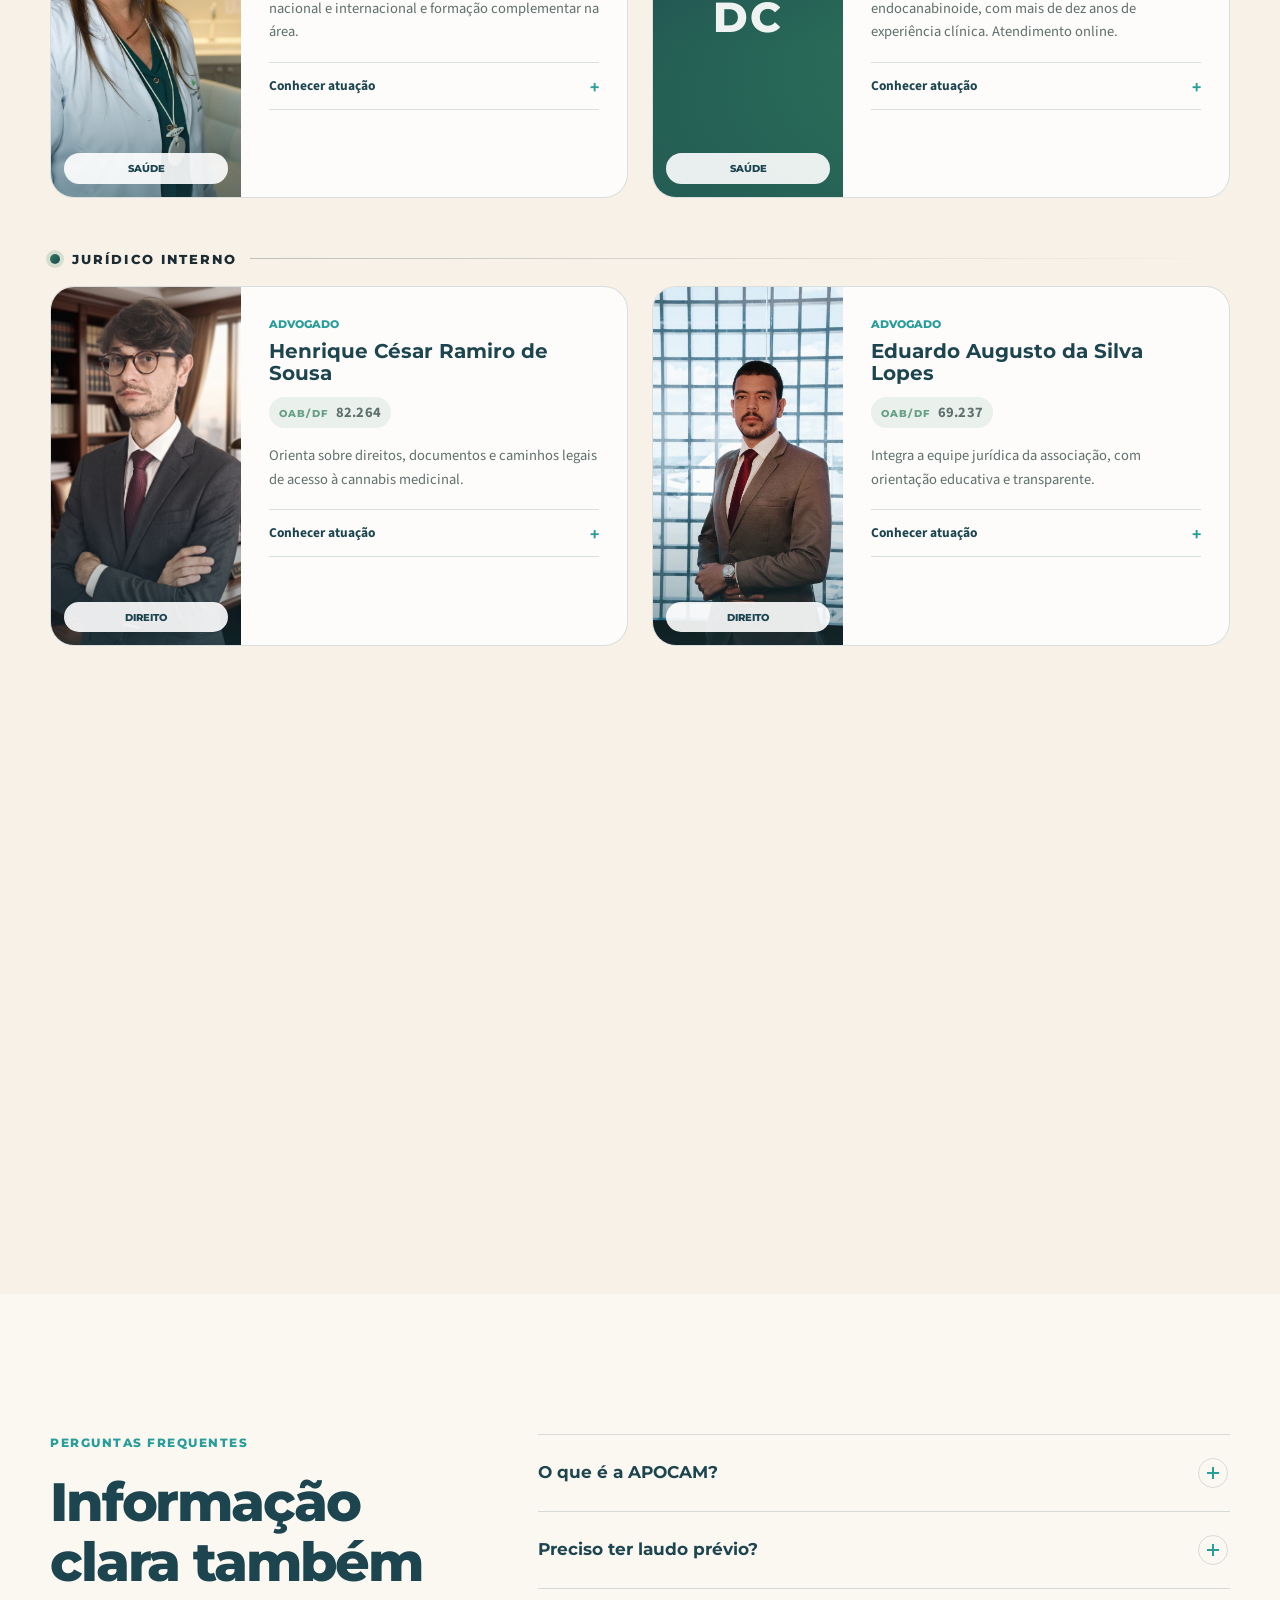
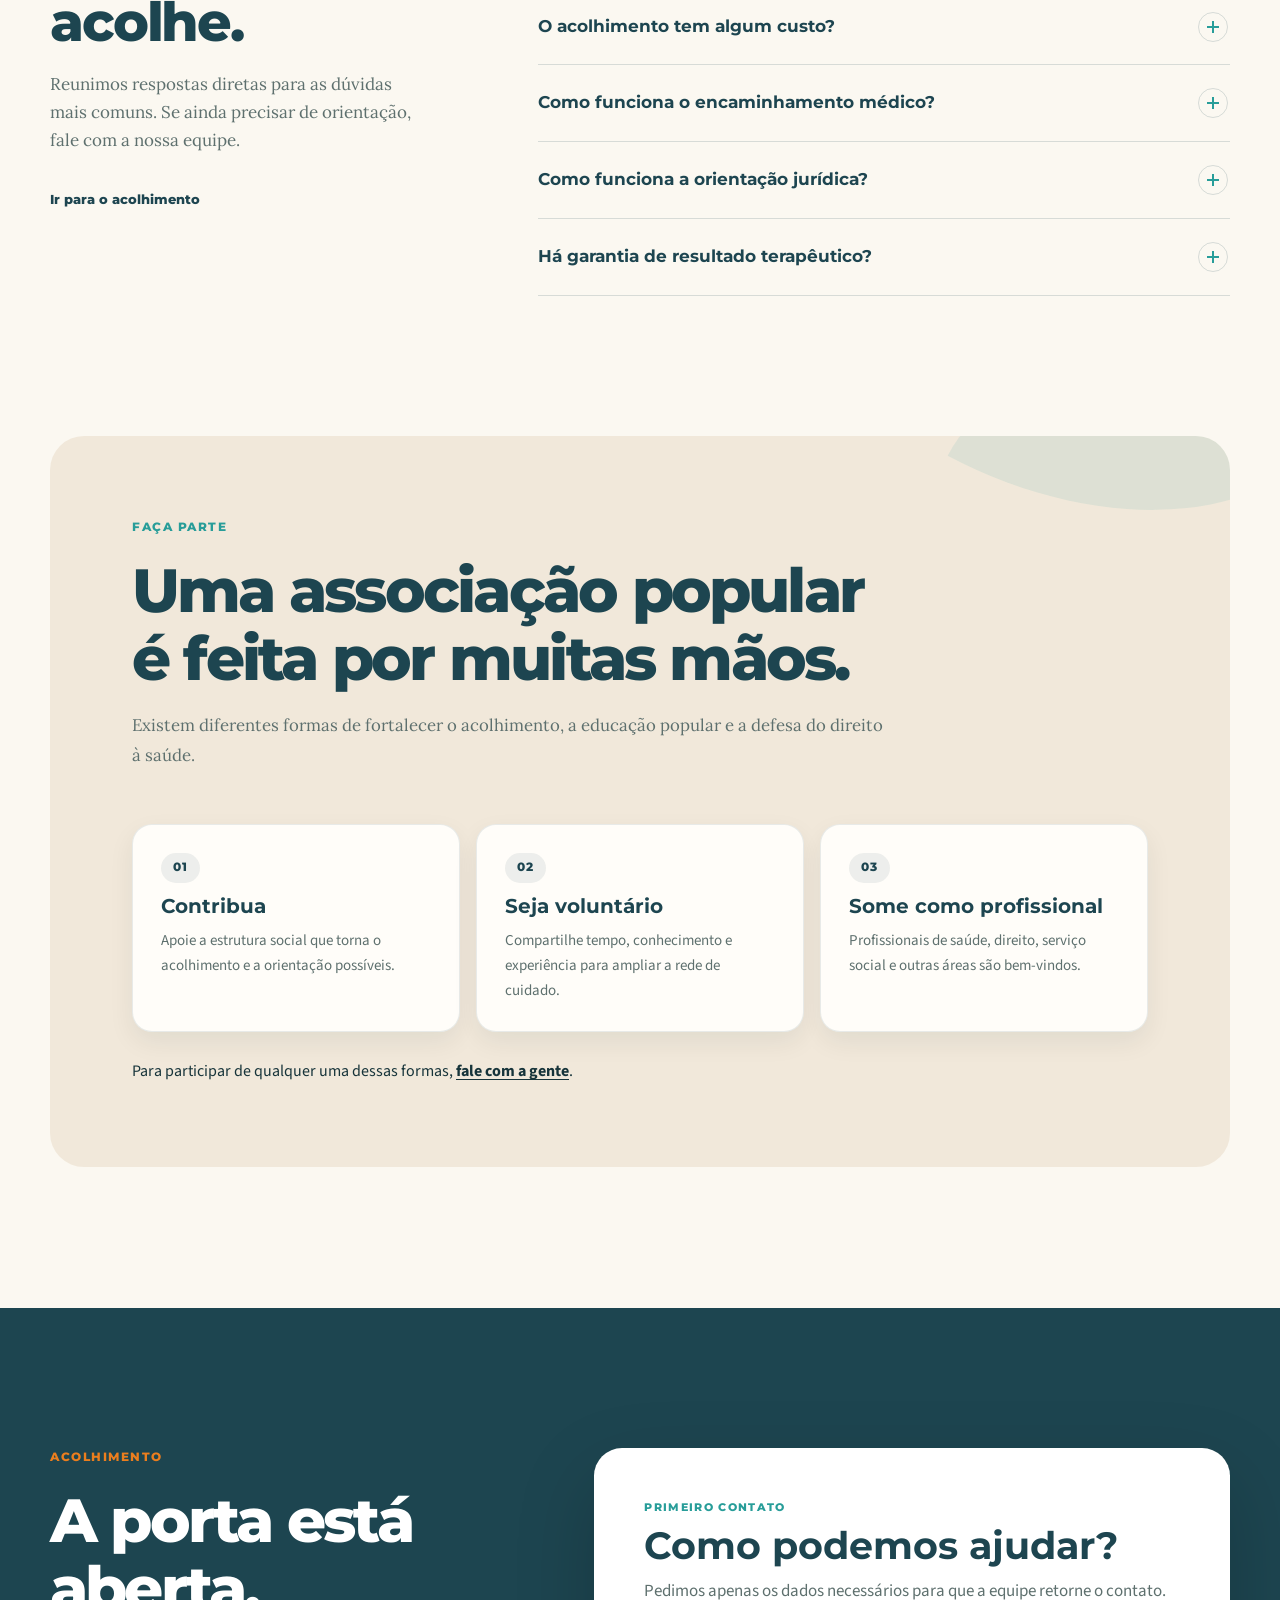
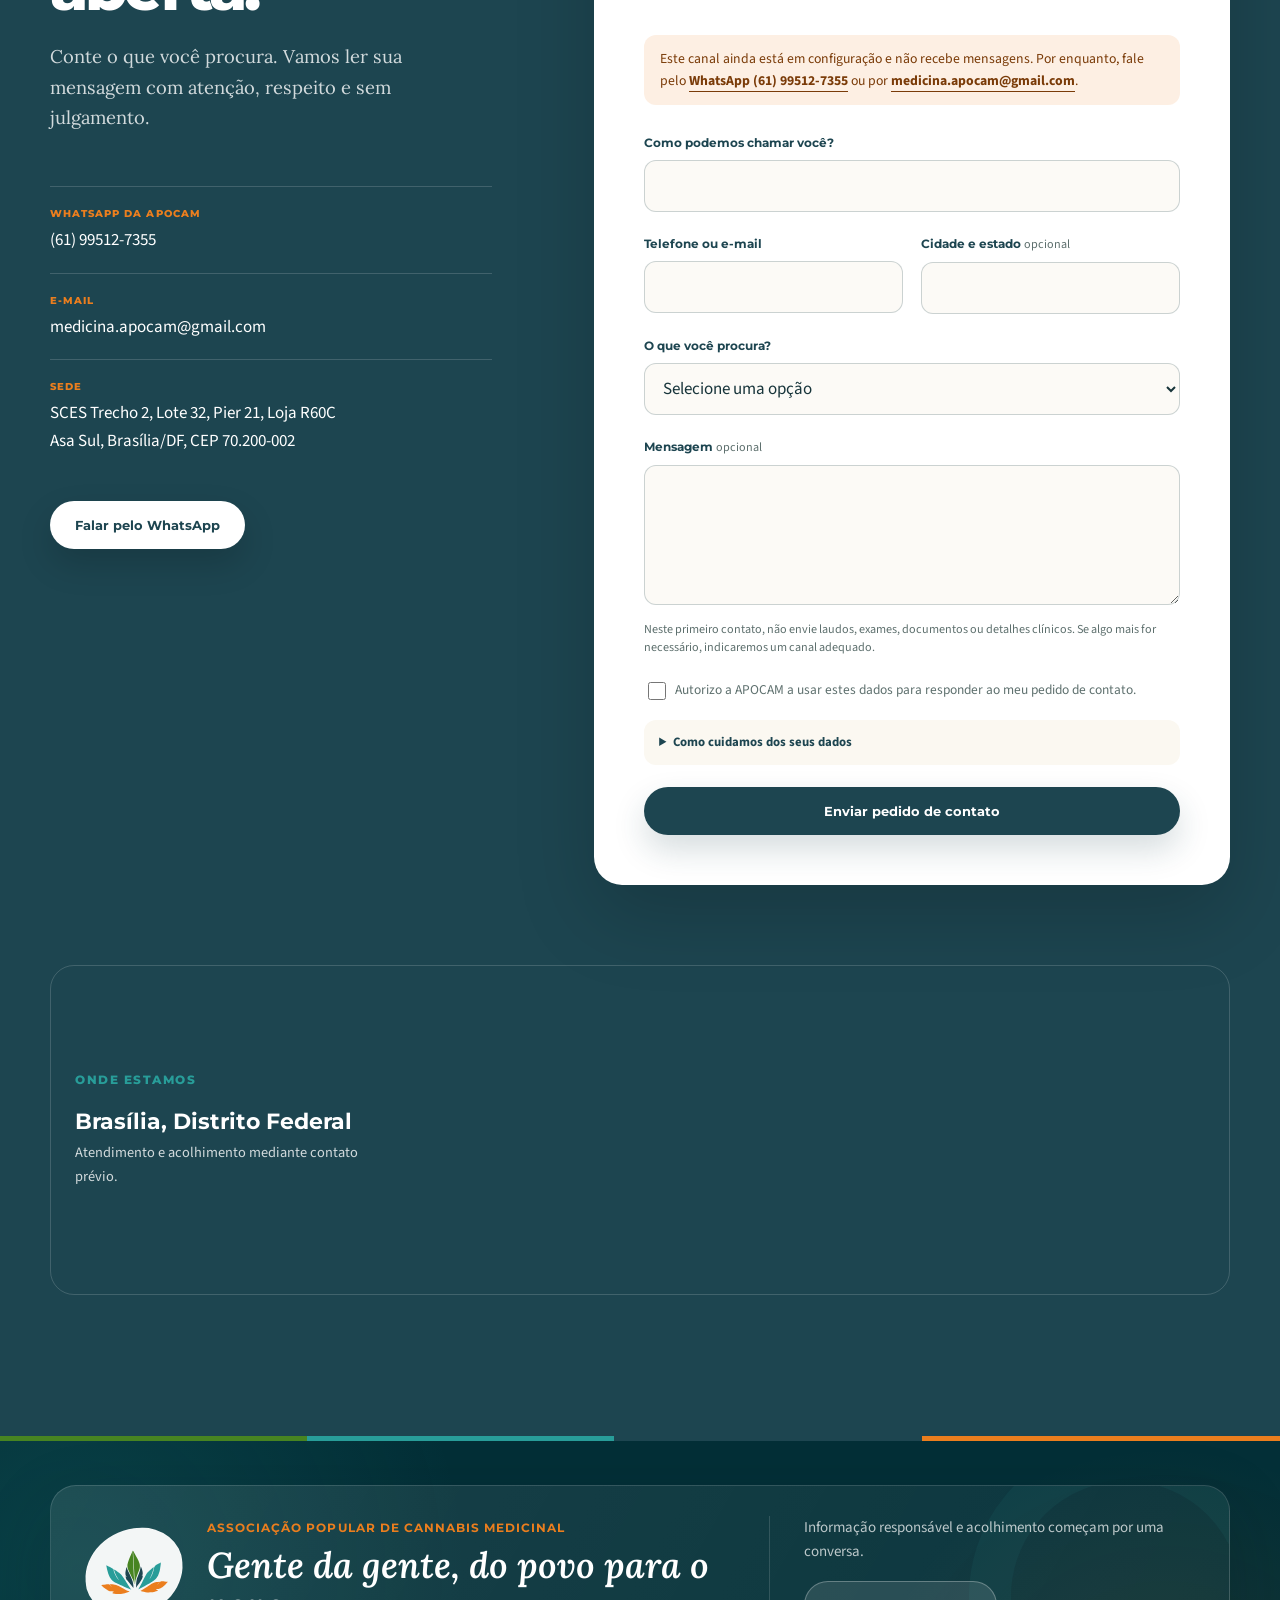
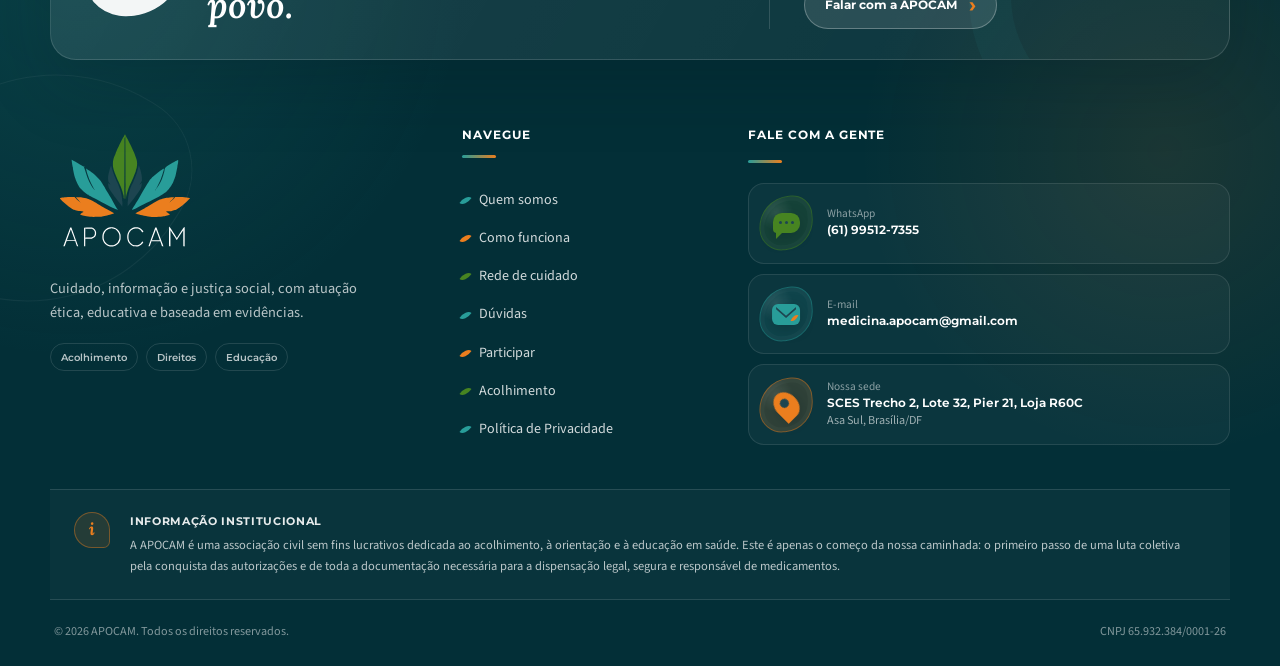
==== commit 07c747ec: "fix(hero): hero estourava a largura da janela em todo desktop O bloco 'hero de tela cheia' da reform" ====
--- a/index.html
+++ b/index.html
@@ -32,7 +32,7 @@
   <link rel="preconnect" href="https://fonts.googleapis.com">
   <link rel="preconnect" href="https://fonts.gstatic.com" crossorigin>
   <link href="https://fonts.googleapis.com/css2?family=Lora:ital,wght@0,400;0,500;0,600;1,400;1,500&family=Montserrat:wght@500;600;700;800&family=Source+Sans+3:wght@400;500;600;700&display=swap" rel="stylesheet">
-  <link rel="stylesheet" href="styles.css?v=16">
+  <link rel="stylesheet" href="styles.css?v=17">
 </head>
 
 <body>
@@ -623,6 +623,6 @@
     <a class="mobile-action-bar__primary" href="#acolhimento">Fale com a gente</a>
   </nav>
 
-  <script src="script.js?v=16" defer></script>
+  <script src="script.js?v=17" defer></script>
 </body>
 </html>
--- a/styles.css
+++ b/styles.css
@@ -3169,10 +3169,24 @@
     align-items: center;
   }
   .hero-grid {
-    width: 100%;
+    /* Largura de CONTAINER, nunca 100%: esta regra vem depois da .container
+       no arquivo e a atropela. Com 100% o grid ocupava a janela inteira em
+       todo desktop (texto colado na borda esquerda e selo vazando na direita,
+       visto em producao numa tela de 2545px em 04/ago). A formula e a mesma
+       da .container; num item de flex a margin-inline auto segue centrando. */
+    width: min(calc(100% - 40px), var(--container));
   }
   .hero-visual {
     min-height: min(560px, max(360px, calc(100svh - 240px)));
+  }
+}
+
+/* O selo avanca 22px sobre a foto (right: -22px). Ate 1224px de janela a
+   margem do container e de so 20px, entao esses 22px furavam a borda da
+   tela por 2px. Nessa faixa o selo fica rente a foto. */
+@media (min-width: 861px) and (max-width: 1224px) {
+  .hero-seal {
+    right: 0;
   }
 }
 
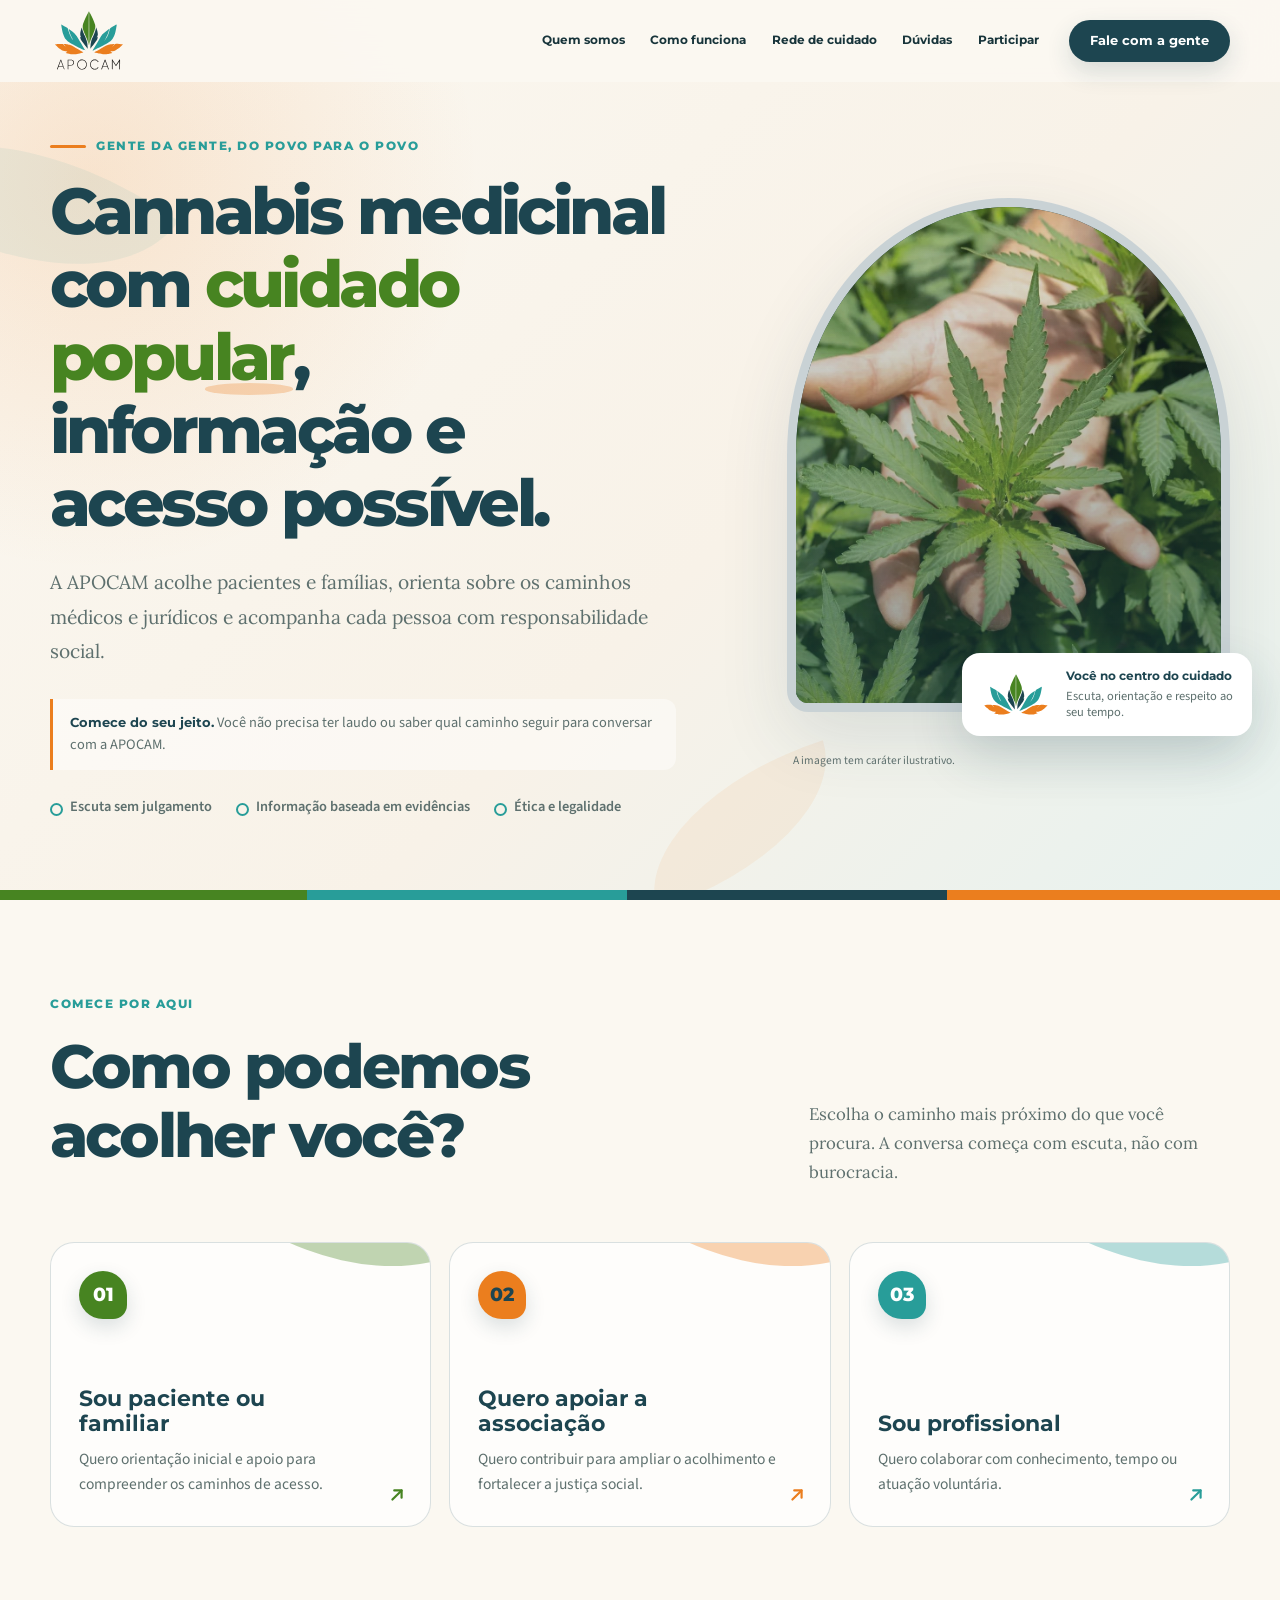
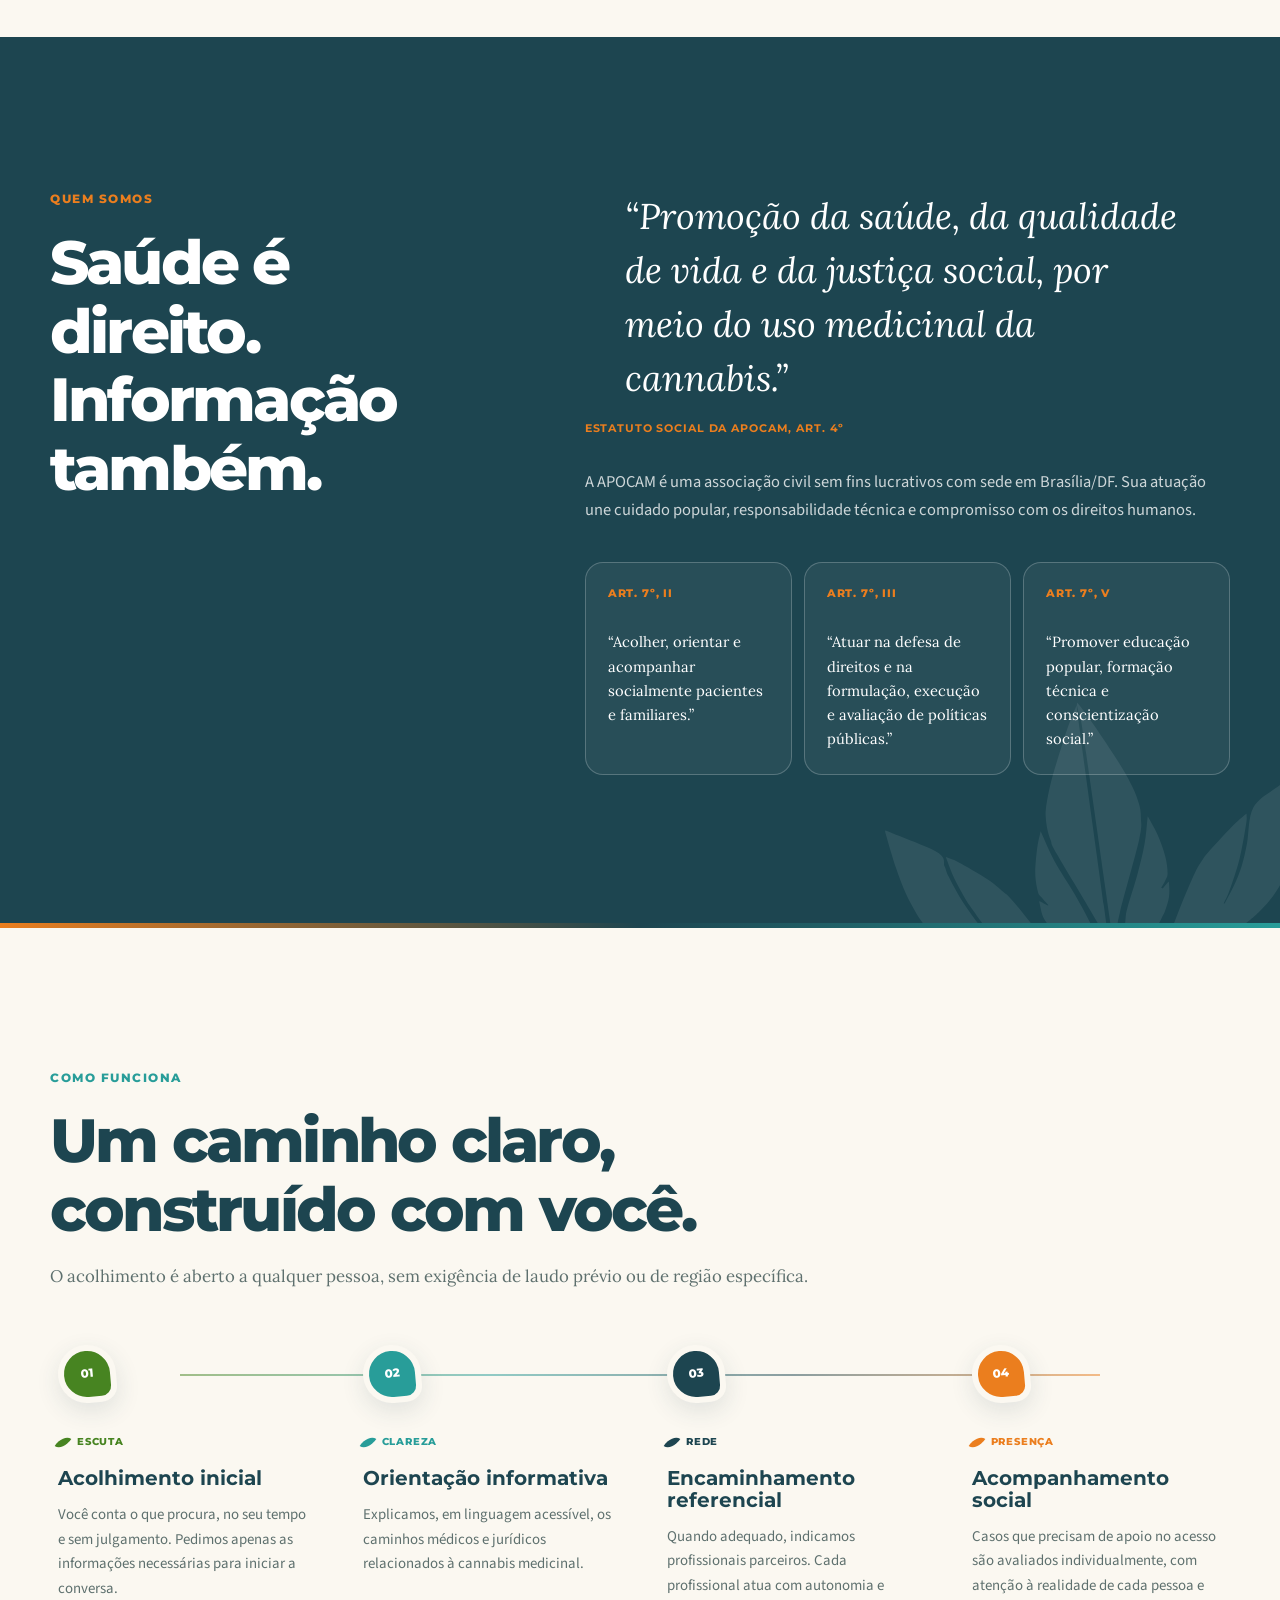
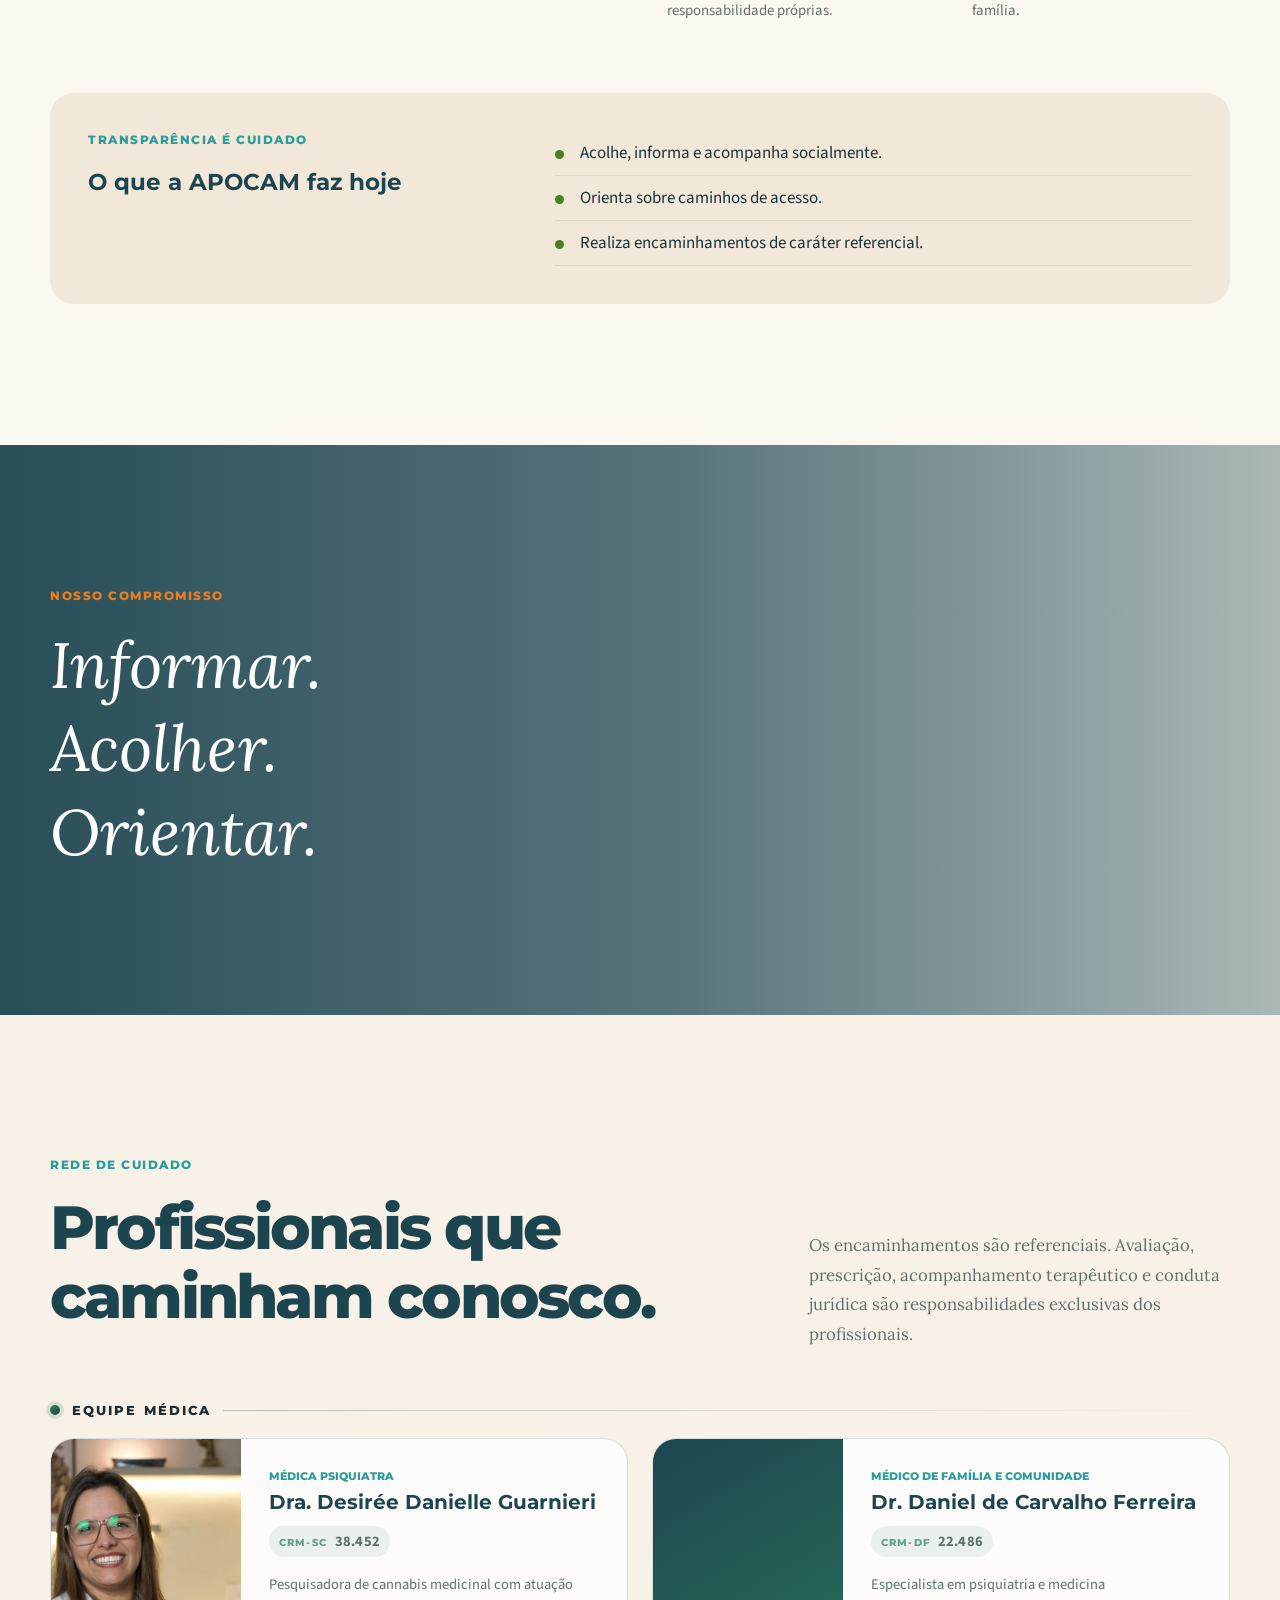
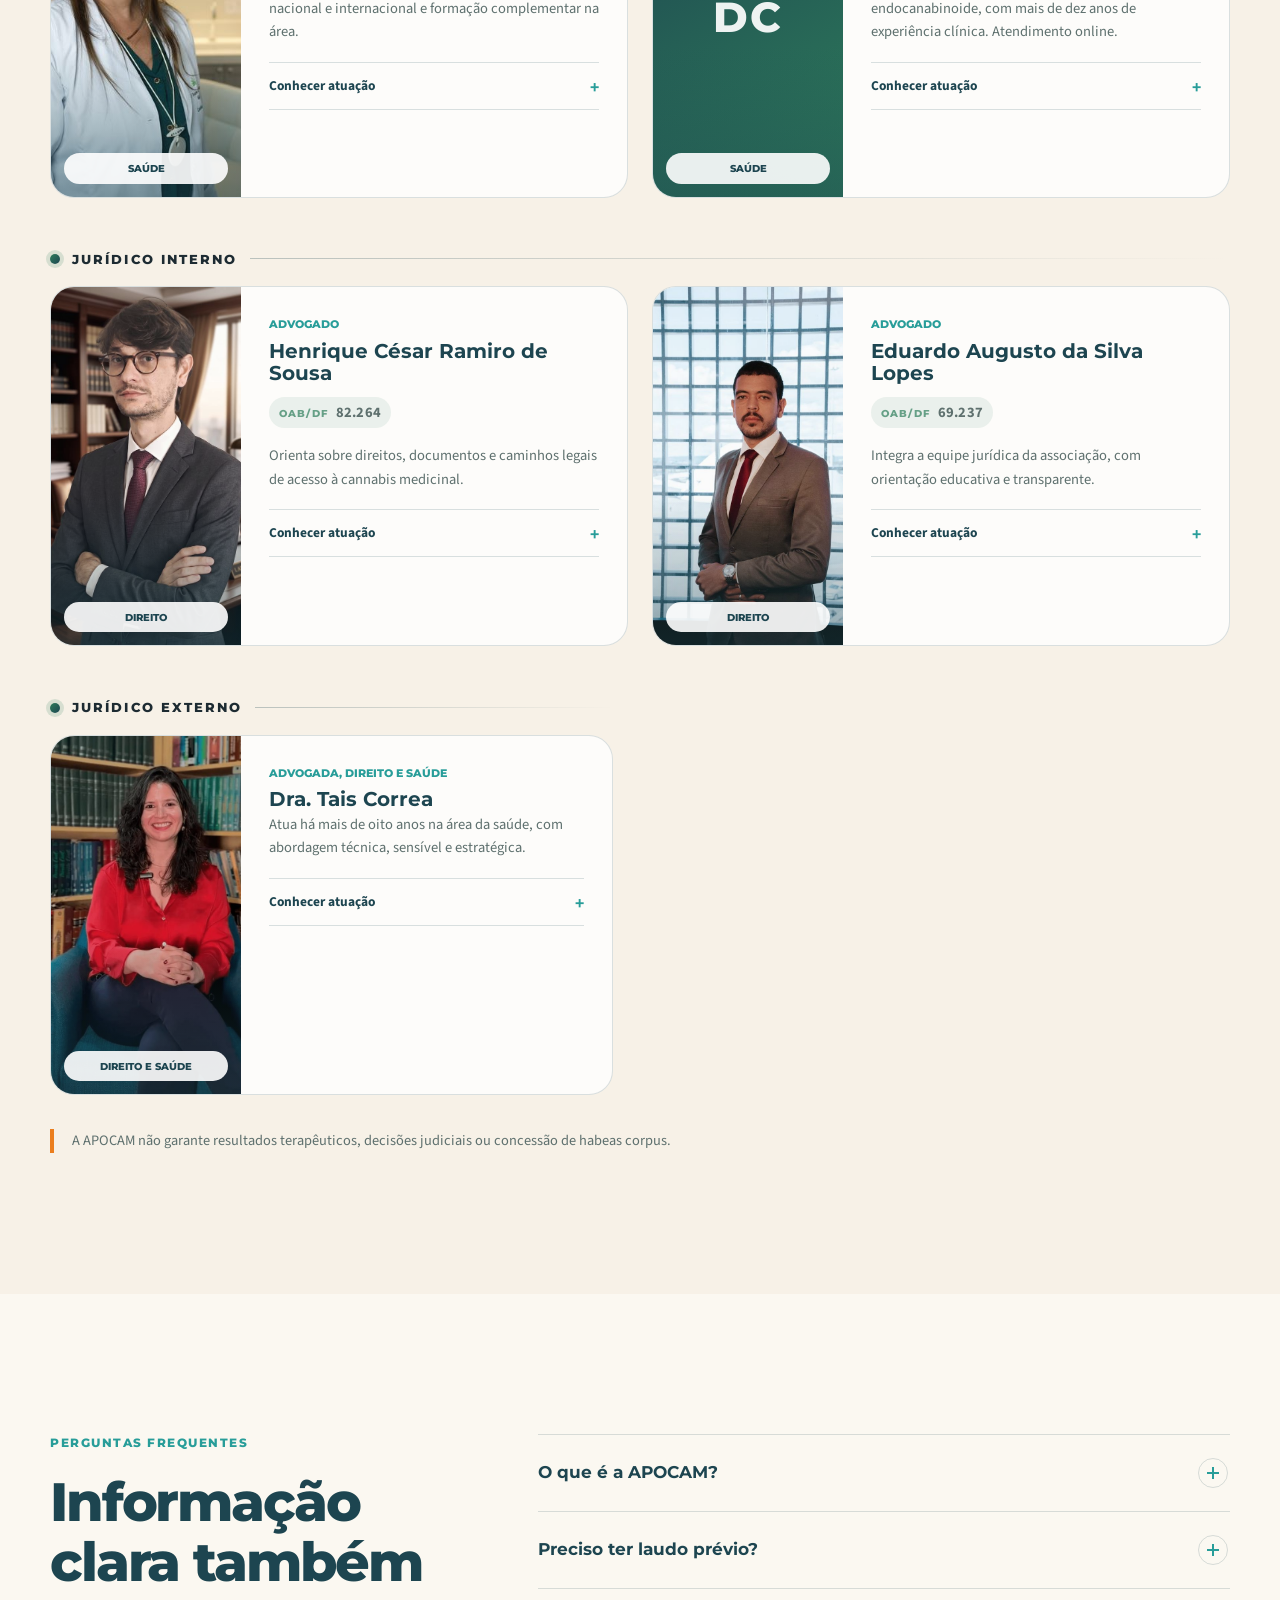
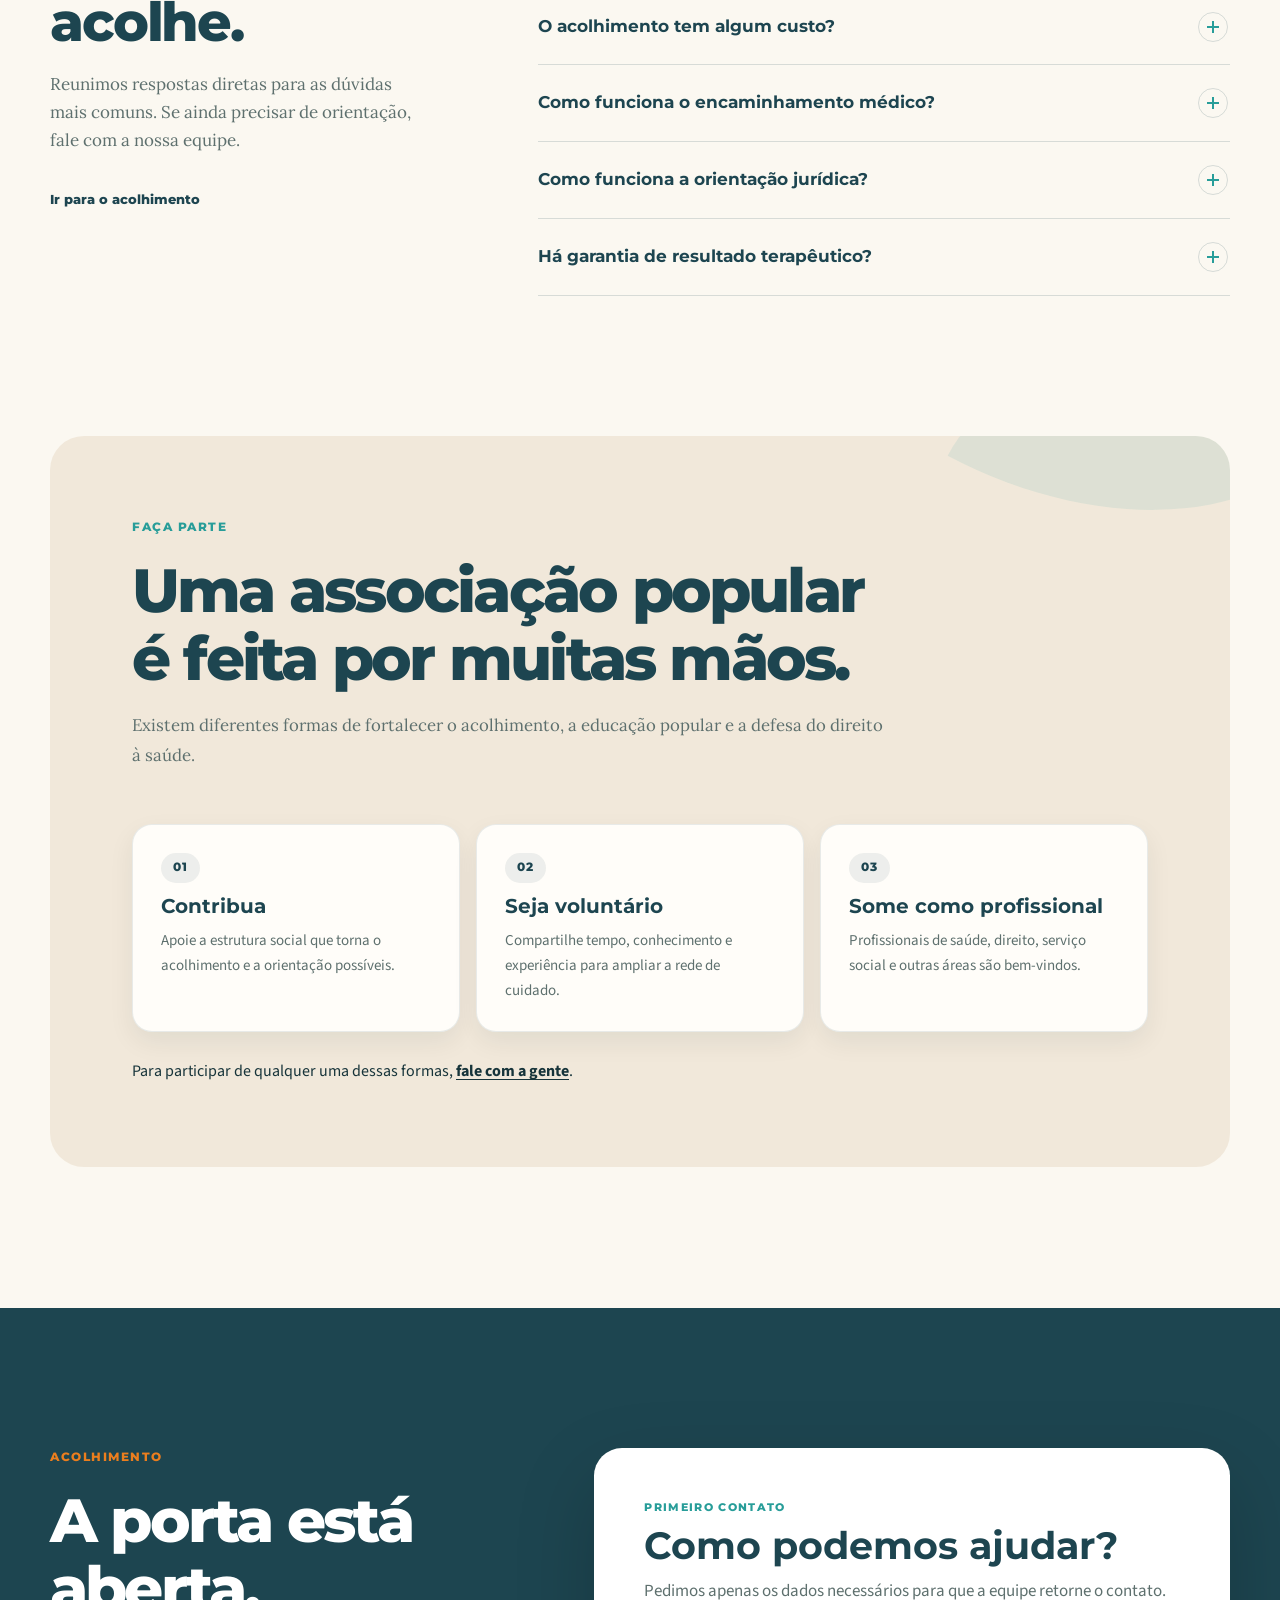
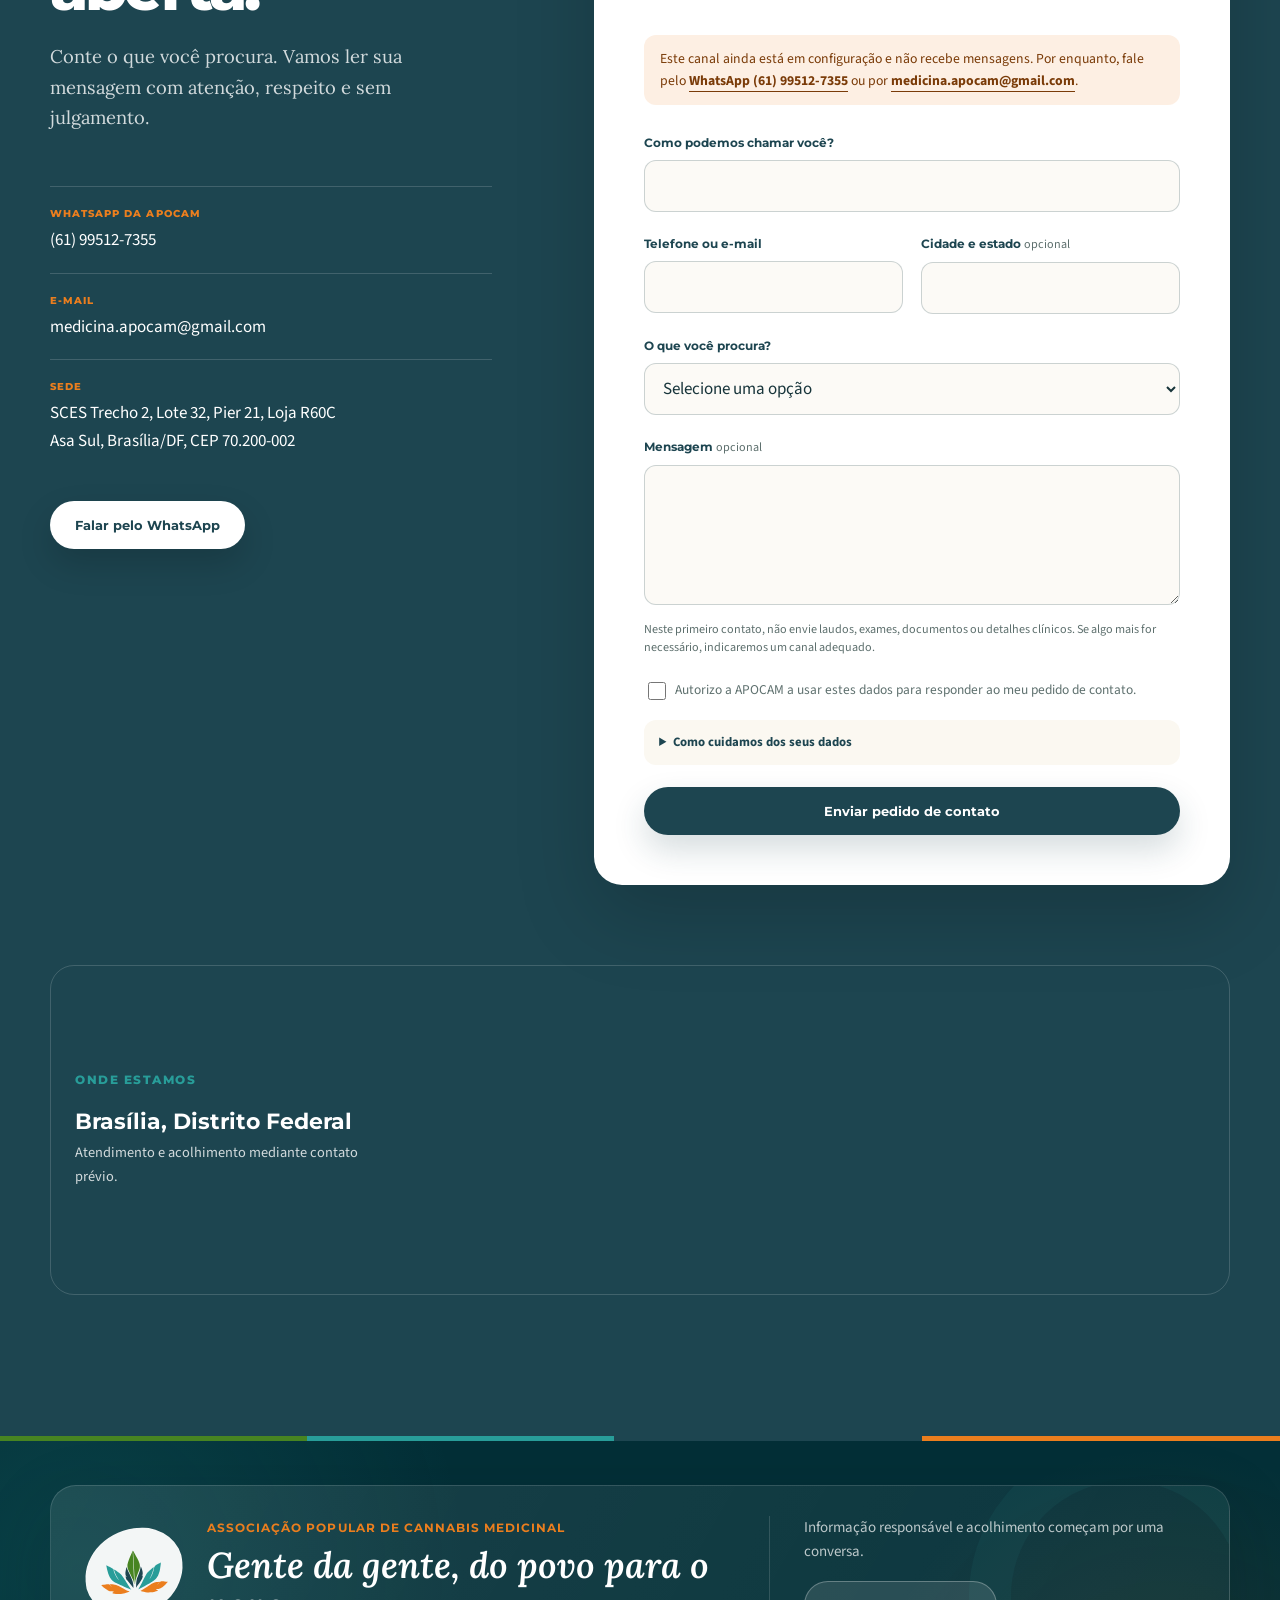
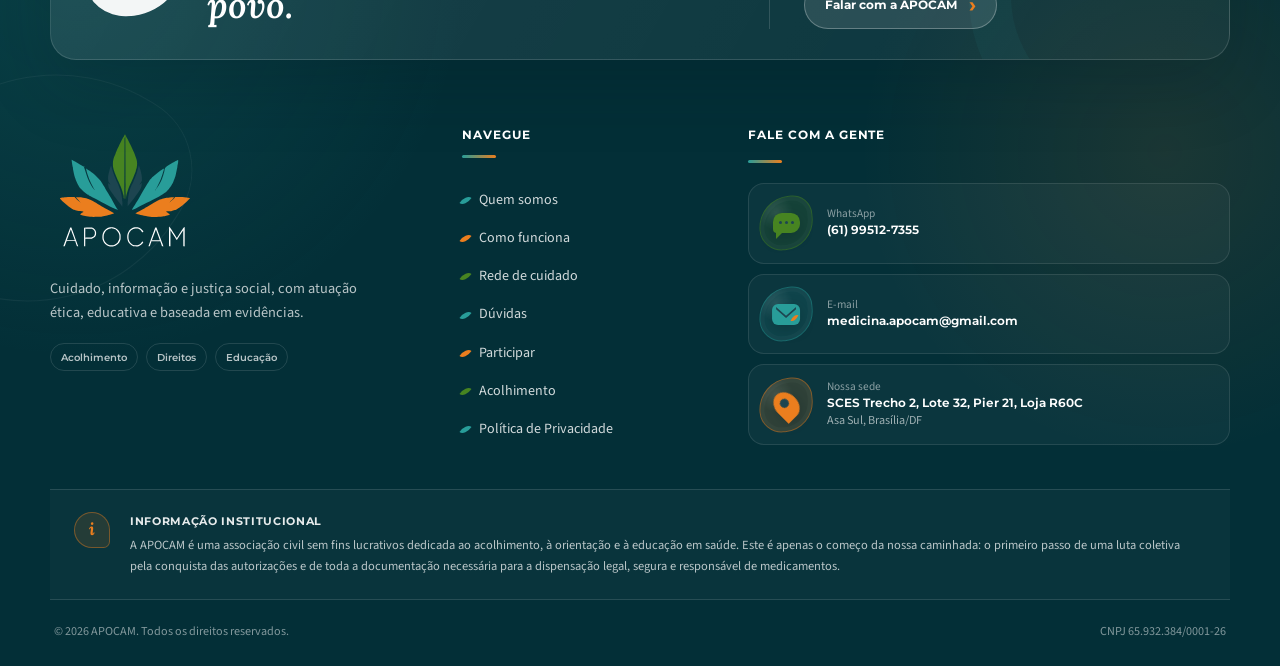
==== commit beb801fe: "fix(mobile): oito consertos da varredura em producao, todos com prova numerica Varredura completa (c" ====
--- a/index.html
+++ b/index.html
@@ -32,7 +32,7 @@
   <link rel="preconnect" href="https://fonts.googleapis.com">
   <link rel="preconnect" href="https://fonts.gstatic.com" crossorigin>
   <link href="https://fonts.googleapis.com/css2?family=Lora:ital,wght@0,400;0,500;0,600;1,400;1,500&family=Montserrat:wght@500;600;700;800&family=Source+Sans+3:wght@400;500;600;700&display=swap" rel="stylesheet">
-  <link rel="stylesheet" href="styles.css?v=17">
+  <link rel="stylesheet" href="styles.css?v=18">
 </head>
 
 <body>
@@ -251,7 +251,7 @@
             <div class="professional-grid">
               <article class="professional-card reveal">
                 <div class="professional-photo">
-                  <img src="assets/parceiros/dra-desiree-guarnieri.jpeg" alt="Dra. Desirée Danielle Guarnieri" loading="lazy" width="340" height="480">
+                  <img src="assets/parceiros/dra-desiree-guarnieri.jpeg" alt="Dra. Desirée Danielle Guarnieri" loading="lazy" width="720" height="480">
                   <span>Saúde</span>
                 </div>
                 <div class="professional-body">
@@ -292,7 +292,7 @@
             <div class="professional-grid">
               <article class="professional-card reveal">
                 <div class="professional-photo">
-                  <img src="assets/parceiros/henrique-cesar-ramiro.jpeg" alt="Henrique César Ramiro de Sousa" loading="lazy" width="340" height="425">
+                  <img src="assets/parceiros/henrique-cesar-ramiro.jpeg" alt="Henrique César Ramiro de Sousa" loading="lazy" width="720" height="961">
                   <span>Direito</span>
                 </div>
                 <div class="professional-body">
@@ -309,7 +309,7 @@
 
               <article class="professional-card reveal">
                 <div class="professional-photo">
-                  <img src="assets/parceiros/eduardo-augusto-lopes.jpeg" alt="Eduardo Augusto da Silva Lopes" loading="lazy" width="340" height="425">
+                  <img src="assets/parceiros/eduardo-augusto-lopes.jpeg" alt="Eduardo Augusto da Silva Lopes" loading="lazy" width="715" height="1080">
                   <span>Direito</span>
                 </div>
                 <div class="professional-body">
@@ -331,7 +331,7 @@
             <div class="professional-grid">
               <article class="professional-card reveal">
                 <div class="professional-photo">
-                  <img src="assets/parceiros/dra-tais-correa.jpeg" alt="Dra. Tais Correa" loading="lazy" width="340" height="480">
+                  <img src="assets/parceiros/dra-tais-correa.jpeg" alt="Dra. Tais Correa" loading="lazy" width="720" height="907">
                   <span>Direito e saúde</span>
                 </div>
                 <div class="professional-body">
@@ -623,6 +623,6 @@
     <a class="mobile-action-bar__primary" href="#acolhimento">Fale com a gente</a>
   </nav>
 
-  <script src="script.js?v=17" defer></script>
+  <script src="script.js?v=18" defer></script>
 </body>
 </html>
--- a/styles.css
+++ b/styles.css
@@ -2173,12 +2173,18 @@
     overscroll-behavior: contain;
     padding: 34px 30px;
     background: var(--paper);
+    /* Fechado, o painel fica fora da tela mas os links continuavam na ordem do
+       Tab: cinco toques de teclado com o foco invisivel. visibility hidden tira
+       os links do foco; o atraso de 300ms na volta preserva a animacao. */
+    visibility: hidden;
     transform: translateX(100%);
-    transition: transform 300ms var(--ease);
+    transition: transform 300ms var(--ease), visibility 0s 300ms;
   }
 
   .nav-links.is-open {
+    visibility: visible;
     transform: translateX(0);
+    transition: transform 300ms var(--ease), visibility 0s;
   }
 
   .nav-links a {
@@ -2387,7 +2393,9 @@
     left: 15px;
     z-index: 90;
     display: grid;
-    grid-template-columns: minmax(0, 0.85fr) minmax(0, 1.15fr);
+    /* Uma coluna: o grid de duas era de quando havia dois botoes; com um so,
+       sobrava uma faixa creme vazia de 59% da barra, com cara de UI quebrada. */
+    grid-template-columns: minmax(0, 1fr);
     gap: 8px;
     padding: 7px;
     border: 1px solid rgba(29, 69, 80, 0.15);
@@ -2396,15 +2404,20 @@
     box-shadow: 0 18px 48px rgba(0, 43, 51, 0.22);
     opacity: 0;
     pointer-events: none;
+    /* visibility tira o botao invisivel da ordem do Tab; o atraso de 280ms na
+       volta preserva a animacao de saida antes de sumir de vez. */
+    visibility: hidden;
     transform: translateY(calc(100% + 30px));
     backdrop-filter: blur(16px);
-    transition: opacity 240ms ease, transform 280ms var(--ease);
+    transition: opacity 240ms ease, transform 280ms var(--ease), visibility 0s 280ms;
   }
 
   .mobile-action-bar.is-visible {
     opacity: 1;
     pointer-events: auto;
+    visibility: visible;
     transform: translateY(0);
+    transition: opacity 240ms ease, transform 280ms var(--ease), visibility 0s;
   }
 
   .mobile-action-bar a {
@@ -2434,6 +2447,7 @@
   .menu-open .mobile-action-bar {
     opacity: 0;
     pointer-events: none;
+    visibility: hidden;
     transform: translateY(calc(100% + 30px));
   }
 
@@ -2722,6 +2736,13 @@
   }
   .manifesto {
     padding: 56px 0;
+  }
+  /* Pagina cujo main COMECA num manifesto (a Politica de Privacidade): o header
+     fixo tem 72px e os 56px de cima nao bastam, o rotulo de abertura ficava
+     permanentemente escondido atras da barra. A home nao passa por aqui, porque
+     o primeiro filho do main dela e o hero. */
+  main > .manifesto:first-child {
+    padding-top: calc(var(--header) + 34px);
   }
   .statute-grid {
     gap: 12px;
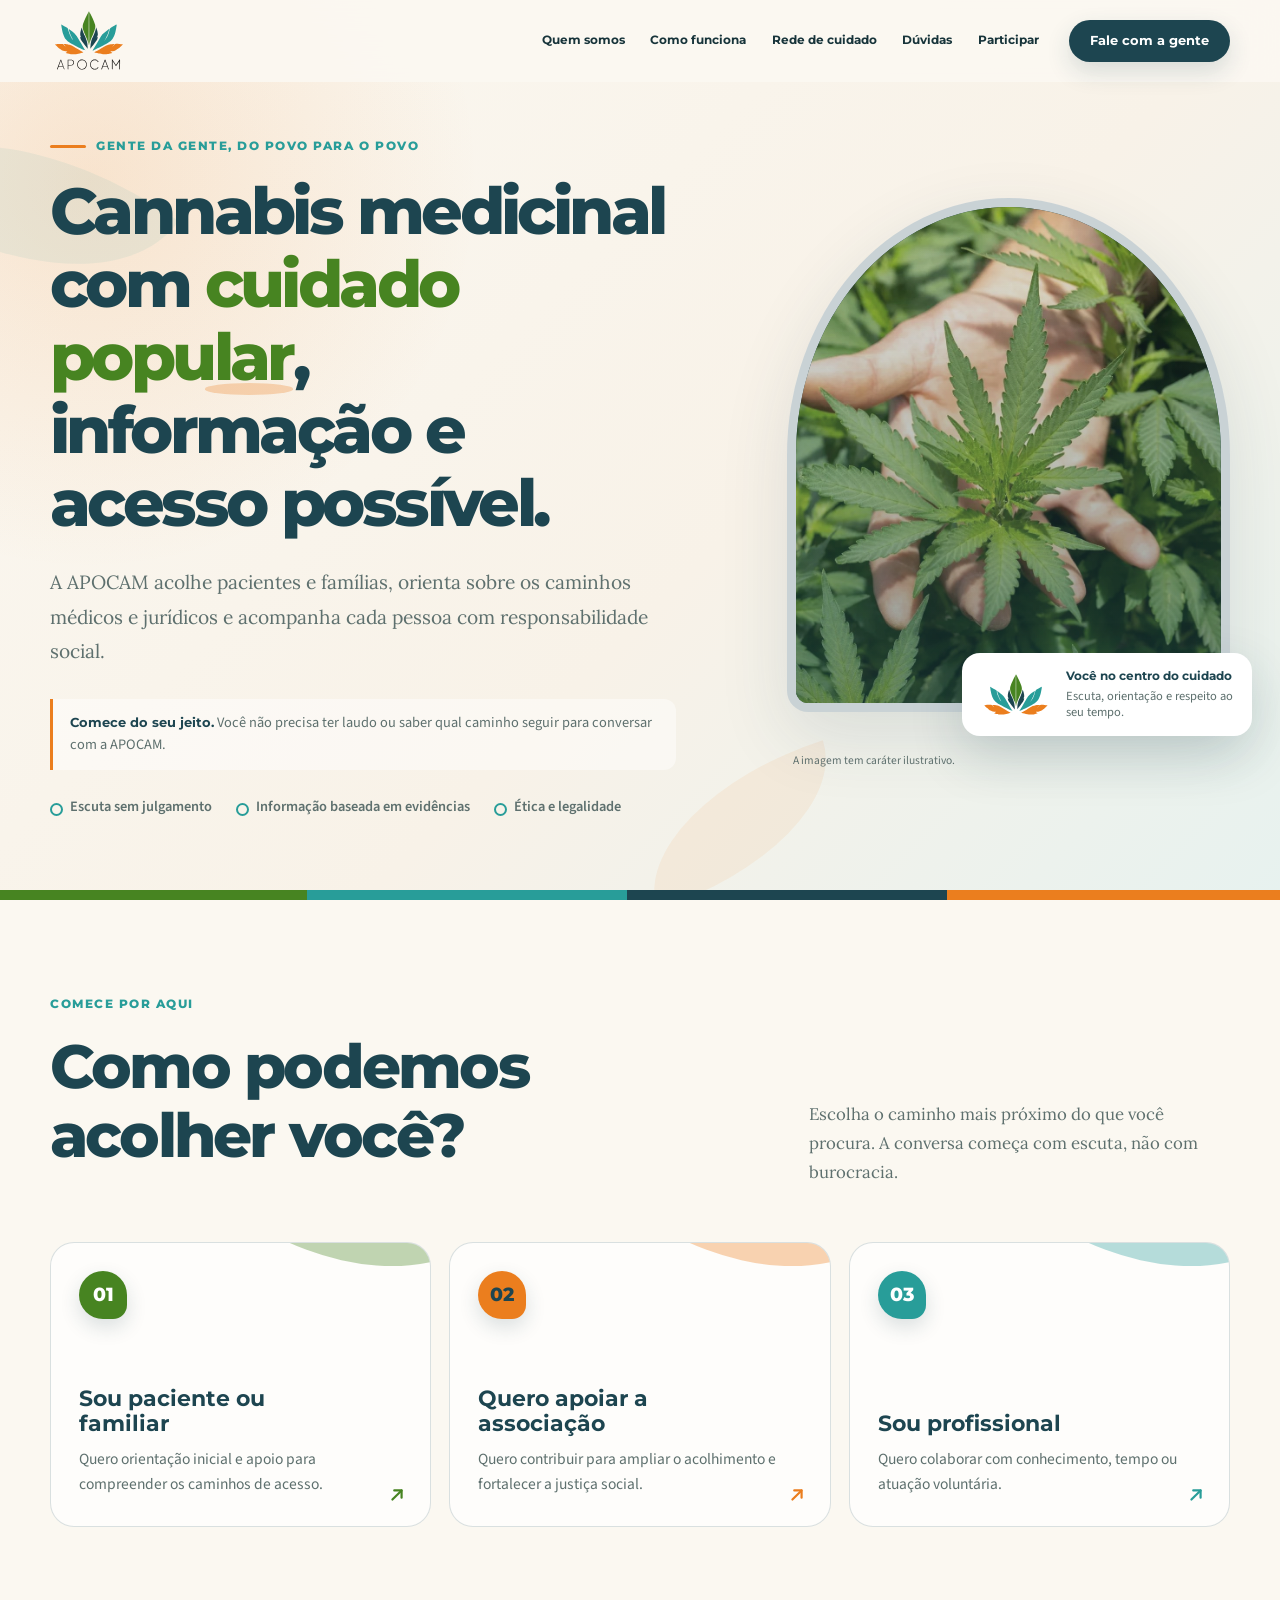
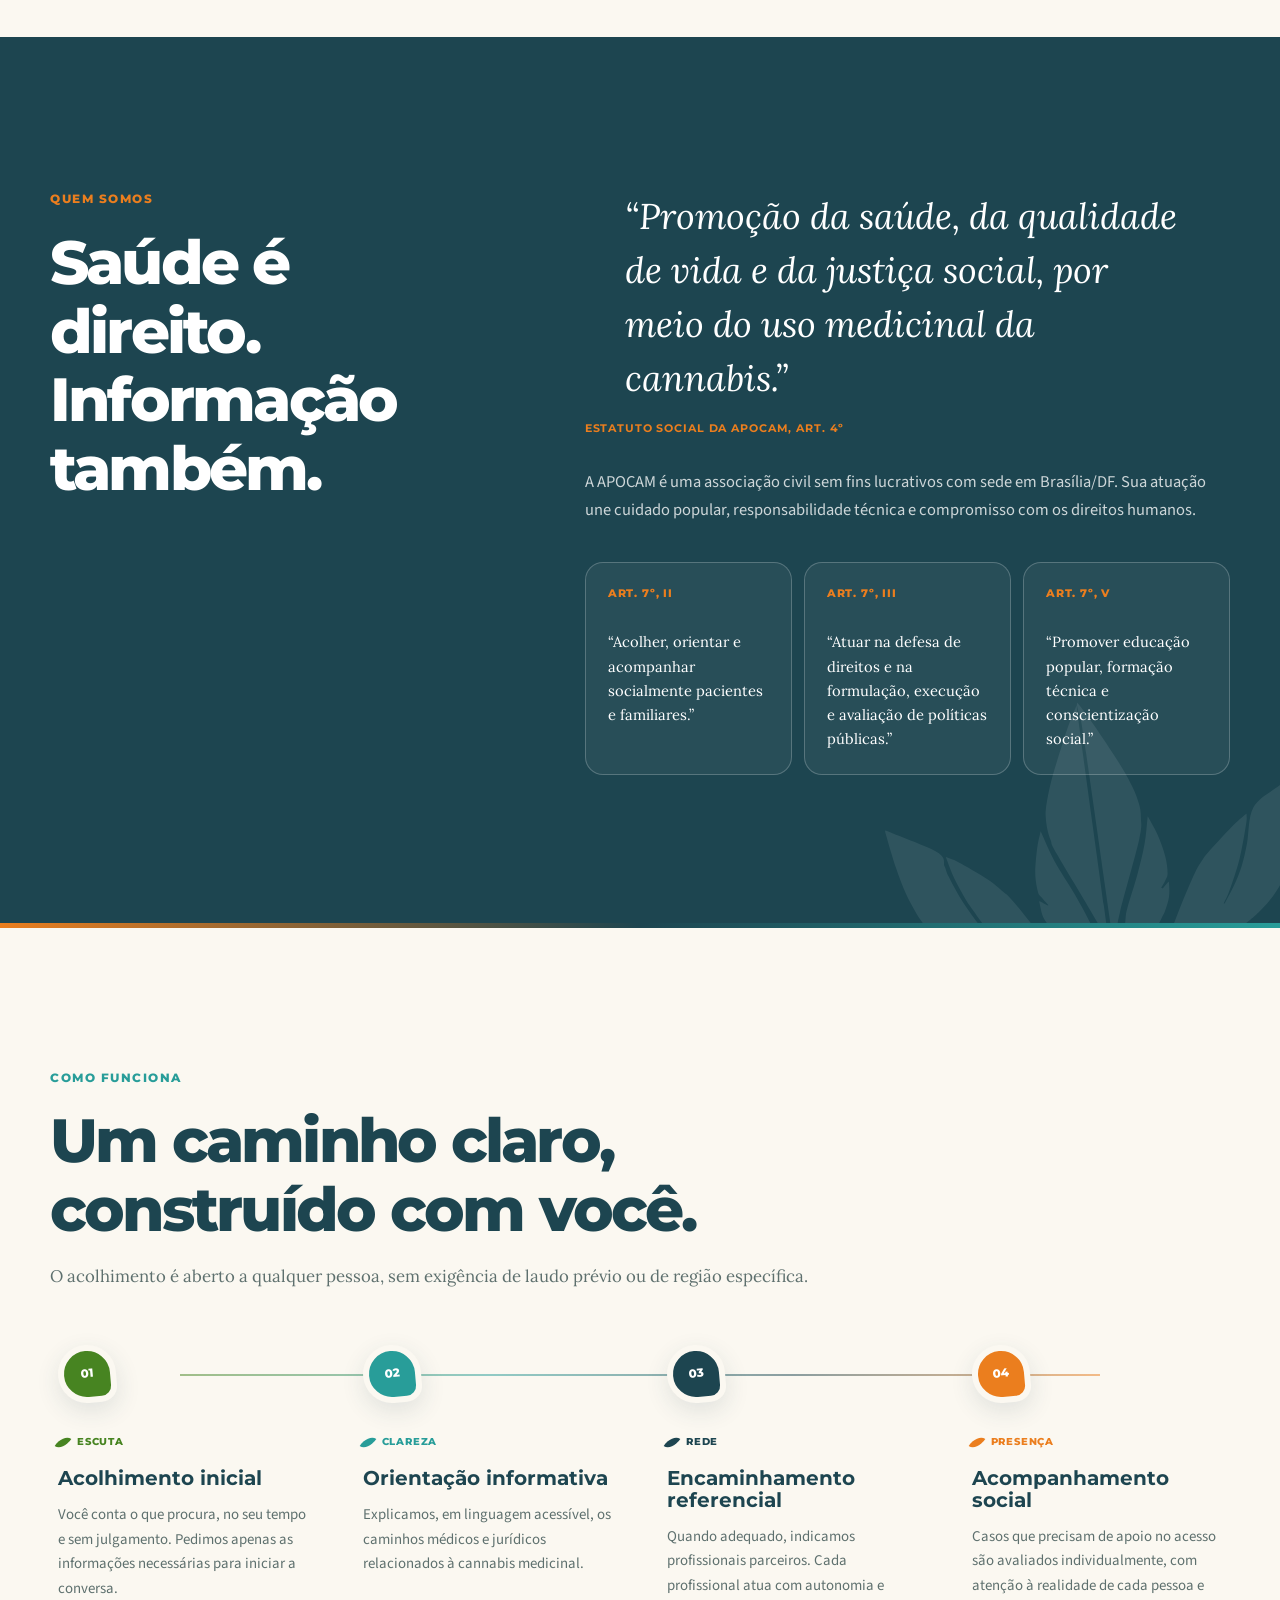
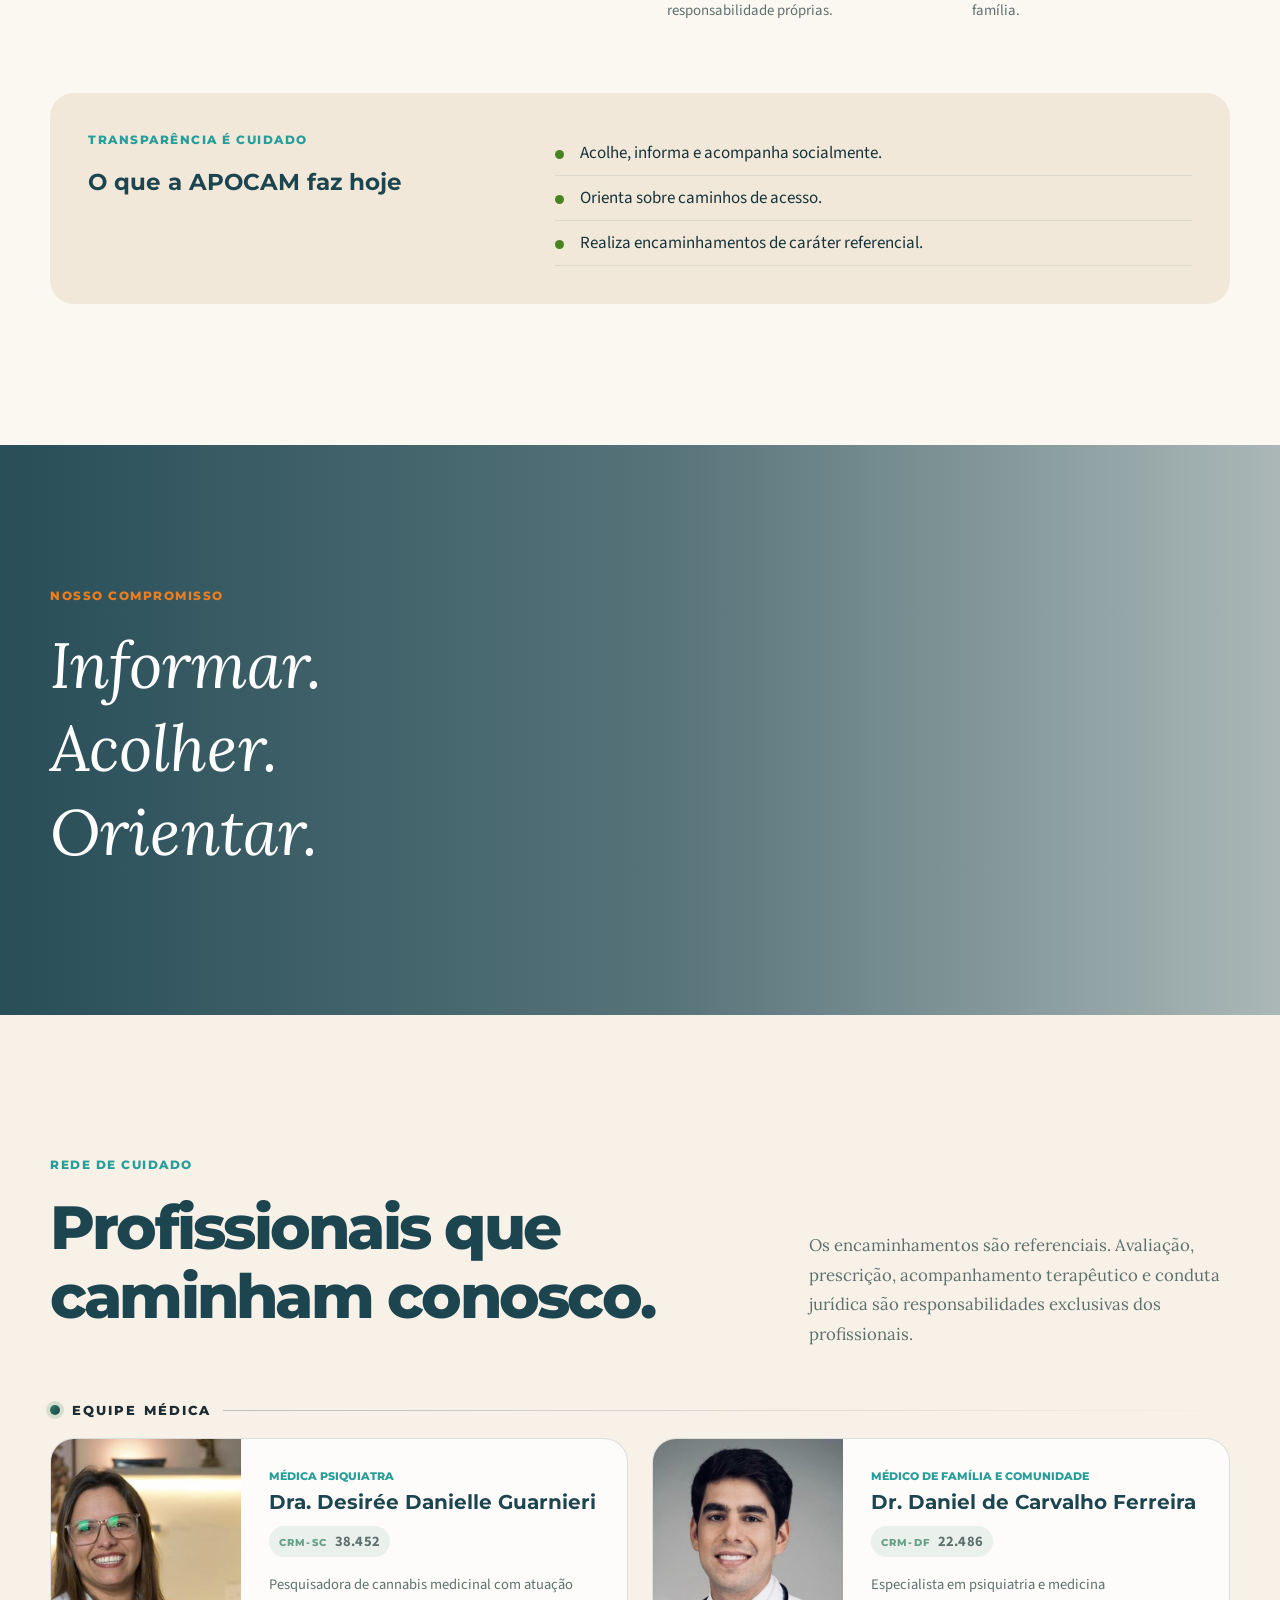
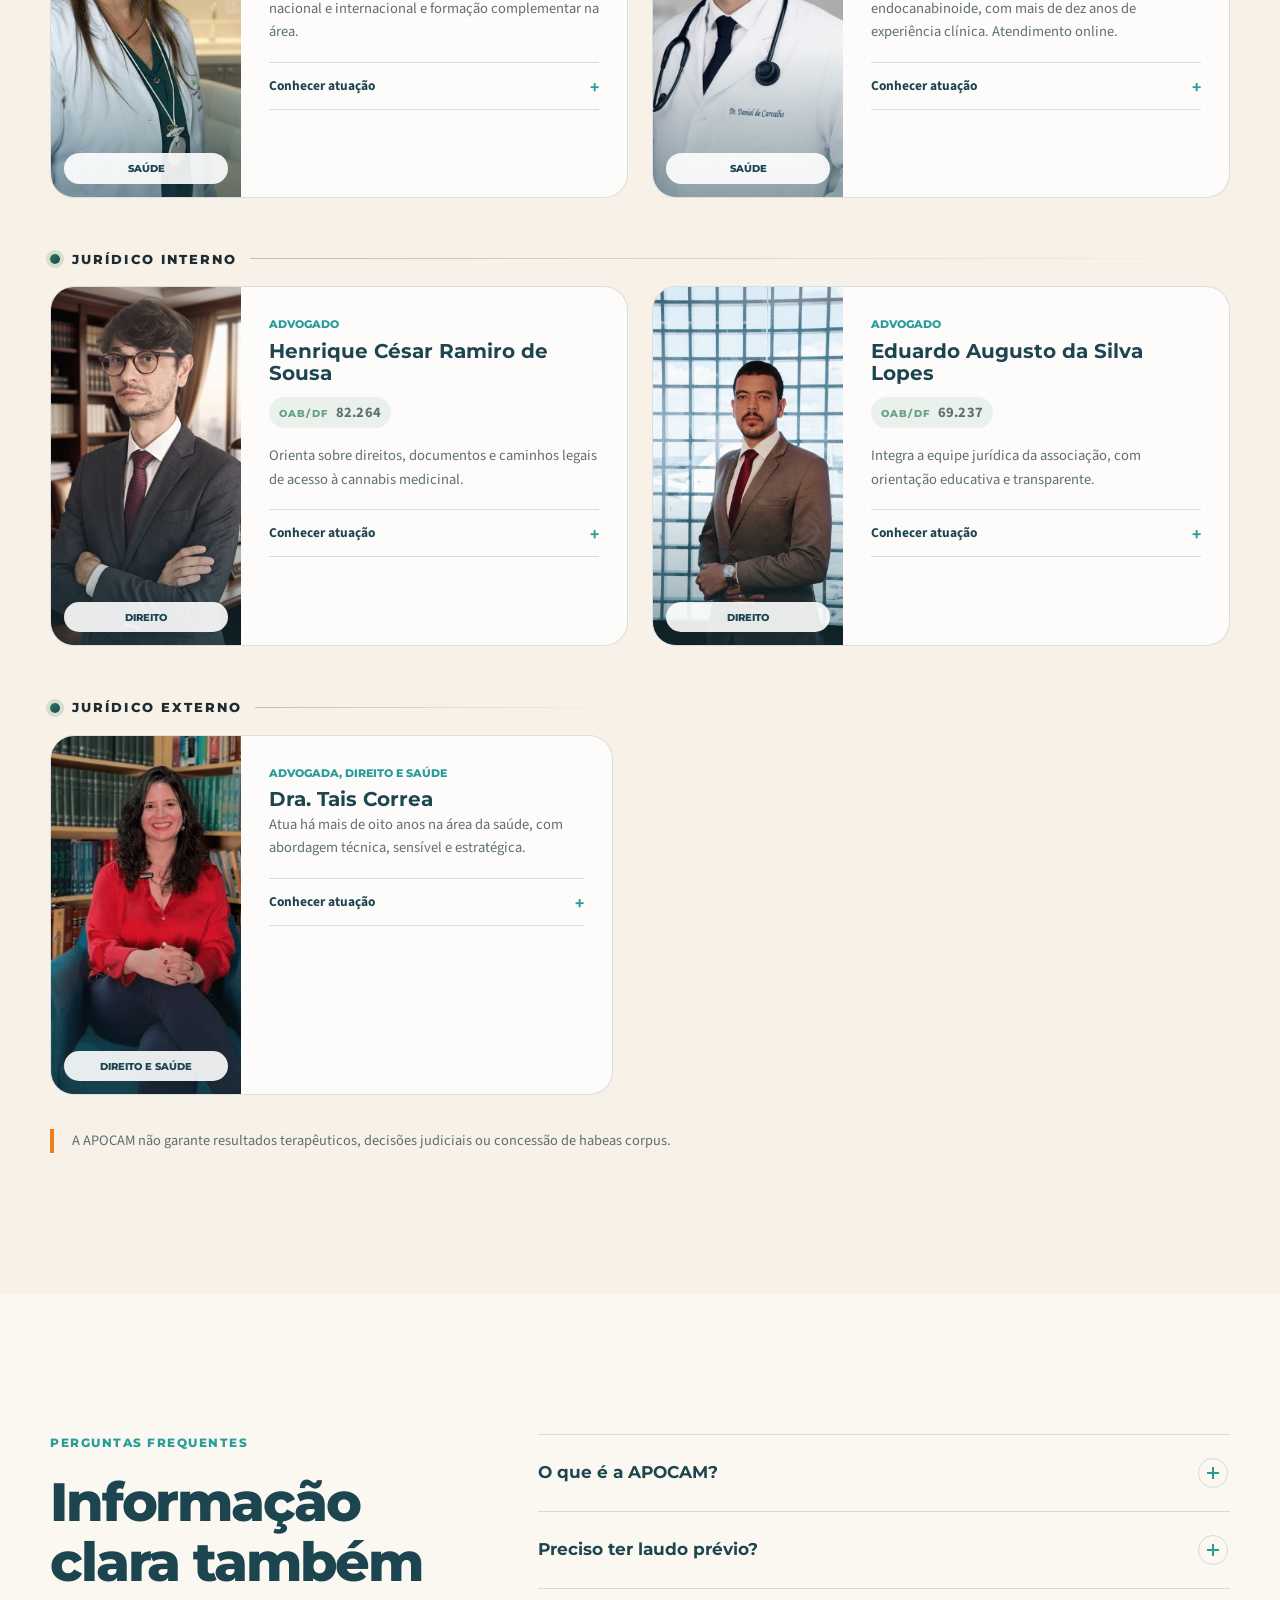
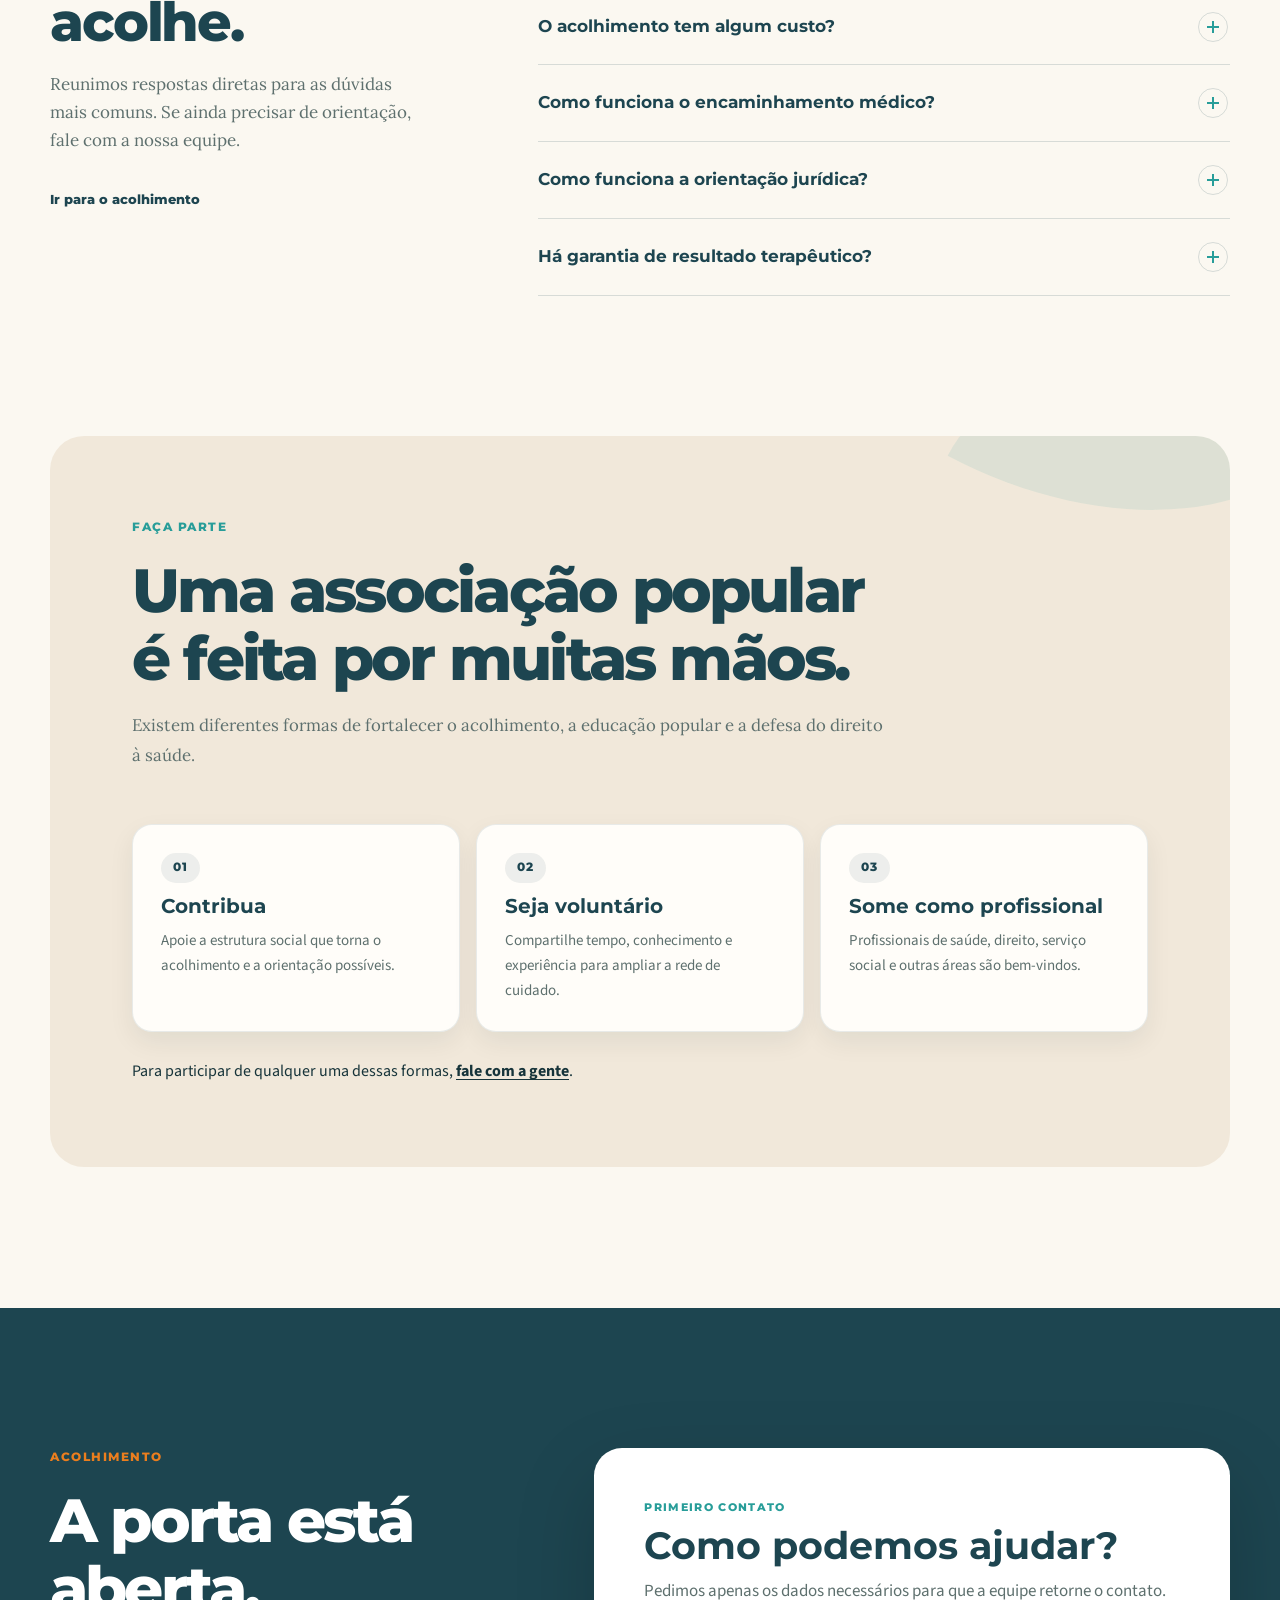
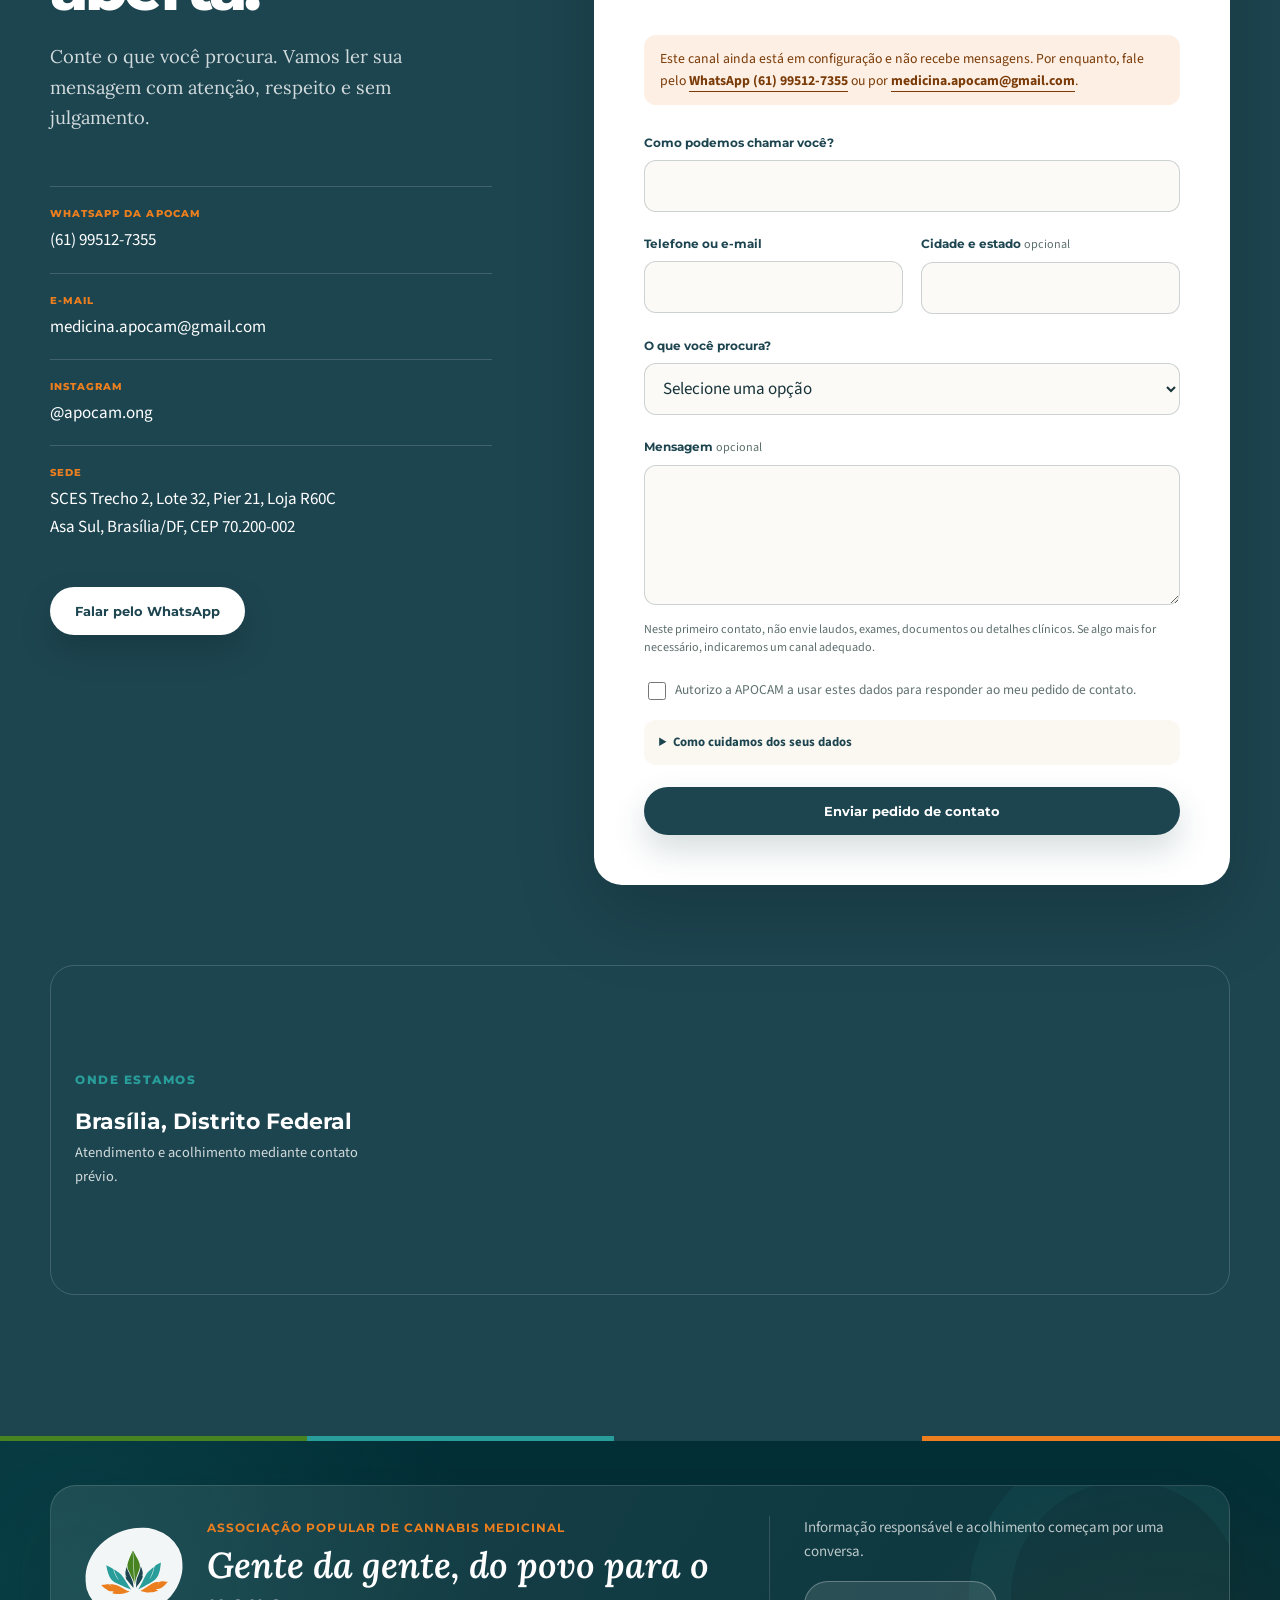
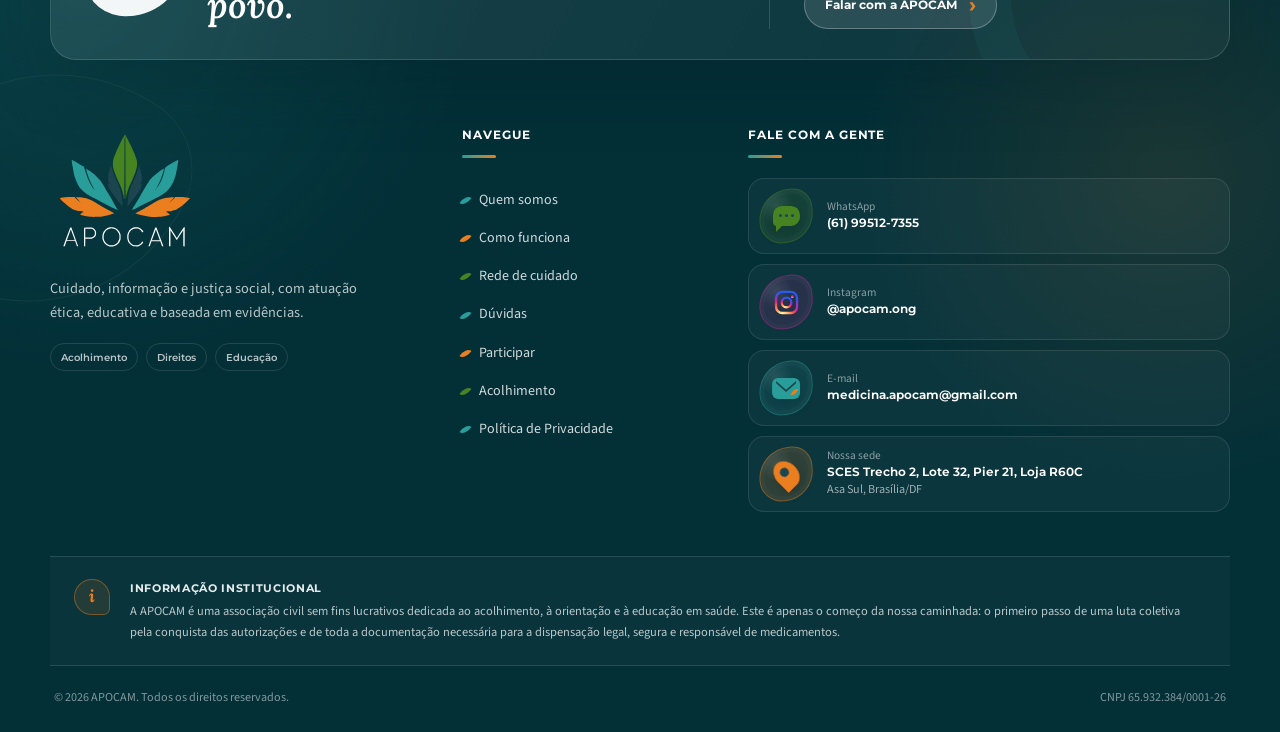
==== commit f6a37d93: "feat(contato): foto do Dr. Daniel e Instagram @apocam.ong no rodape Registra o que ja esta publicado" ====
--- a/index.html
+++ b/index.html
@@ -32,7 +32,7 @@
   <link rel="preconnect" href="https://fonts.googleapis.com">
   <link rel="preconnect" href="https://fonts.gstatic.com" crossorigin>
   <link href="https://fonts.googleapis.com/css2?family=Lora:ital,wght@0,400;0,500;0,600;1,400;1,500&family=Montserrat:wght@500;600;700;800&family=Source+Sans+3:wght@400;500;600;700&display=swap" rel="stylesheet">
-  <link rel="stylesheet" href="styles.css?v=18">
+  <link rel="stylesheet" href="styles.css?v=19">
 </head>
 
 <body>
@@ -267,10 +267,8 @@
               </article>
 
               <article class="professional-card reveal">
-                <!-- Foto a caminho: salvar como assets/parceiros/dr-daniel-carvalho.jpeg
-                     e trocar este bloco do retrato pelas mesmas tags <img> dos demais. -->
-                <div class="professional-photo professional-photo--sem-foto">
-                  <strong class="professional-initials" aria-hidden="true">DC</strong>
+                <div class="professional-photo">
+                  <img src="assets/parceiros/dr-daniel-carvalho.jpeg" alt="Dr. Daniel de Carvalho Ferreira" loading="lazy" width="720" height="884">
                   <span>Saúde</span>
                 </div>
                 <div class="professional-body">
@@ -440,6 +438,10 @@
                 <a href="mailto:medicina.apocam@gmail.com">medicina.apocam@gmail.com</a>
               </div>
               <div>
+                <span>Instagram</span>
+                <a href="https://www.instagram.com/apocam.ong/" target="_blank" rel="noopener">@apocam.ong</a>
+              </div>
+              <div>
                 <span>Sede</span>
                 <address>SCES Trecho 2, Lote 32, Pier 21, Loja R60C<br>Asa Sul, Brasília/DF, CEP 70.200-002</address>
               </div>
@@ -581,6 +583,16 @@
             </span>
           </a>
 
+          <a class="footer-contact-card" href="https://www.instagram.com/apocam.ong/" target="_blank" rel="noopener">
+            <span class="footer-contact-icon footer-contact-icon--instagram" aria-hidden="true">
+              <span class="footer-icon-glyph"></span>
+            </span>
+            <span class="footer-contact-copy">
+              <small>Instagram</small>
+              <strong>@apocam.ong</strong>
+            </span>
+          </a>
+
           <a class="footer-contact-card" href="mailto:medicina.apocam@gmail.com">
             <span class="footer-contact-icon footer-contact-icon--mail" aria-hidden="true">
               <span class="footer-icon-glyph"></span>
@@ -623,6 +635,6 @@
     <a class="mobile-action-bar__primary" href="#acolhimento">Fale com a gente</a>
   </nav>
 
-  <script src="script.js?v=18" defer></script>
+  <script src="script.js?v=19" defer></script>
 </body>
 </html>
--- a/styles.css
+++ b/styles.css
@@ -1030,6 +1030,19 @@
   line-height: 1.3;
 }
 
+/* Em tela estreita a faixa do compromisso fala centralizada. O rotulo e um
+   flex (regra compartilhada de .eyebrow), entao o centro dele vem do
+   justify-content, nao do text-align. */
+@media (max-width: 860px) {
+  .botanical-band__content {
+    text-align: center;
+  }
+
+  .botanical-band__content .eyebrow {
+    justify-content: center;
+  }
+}
+
 .network-section {
   background: #F7F1E7;
 }
@@ -1968,6 +1981,16 @@
   --icon-edge: rgba(235, 126, 30, 0.44);
 }
 
+/* Instagram (05/ago): a marca vai no degradê oficial, por decisão do gestor.
+   É a única exceção às quatro cores da casa no rodapé, e existe porque logo de
+   rede social é reconhecida pela cor. O berço fica num rosa discreto, tirado do
+   magenta do próprio degradê, para o cartão não brigar com os vizinhos. */
+.footer-contact-icon--instagram {
+  --icon-color: #D6249F;
+  --icon-soft: rgba(214, 36, 159, 0.14);
+  --icon-edge: rgba(214, 36, 159, 0.4);
+}
+
 .footer-icon-glyph {
   position: relative;
   display: block;
@@ -2058,6 +2081,21 @@
   height: 9px;
   border-radius: 50%;
   background: var(--blue);
+}
+
+/* A marca vem do arquivo assets/brand/instagram.svg, que carrega o degradê
+   dentro dele. Os outros glifos do rodapé são desenhados em CSS porque são
+   formas genéricas (balão, envelope, alfinete); esta é uma marca registrada,
+   e marca se reproduz, não se redesenha. */
+.footer-contact-icon--instagram .footer-icon-glyph {
+  width: 27px;
+  height: 27px;
+  background: url("assets/brand/instagram.svg") center / contain no-repeat;
+}
+
+.footer-contact-icon--instagram .footer-icon-glyph::before,
+.footer-contact-icon--instagram .footer-icon-glyph::after {
+  content: none;
 }
 
 .footer-contact-copy {
